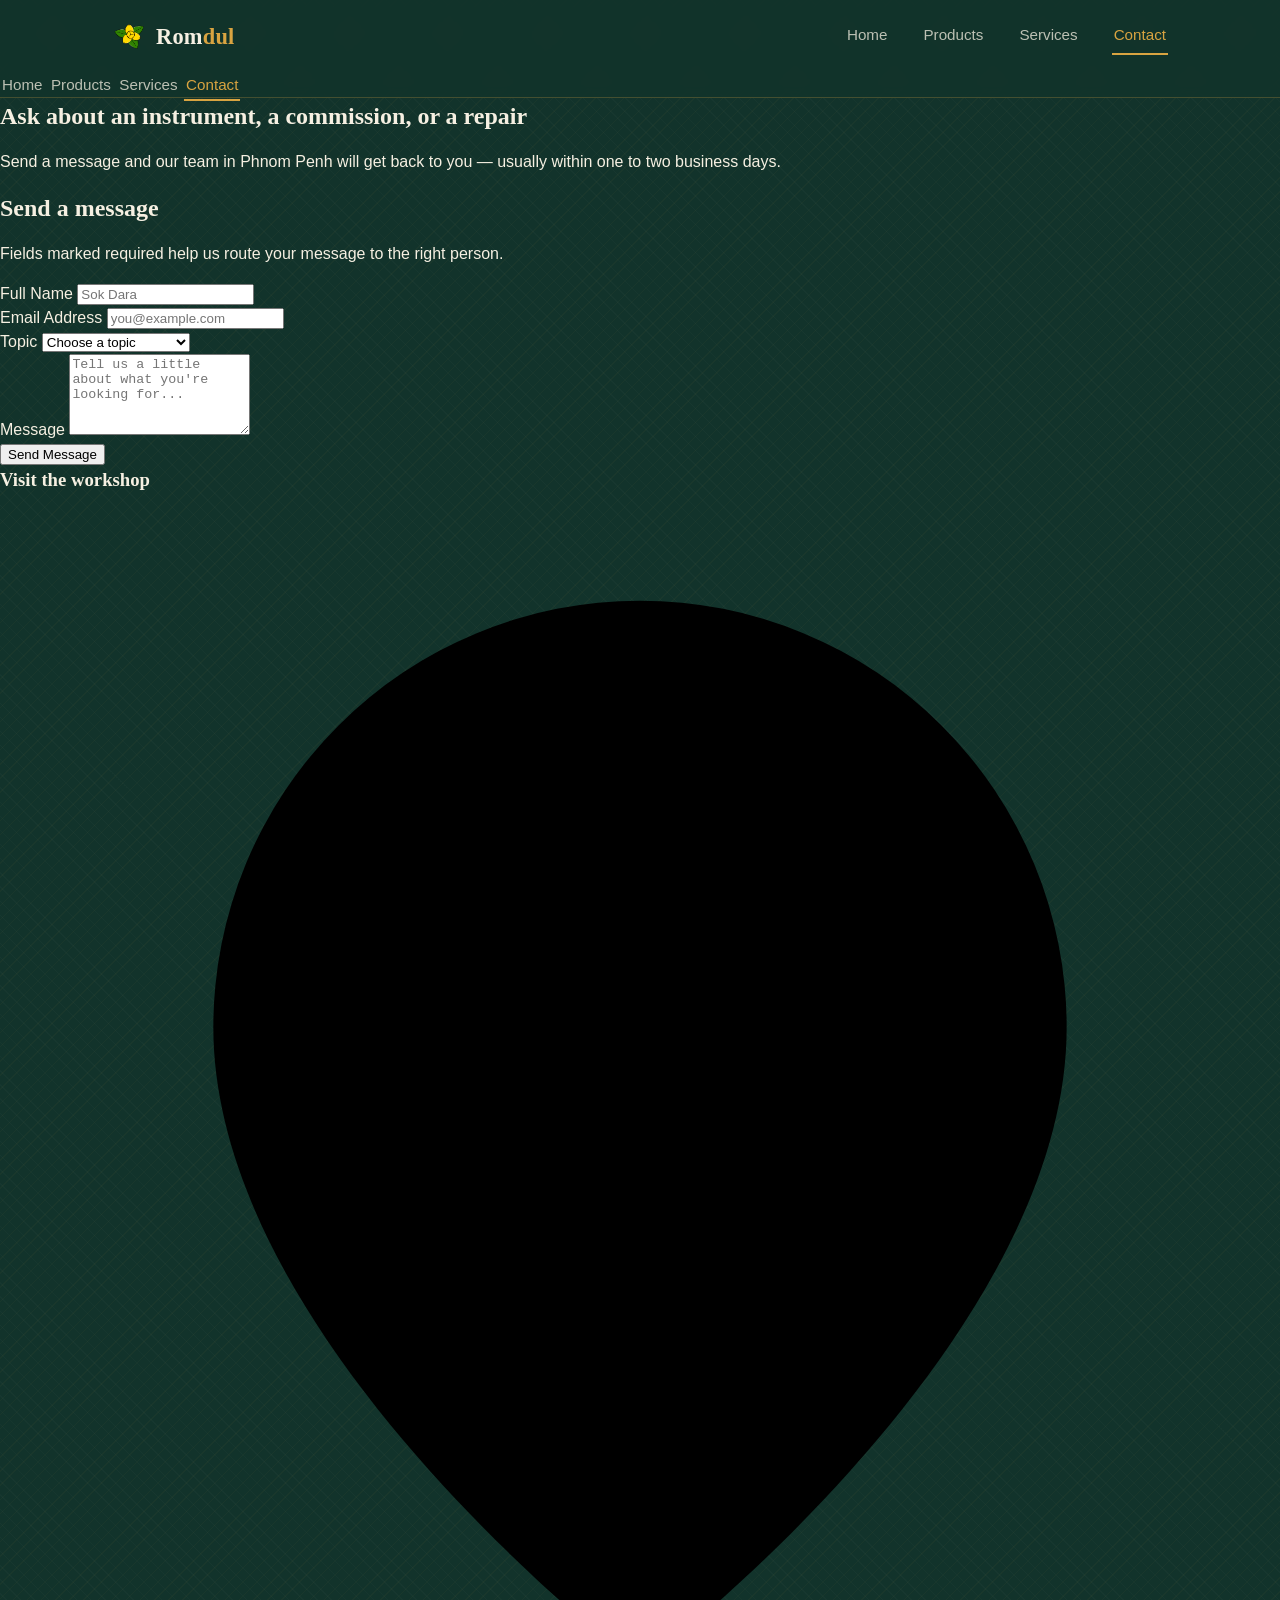
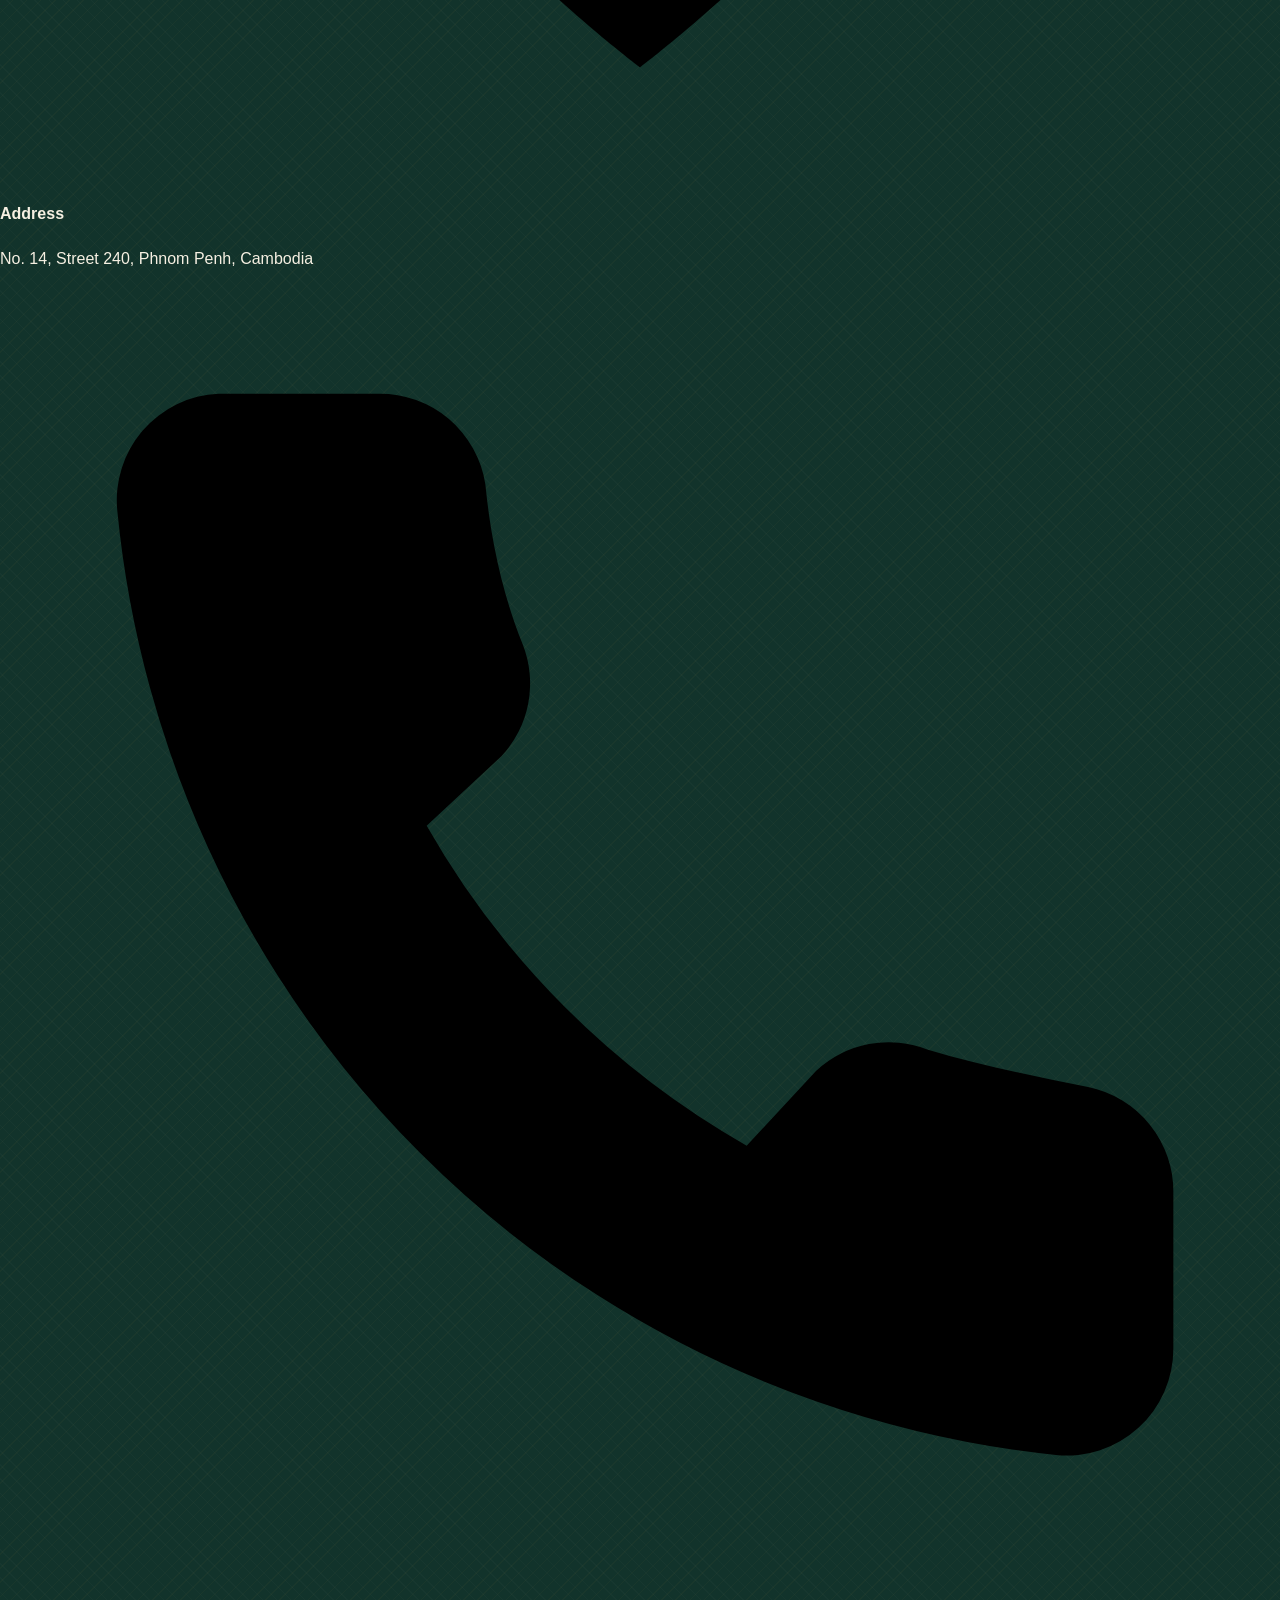
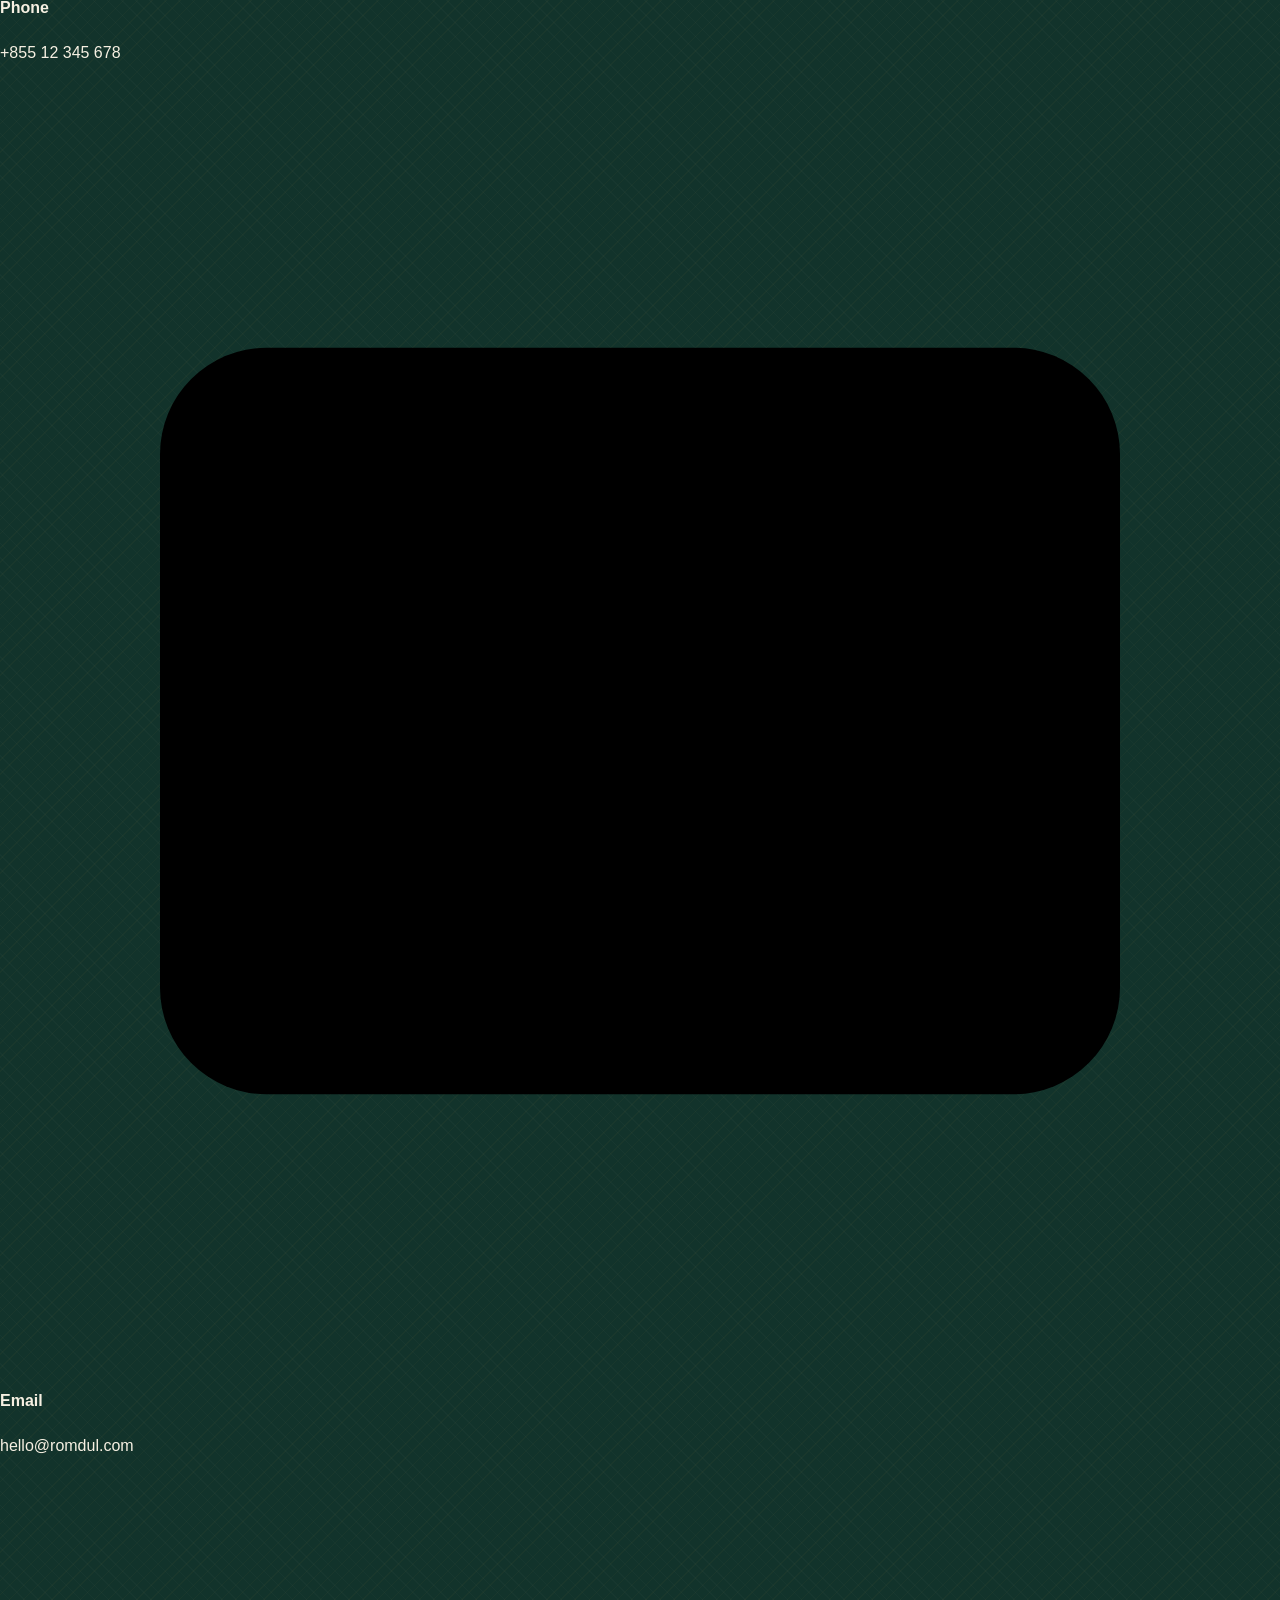
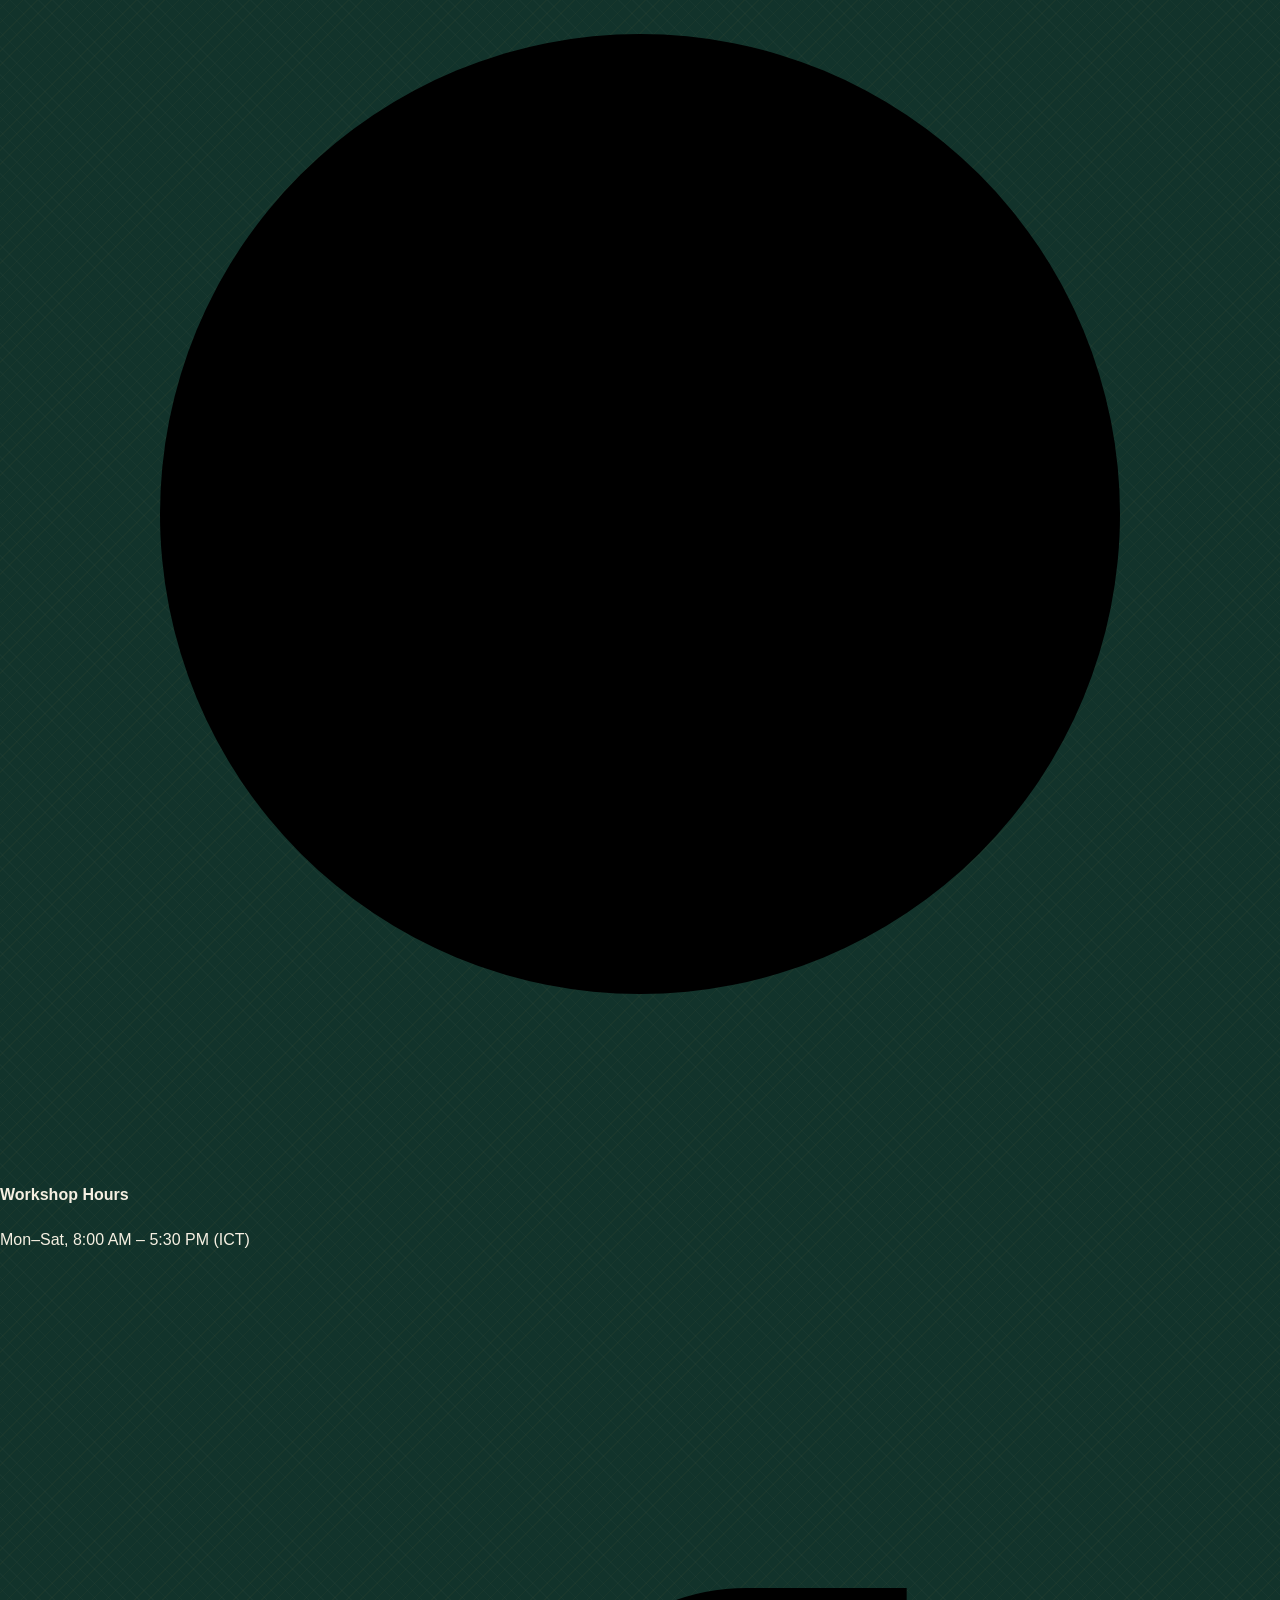
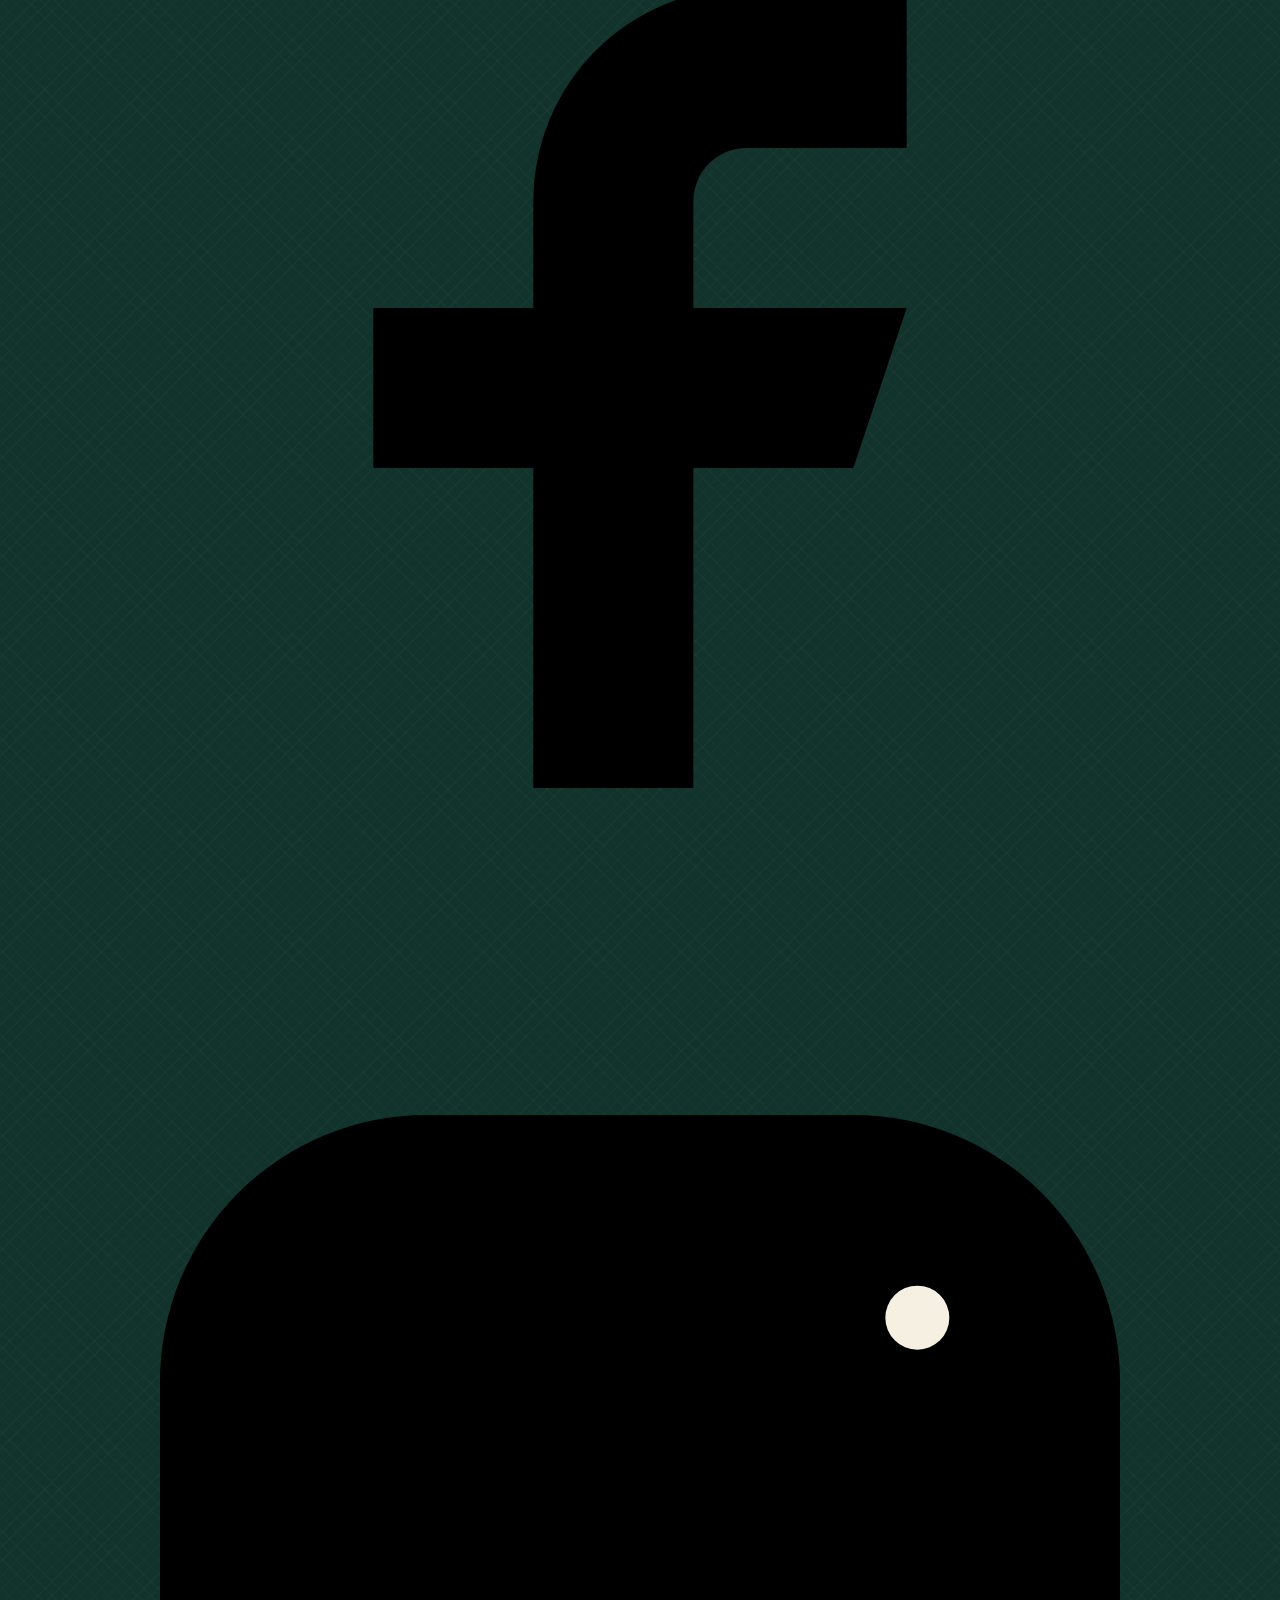
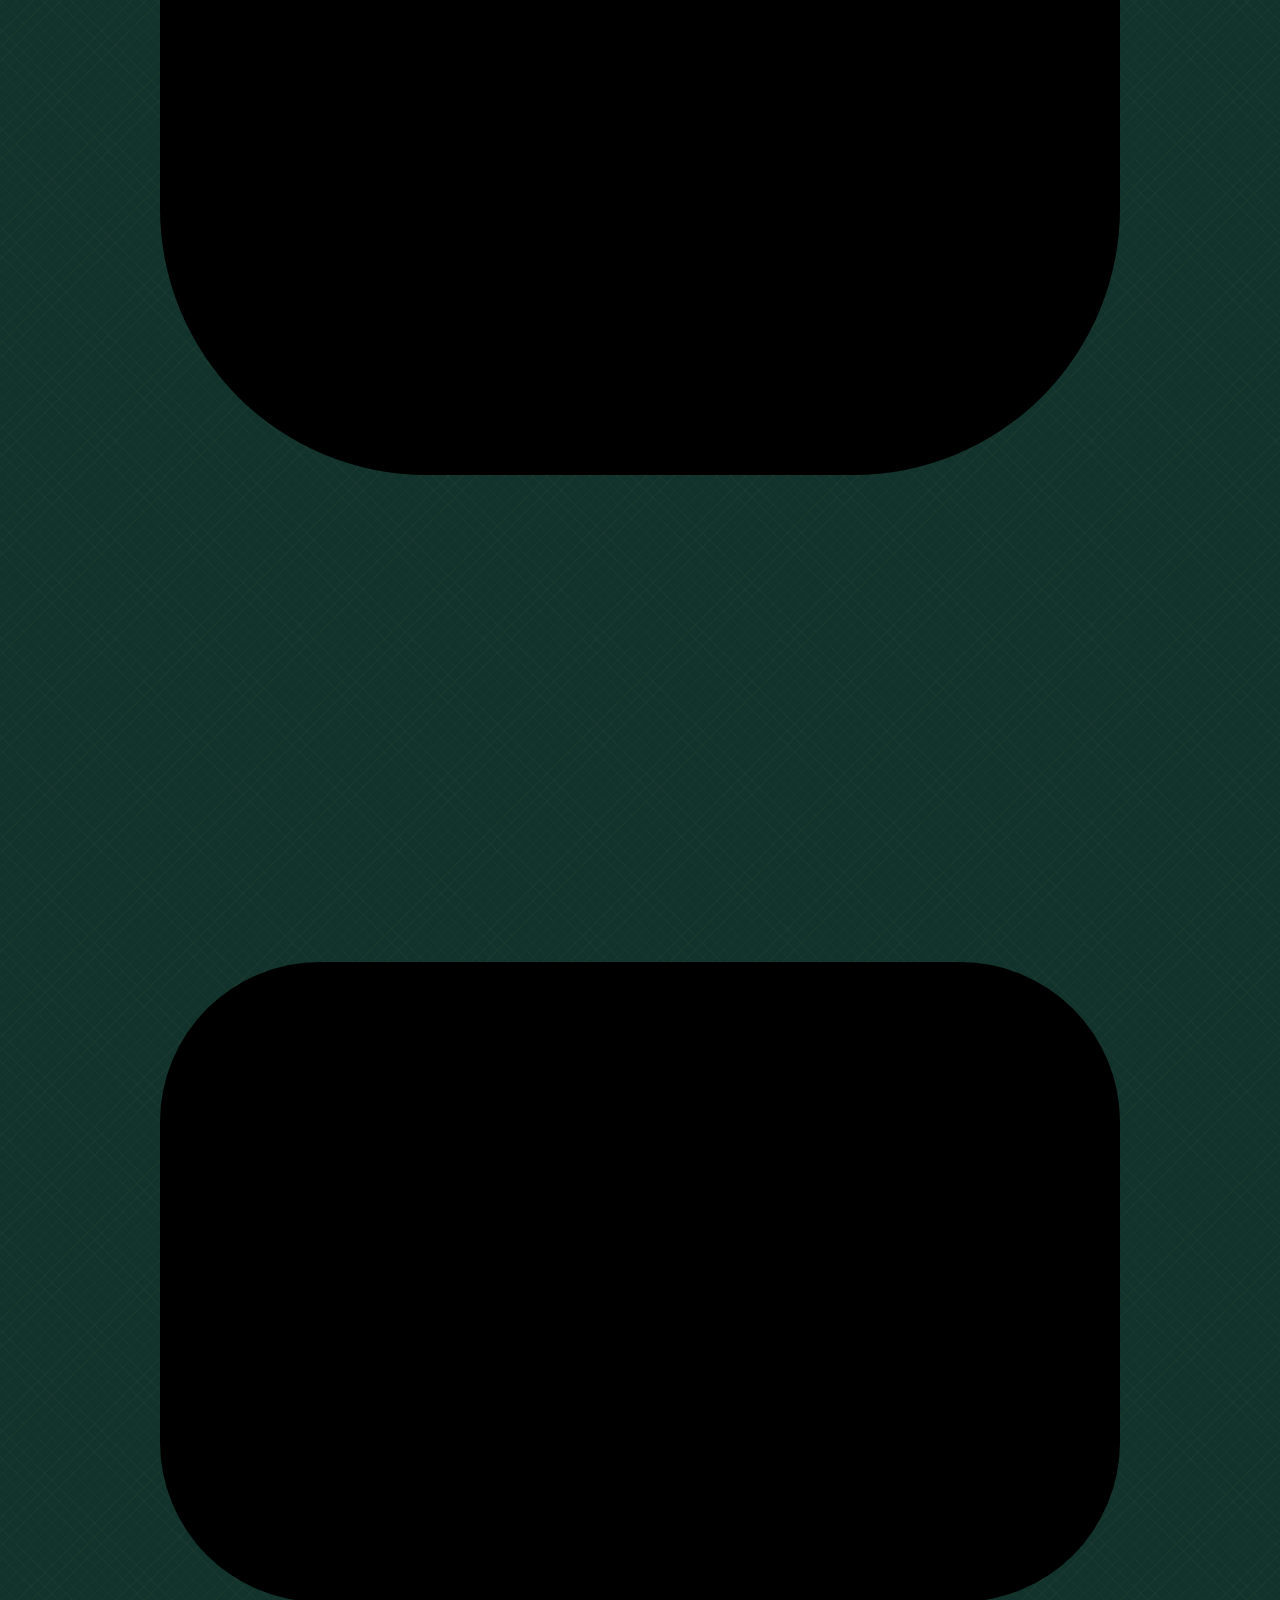
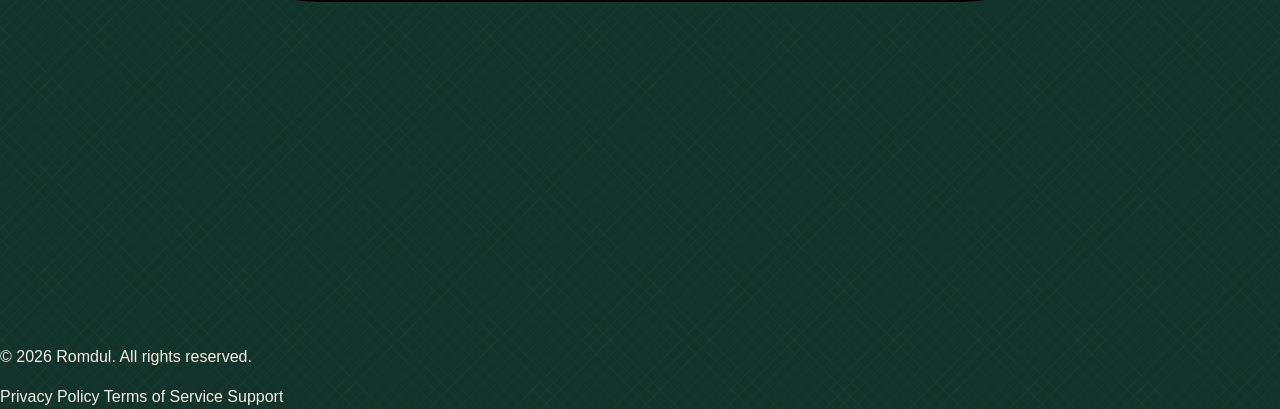
==== contact.html @ 5b0ca01a "Merge branch 'main' into feature-branch" ====
<!DOCTYPE html>
<html lang="en">
<head>
    <meta charset="UTF-8">
    <meta name="viewport" content="width=device-width, initial-scale=1.0">
    <meta name="description" content="Romdul — Get in touch about Khmer instruments, custom commissions or repairs.">
    <meta name="keywords" content="Romdul, contact, Khmer instruments, Phnom Penh">
    <meta name="author" content="Romdul">
    <meta name="robots" content="index, follow">
    <meta name="theme-color" content="#000000">
    <meta property="og:type" content="website">
    <meta property="og:title" content="Romdul — Contact">
    <meta property="og:description" content="Get in touch about Khmer instruments, custom commissions or repairs.">
    <meta property="og:url" content="https://www.romdul.com/contact.html">
    <meta name="twitter:card" content="summary_large_image">
    <meta name="twitter:title" content="Romdul — Contact">
    <title>Contact — Romdul</title>
    <link rel="icon" type="image/x-icon" href="/favicon.ico">
    <link rel="stylesheet" href="style.css">
</head>
<body>
    <header class="navbar">
        <input type="checkbox" id="nav-toggle" class="nav-toggle-input" aria-hidden="true">
        <div class="navbar-container">
            <a href="index.html" class="navbar-logo" aria-label="Romdul Home">
                <img src="Romdoul-flower-drawing.png" alt="Romdul Logo" class="logo-image">
                <span class="logo-text">
                    <span class="logo-rom">Rom</span><span class="logo-dul">dul</span>
                </span>
            </a>
            <nav class="navbar-nav" aria-label="Main navigation">
                <a href="index.html" class="nav-link">Home</a>
                <a href="products.html" class="nav-link">Products</a>
                <a href="services.html" class="nav-link">Services</a>
                <a href="contact.html" class="nav-link active">Contact</a>
            </nav>
            <label for="nav-toggle" class="navbar-toggle" aria-label="Toggle navigation">
                <span></span><span></span><span></span>
            </label>
        </div>
        <nav class="navbar-nav-mobile" aria-label="Mobile navigation">
            <a href="index.html" class="nav-link">Home</a>
            <a href="products.html" class="nav-link">Products</a>
            <a href="services.html" class="nav-link">Services</a>
            <a href="contact.html" class="nav-link active">Contact</a>
        </nav>
    </header>

    <main>
        <section class="page-hero">
            <div class="page-hero-eyebrow-mark" aria-hidden="true"></div>
            <h1>Ask about an instrument, a commission, or a repair</h1>
            <p>Send a message and our team in Phnom Penh will get back to you — usually within one to two business days.</p>
        </section>

        <div class="contact-container">
            <div class="contact-grid">

                <section class="contact-form-card">
                    <h2>Send a message</h2>
                    <p>Fields marked required help us route your message to the right person.</p>
                    <form class="contact-form" action="/contact" method="POST">
                        <div class="form-row">
                            <div class="form-group">
                                <label for="contact-name">Full Name</label>
                                <input type="text" id="contact-name" name="name" placeholder="Sok Dara" required autocomplete="name">
                            </div>
                            <div class="form-group">
                                <label for="contact-email">Email Address</label>
                                <input type="email" id="contact-email" name="email" placeholder="you@example.com" required autocomplete="email">
                            </div>
                        </div>
                        <div class="form-group">
                            <label for="contact-topic">Topic</label>
                            <select id="contact-topic" name="topic" required>
                                <option value="" selected disabled>Choose a topic</option>
                                <option value="product">Buying an instrument</option>
                                <option value="commission">Custom commission</option>
                                <option value="repair">Repair or restoration</option>
                                <option value="lessons">Music lessons</option>
                                <option value="other">Something else</option>
                            </select>
                        </div>
                        <div class="form-group">
                            <label for="contact-message">Message</label>
                            <textarea id="contact-message" name="message" rows="5" placeholder="Tell us a little about what you're looking for..." required></textarea>
                        </div>
                        <button type="submit" class="btn btn-primary btn-block">Send Message</button>
                    </form>
                </section>

                <aside class="contact-info-card">
                    <h3>Visit the workshop</h3>

                    <div class="info-item">
                        <div class="info-icon" aria-hidden="true">
                            <svg viewBox="0 0 24 24" stroke-width="2" stroke-linecap="round" stroke-linejoin="round">
                                <path d="M20 10c0 6-8 12-8 12s-8-6-8-12a8 8 0 0 1 16 0z"></path>
                                <circle cx="12" cy="10" r="3"></circle>
                            </svg>
                        </div>
                        <div>
                            <h4>Address</h4>
                            <p>No. 14, Street 240, Phnom Penh, Cambodia</p>
                        </div>
                    </div>

                    <div class="info-item">
                        <div class="info-icon" aria-hidden="true">
                            <svg viewBox="0 0 24 24" stroke-width="2" stroke-linecap="round" stroke-linejoin="round">
                                <path d="M22 16.9v3a2 2 0 0 1-2.2 2 19.8 19.8 0 0 1-8.6-3 19.5 19.5 0 0 1-6-6 19.8 19.8 0 0 1-3-8.7A2 2 0 0 1 4.1 2h3a2 2 0 0 1 2 1.7c.1 1 .3 2 .7 3a2 2 0 0 1-.4 2.1L8 10.1a16 16 0 0 0 6 6l1.3-1.4a2 2 0 0 1 2.1-.4c1 .3 2 .5 3 .7a2 2 0 0 1 1.6 2z"></path>
                            </svg>
                        </div>
                        <div>
                            <h4>Phone</h4>
                            <p><a href="tel:+855123456789">+855 12 345 678</a></p>
                        </div>
                    </div>

                    <div class="info-item">
                        <div class="info-icon" aria-hidden="true">
                            <svg viewBox="0 0 24 24" stroke-width="2" stroke-linecap="round" stroke-linejoin="round">
                                <rect x="3" y="5" width="18" height="14" rx="2"></rect>
                                <path d="M3 7l9 6 9-6"></path>
                            </svg>
                        </div>
                        <div>
                            <h4>Email</h4>
                            <p><a href="mailto:hello@romdul.com">hello@romdul.com</a></p>
                        </div>
                    </div>

                    <div class="info-item">
                        <div class="info-icon" aria-hidden="true">
                            <svg viewBox="0 0 24 24" stroke-width="2" stroke-linecap="round" stroke-linejoin="round">
                                <circle cx="12" cy="12" r="9"></circle>
                                <path d="M12 7v5l3 3"></path>
                            </svg>
                        </div>
                        <div>
                            <h4>Workshop Hours</h4>
                            <p>Mon–Sat, 8:00 AM – 5:30 PM (ICT)</p>
                        </div>
                    </div>

                    <div class="social-row">
                        <a href="#" aria-label="Romdul on Facebook">
                            <svg viewBox="0 0 24 24" stroke-width="2" stroke-linecap="round" stroke-linejoin="round">
                                <path d="M14 9h3V6h-3a4 4 0 0 0-4 4v2H7v3h3v6h3v-6h3l1-3h-4v-2a1 1 0 0 1 1-1z"></path>
                            </svg>
                        </a>
                        <a href="#" aria-label="Romdul on Instagram">
                            <svg viewBox="0 0 24 24" stroke-width="2" stroke-linecap="round" stroke-linejoin="round">
                                <rect x="3" y="3" width="18" height="18" rx="5"></rect>
                                <circle cx="12" cy="12" r="4"></circle>
                                <circle cx="17.2" cy="6.8" r="0.6" fill="currentColor"></circle>
                            </svg>
                        </a>
                        <a href="#" aria-label="Romdul on YouTube">
                            <svg viewBox="0 0 24 24" stroke-width="2" stroke-linecap="round" stroke-linejoin="round">
                                <rect x="3" y="6" width="18" height="12" rx="3"></rect>
                                <path d="M11 10l4 2-4 2z"></path>
                            </svg>
                        </a>
                    </div>
                </aside>

            </div>
        </div>
    </main>

    <footer class="site-footer">
        <div class="footer-container">
            <p class="footer-copyright">&copy; 2026 Romdul. All rights reserved.</p>
            <div class="footer-links">
                <a href="#">Privacy Policy</a>
                <a href="#">Terms of Service</a>
                <a href="#">Support</a>
            </div>
        </div>
    </footer>

    <script>
        // Mobile navigation - Pure CSS checkbox toggle
        document.addEventListener('DOMContentLoaded', () => {
            const navToggleCheckbox = document.getElementById('nav-toggle');
            const navbarMobile = document.querySelector('.navbar-nav-mobile');
            
            if (navToggleCheckbox && navbarMobile) {
                // Close mobile menu when clicking a nav link
                navbarMobile.querySelectorAll('.nav-link').forEach(link => {
                    link.addEventListener('click', () => {
                        navToggleCheckbox.checked = false;
                    });
                });
            }
        });
=======
        // Mobile navigation toggle
        const navToggleCheckbox = document.getElementById('nav-toggle');
        const navbarToggle = document.querySelector('.navbar-toggle');
        const navbarMobile = document.querySelector('.navbar-nav-mobile');

        if (navToggleCheckbox && navbarToggle && navbarMobile) {
            // Toggle mobile menu
            navbarToggle.addEventListener('click', () => {
                const isOpen = navbarMobile.classList.toggle('is-open');
                navbarToggle.classList.toggle('is-active', isOpen);
            });

            // Close mobile menu when clicking a nav link
            navbarMobile.querySelectorAll('.nav-link').forEach(link => {
                link.addEventListener('click', () => {
                    navbarMobile.classList.remove('is-open');
                    navbarToggle.classList.remove('is-active');
                });
            });
          
            document.addEventListener('click', (e) => {
                if (!navbarToggle.contains(e.target) && !navbarMobile.contains(e.target)) {
                    navbarMobile.classList.remove('is-open');
                    navbarToggle.classList.remove('is-active');
                }
            });

            // Handle escape key
            document.addEventListener('keydown', (e) => {
                if (e.key === 'Escape' && navbarMobile.classList.contains('is-open')) {
                    navbarMobile.classList.remove('is-open');
                    navbarToggle.classList.remove('is-active');
                    navbarToggle.focus();
                }
            });
        }

    </script>
</body>
</html>
---- style.css ----
:root {
  
  --ink: #12332b;              
  --ink-soft: #17392f;
  --rom-green: #1f6e52;        
  --rom-green-dark: #154d3a;
  --dul-yellow: #d9a441;       
  --dul-yellow-dark: #b9862d;
  --ivory: #f6f0e2;            
  --ivory-dim: #ece3cf;
  --clay: #b85c38;             
  --ink-text: #23342f;
  --muted-text: #6b7a72;

  
  --font-display: "Fraunces", "Iowan Old Style", Georgia, serif;
  --font: "Work Sans", "Segoe UI", sans-serif;

  
  --transition: 0.2s ease;
  --radius: 6px;
  --shadow-card: 0 18px 40px -20px rgba(10, 30, 22, 0.55);
}

@media (prefers-reduced-motion: reduce) {
  * {
    animation-duration: 0.001ms !important;
    animation-iteration-count: 1 !important;
    transition-duration: 0.001ms !important;
  }
}

*,
*::before,
*::after {
  box-sizing: border-box;
}

html {
  scroll-behavior: smooth;
}

body {
  margin: 0;
  font-family: var(--font);
  color: var(--ivory);
  background-color: var(--ink);
  
  background-image:
    repeating-linear-gradient(
      135deg,
      rgba(217, 164, 65, 0.035) 0px,
      rgba(217, 164, 65, 0.035) 1px,
      transparent 1px,
      transparent 10px
    ),
    repeating-linear-gradient(
      45deg,
      rgba(246, 240, 226, 0.02) 0px,
      rgba(246, 240, 226, 0.02) 1px,
      transparent 1px,
      transparent 10px
    );
  min-height: 100vh;
  line-height: 1.5;
}

img {
  max-width: 100%;
  display: block;
}

a {
  color: inherit;
  text-decoration: none;
}

button {
  font-family: inherit;
}

:focus-visible {
  outline: 2px solid var(--dul-yellow);
  outline-offset: 3px;
  border-radius: 3px;
}

h1, h2, h3 {
  font-family: var(--font-display);
  margin: 0;
  color: var(--ivory);
  font-weight: 600;
}

/* ============ NAVBAR ============ */

.navbar {
  border-bottom: 1px solid rgba(217, 164, 65, 0.25);
  background-color: rgba(18, 51, 43, 0.9);
  backdrop-filter: blur(6px);
  position: sticky;
  top: 0;
  z-index: 20;
}

.navbar-container {
  max-width: 1120px;
  margin: 0 auto;
  padding: 18px 32px;
  display: flex;
  align-items: center;
  justify-content: space-between;
  gap: 24px;
  position: relative;
}

.navbar-logo {
  display: flex;
  align-items: center;
  gap: 10px;
}

.logo-image {
  width: 34px;
  height: 34px;
  object-fit: contain;
}

.logo-text {
  font-family: var(--font-display);
  font-size: 1.4rem;
  font-weight: 600;
  letter-spacing: 0.01em;
}

.logo-rom {
  color: var(--ivory);
}

.logo-dul {
  color: var(--dul-yellow);
}

.navbar-nav {
  display: flex;
  gap: 32px;
}

.nav-link {
  font-size: 0.95rem;
  color: rgba(246, 240, 226, 0.75);
  padding: 6px 2px;
  border-bottom: 2px solid transparent;
  transition: color var(--transition), border-color var(--transition);
}

.nav-link:hover {
  color: var(--ivory);
}

.nav-link.active {
  color: var(--dul-yellow);
  border-bottom-color: var(--dul-yellow);
}

.navbar-toggle {
  display: none;
  flex-direction: column;
  justify-content: center;
  align-items: center;
  gap: 5px;
  width: 36px;
  height: 36px;
  padding: 6px;
  cursor: pointer;

  z-index: 30;
  background: transparent;
  border: none;
=======
  padding: 0;
  z-index: 30;

}

.navbar-toggle span {
  display: block;
  height: 2px;
  width: 100%;
  background-color: var(--ivory);
  border-radius: 2px;
  transition: transform 0.3s ease, opacity 0.3s ease;
  transform-origin: center;
}


/* Hide the checkbox but keep it functional */
.nav-toggle-input {
  position: absolute;
  opacity: 0;
  width: 0;
  height: 0;
}

/* Hamburger animation when checked */
.nav-toggle-input:checked ~ .navbar-container .navbar-toggle span:nth-child(1) {
=======
/* Hamburger animation when active */
.navbar-toggle.is-active span:nth-child(1) {

  transform: translateY(7px) rotate(45deg);
}

.nav-toggle-input:checked ~ .navbar-container .navbar-toggle span:nth-child(2) {
  opacity: 0;
}

.nav-toggle-input:checked ~ .navbar-container .navbar-toggle span:nth-child(3) {
  transform: translateY(-7px) rotate(-45deg);
}

.navbar-toggle:hover span {
  background-color: var(--dul-yellow);
}


/* Mobile navigation menu */
.navbar-nav-mobile {
  display: none;
  flex-direction: column;
  background-color: var(--ink);
  border-top: 1px solid rgba(217, 164, 65, 0.3);
  box-shadow: 0 8px 16px rgba(0, 0, 0, 0.3);
}

/* Show mobile menu when checkbox is checked */
.nav-toggle-input:checked ~ .navbar-nav-mobile {
=======
.navbar-nav-mobile {
  display: none;
  flex-direction: column;
  border-top: 1px solid rgba(217, 164, 65, 0.2);
  padding: 8px 32px 16px;
  background-color: rgba(18, 51, 43, 0.98);
  position: absolute;
  top: 100%;
  left: 0;
  right: 0;
  z-index: 25;
  box-shadow: 0 4px 12px rgba(0, 0, 0, 0.3);
}

/* Show mobile menu when it has the is-open class (controlled by JS) */
.navbar-nav-mobile.is-open {

  display: flex;
}

.navbar-nav-mobile .nav-link {

  padding: 16px 32px;
  border-bottom: 1px solid rgba(217, 164, 65, 0.15);
  font-size: 1.1rem;
  color: rgba(246, 240, 226, 0.85);
  display: block;
  transition: color 0.2s ease, background-color 0.2s ease;
  text-decoration: none;
=======
  padding: 12px 0;
  border-bottom: 1px solid rgba(217, 164, 65, 0.12);
  font-size: 1.1rem;
  color: rgba(246, 240, 226, 0.85);
  display: block;
  transition: color var(--transition), background-color var(--transition);

}

.navbar-nav-mobile .nav-link:hover,
.navbar-nav-mobile .nav-link:focus {
  color: var(--dul-yellow);
  background-color: rgba(217, 164, 65, 0.1);
  outline: none;
}

.navbar-nav-mobile .nav-link.active {
  color: var(--dul-yellow);
  border-bottom-color: transparent;

  font-weight: 600;
=======

}

.navbar-nav-mobile .nav-link:last-child {
  border-bottom: none;
}

/* ============ SHARED PAGE HERO ============ */

.page-hero {
  max-width: 1120px;
  margin: 0 auto;
  padding: 64px 32px 8px;
  text-align: center;
  position: relative;
}

.page-hero-eyebrow-mark {
  width: 30px;
  height: 30px;
  margin: 0 auto 22px;
  border-radius: 50%;
  background-color: var(--ink);
  background-image: repeating-conic-gradient(
    var(--dul-yellow) 0deg 18deg,
    transparent 18deg 45deg
  );
  box-shadow: 0 0 0 6px rgba(217, 164, 65, 0.08), 0 0 18px rgba(217, 164, 65, 0.25);
}

.page-hero h1 {
  font-size: clamp(2rem, 4vw, 2.75rem);
  max-width: 620px;
  margin: 0 auto 16px;
}

.page-hero p {
  max-width: 520px;
  margin: 0 auto;
  color: rgba(246, 240, 226, 0.7);
  font-size: 1rem;
}

.section-divider {
  max-width: 1120px;
  margin: 48px auto;
  padding: 0 32px;
  display: flex;
  align-items: center;
  gap: 16px;
}

.section-divider::before,
.section-divider::after {
  content: "";
  flex: 1;
  height: 1px;
  background: linear-gradient(to right, transparent, rgba(217, 164, 65, 0.4), transparent);
}

.section-divider span {
  font-family: var(--font-display);
  font-size: 0.85rem;
  color: var(--dul-yellow);
  letter-spacing: 0.03em;
  white-space: nowrap;
}

/* ============ AUTH (HOME) ============ */

.auth-container {
  padding: 72px 24px 96px;
  display: flex;
  justify-content: center;
}

.auth-wrapper {
  position: relative;
  width: 100%;
  max-width: 920px;
  display: grid;
  grid-template-columns: 1fr 1fr;
  gap: 56px;
}

.auth-wrapper::before {
  content: "";
  position: absolute;
  top: 0;
  bottom: 0;
  left: 50%;
  width: 1px;
  background: linear-gradient(
    to bottom,
    transparent,
    rgba(217, 164, 65, 0.4) 15%,
    rgba(217, 164, 65, 0.4) 85%,
    transparent
  );
  transform: translateX(-0.5px);
}

.auth-wrapper::after {
  content: "";
  position: absolute;
  top: 50%;
  left: 50%;
  width: 34px;
  height: 34px;
  border-radius: 50%;
  transform: translate(-50%, -50%);
  background-color: var(--ink);
  background-image: repeating-conic-gradient(
    var(--dul-yellow) 0deg 18deg,
    transparent 18deg 45deg
  );
  box-shadow: 0 0 0 6px var(--ink), 0 0 18px rgba(217, 164, 65, 0.35);
}

.auth-card {
  background-color: var(--ivory);
  color: var(--ink-text);
  border-radius: var(--radius);
  padding: 40px 36px 36px;
  box-shadow: var(--shadow-card);
  position: relative;
  overflow: hidden;
}

.login-card {
  border-top: 3px solid var(--rom-green);
}

.register-card {
  border-top: 3px solid var(--dul-yellow);
}

.card-header {
  margin-bottom: 28px;
}

.card-header h2 {
  font-size: 1.6rem;
  margin-bottom: 6px;
}

.card-header p {
  margin: 0;
  color: var(--muted-text);
  font-size: 0.92rem;
}

.auth-form {
  display: flex;
  flex-direction: column;
  gap: 18px;
}

.form-group {
  display: flex;
  flex-direction: column;
  gap: 6px;
  text-align: left;
}

.form-group label {
  font-size: 0.85rem;
  font-weight: 600;
  color: var(--ink-text);
}

.form-group input,
.form-group textarea,
.form-group select {
  font-family: var(--font);
  font-size: 0.95rem;
  padding: 11px 14px;
  border: 1px solid rgba(35, 52, 47, 0.18);
  border-radius: var(--radius);
  background-color: #ffffff;
  color: var(--ink-text);
  transition: border-color var(--transition), box-shadow var(--transition);
  resize: vertical;
}

.form-group input::placeholder,
.form-group textarea::placeholder {
  color: rgba(35, 52, 47, 0.4);
}

.form-group input:hover,
.form-group textarea:hover,
.form-group select:hover {
  border-color: rgba(31, 110, 82, 0.45);
}

.form-group input:focus,
.form-group textarea:focus,
.form-group select:focus {
  outline: none;
  border-color: var(--rom-green);
  box-shadow: 0 0 0 3px rgba(31, 110, 82, 0.15);
}

.form-group input:required:invalid:not(:placeholder-shown) {
  border-color: var(--clay);
}

.form-options {
  display: flex;
  align-items: center;
  justify-content: space-between;
  gap: 12px;
  margin-top: 2px;
}

.checkbox-label {
  display: flex;
  align-items: center;
  gap: 8px;
  font-size: 0.85rem;
  color: var(--ink-text);
  cursor: pointer;
}

.checkbox-label input[type="checkbox"] {
  width: 16px;
  height: 16px;
  accent-color: var(--rom-green);
  cursor: pointer;
}

.forgot-link,
.switch-link,
.terms-link {
  font-size: 0.85rem;
  font-weight: 600;
  color: var(--dul-yellow-dark);
  transition: color var(--transition);
}

.forgot-link:hover,
.switch-link:hover,
.terms-link:hover {
  color: var(--rom-green);
  text-decoration: underline;
}

.btn {
  display: inline-flex;
  align-items: center;
  justify-content: center;
  padding: 12px 24px;
  font-family: var(--font);
  font-size: 0.95rem;
  font-weight: 600;
  border-radius: var(--radius);
  border: 1px solid transparent;
  cursor: pointer;
  transition: background-color var(--transition), color var(--transition),
    border-color var(--transition), transform var(--transition);
}

.btn:active {
  transform: translateY(1px);
}

.btn-primary {
  background-color: var(--rom-green);
  color: var(--ivory);
}

.btn-primary:hover {
  background-color: var(--rom-green-dark);
}

.register-card .btn-primary {
  background-color: var(--dul-yellow);
  color: var(--ink-soft);
}

.register-card .btn-primary:hover {
  background-color: var(--dul-yellow-dark);
}

.btn-block {
  width: 100%;
  margin-top: 6px;
}

.card-footer {
  margin-top: 22px;
  text-align: center;
}

.card-footer p {
  margin: 0;
  font-size: 0.88rem;
  color: var(--muted-text);
}

/* ============ PRODUCTS (INSTRUMENTS) ============ */

.products-container {
  max-width: 1120px;
  margin: 0 auto;
  padding: 8px 32px 96px;
}

.product-grid {
  display: grid;
  grid-template-columns: repeat(auto-fit, minmax(240px, 1fr));
  gap: 28px;
}

.product-card {
  background-color: var(--ivory);
  color: var(--ink-text);
  border-radius: var(--radius);
  padding: 28px 24px 24px;
  box-shadow: var(--shadow-card);
  border-top: 3px solid var(--rom-green);
  display: flex;
  flex-direction: column;
  gap: 14px;
}

.product-card:nth-child(3n+2) {
  border-top-color: var(--dul-yellow);
}

.product-card:nth-child(3n) {
  border-top-color: var(--clay);
}

.product-icon {
  width: 64px;
  height: 64px;
  border-radius: 50%;
  background-color: var(--ivory-dim);
  display: flex;
  align-items: center;
  justify-content: center;
  flex-shrink: 0;
}

.product-icon svg {
  width: 36px;
  height: 36px;
  stroke: var(--rom-green-dark);
  fill: none;
}

.product-card:nth-child(3n+2) .product-icon svg {
  stroke: var(--dul-yellow-dark);
}

.product-card:nth-child(3n) .product-icon svg {
  stroke: var(--clay);
}

/* Product image styles */
.product-image-wrapper {
  width: 100%;
  height: 200px;
  border-radius: var(--radius);
  overflow: hidden;
  background-color: var(--ivory-dim);
  flex-shrink: 0;
}

.product-image {
  width: 100%;
  height: 100%;
  object-fit: cover;
  object-position: center;
  transition: transform 0.3s ease;
}

.product-card:hover .product-image {
  transform: scale(1.03);
}

.product-name-km {
  font-family: var(--font-display);
  font-size: 1.25rem;
  color: var(--ink-text);
  margin-bottom: 2px;
}

.product-name-en {
  font-size: 0.82rem;
  text-transform: uppercase;
  letter-spacing: 0.06em;
  color: var(--muted-text);
  font-weight: 600;
}

.product-desc {
  font-size: 0.9rem;
  color: var(--ink-text);
  line-height: 1.55;
  flex-grow: 1;
}

.product-footer {
  display: flex;
  align-items: center;
  justify-content: space-between;
  gap: 12px;
  padding-top: 10px;
  border-top: 1px solid rgba(35, 52, 47, 0.1);
}

.product-price {
  font-family: var(--font-display);
  font-size: 1.15rem;
  font-weight: 600;
  color: var(--rom-green-dark);
}

.product-card:nth-child(3n+2) .product-price {
  color: var(--dul-yellow-dark);
}

.product-card:nth-child(3n) .product-price {
  color: var(--clay);
}

.product-stock {
  font-size: 0.78rem;
  color: var(--muted-text);
}

.btn-small {
  padding: 8px 16px;
  font-size: 0.85rem;
}

/* ============ SERVICES ============ */

.services-container {
  max-width: 1120px;
  margin: 0 auto;
  padding: 8px 32px 96px;
}

.services-grid {
  display: grid;
  grid-template-columns: repeat(auto-fit, minmax(260px, 1fr));
  gap: 24px;
  margin-bottom: 56px;
}

.service-card {
  background-color: var(--ivory);
  color: var(--ink-text);
  border-radius: var(--radius);
  padding: 30px 26px;
  box-shadow: var(--shadow-card);
  display: flex;
  flex-direction: column;
  gap: 12px;
}

.service-icon {
  width: 46px;
  height: 46px;
  border-radius: 50%;
  background-color: var(--ivory-dim);
  display: flex;
  align-items: center;
  justify-content: center;
}

.service-icon svg {
  width: 26px;
  height: 26px;
  stroke: var(--rom-green-dark);
  fill: none;
}

.service-card h3 {
  font-size: 1.15rem;
  color: var(--ink-text);
}

.service-card p {
  margin: 0;
  font-size: 0.9rem;
  color: var(--muted-text);
  line-height: 1.55;
}

.process-strip {
  background-color: rgba(246, 240, 226, 0.06);
  border: 1px solid rgba(217, 164, 65, 0.2);
  border-radius: var(--radius);
  padding: 36px 32px;
  display: grid;
  grid-template-columns: repeat(auto-fit, minmax(200px, 1fr));
  gap: 28px;
}

.process-step {
  display: flex;
  flex-direction: column;
  gap: 8px;
}

.process-step .step-label {
  font-family: var(--font-display);
  font-size: 1.4rem;
  color: var(--dul-yellow);
}

.process-step h4 {
  margin: 0;
  font-family: var(--font-display);
  font-size: 1.05rem;
  color: var(--ivory);
  font-weight: 600;
}

.process-step p {
  margin: 0;
  font-size: 0.88rem;
  color: rgba(246, 240, 226, 0.65);
  line-height: 1.5;
}

/* ============ CONTACT ============ */

.contact-container {
  max-width: 1120px;
  margin: 0 auto;
  padding: 8px 32px 96px;
}

.contact-grid {
  display: grid;
  grid-template-columns: 1.1fr 0.9fr;
  gap: 48px;
  align-items: start;
}

.contact-form-card {
  background-color: var(--ivory);
  color: var(--ink-text);
  border-radius: var(--radius);
  padding: 40px 36px;
  box-shadow: var(--shadow-card);
  border-top: 3px solid var(--rom-green);
}

.contact-form-card h2 {
  font-size: 1.5rem;
  color: var(--ink-text);
  margin-bottom: 6px;
}

.contact-form-card > p {
  margin: 0 0 26px;
  color: var(--muted-text);
  font-size: 0.92rem;
}

.contact-form {
  display: flex;
  flex-direction: column;
  gap: 18px;
}

.form-row {
  display: grid;
  grid-template-columns: 1fr 1fr;
  gap: 18px;
}

.form-status {
  display: none;
  font-size: 0.88rem;
  color: var(--rom-green-dark);
  background-color: rgba(31, 110, 82, 0.08);
  border: 1px solid rgba(31, 110, 82, 0.25);
  border-radius: var(--radius);
  padding: 12px 14px;
}

.form-status.is-visible {
  display: block;
}

.contact-info-card {
  background-color: rgba(246, 240, 226, 0.06);
  border: 1px solid rgba(217, 164, 65, 0.2);
  border-radius: var(--radius);
  padding: 36px 32px;
  display: flex;
  flex-direction: column;
  gap: 26px;
}

.contact-info-card h3 {
  font-size: 1.2rem;
}

.info-item {
  display: flex;
  gap: 14px;
  align-items: flex-start;
}

.info-icon {
  width: 38px;
  height: 38px;
  border-radius: 50%;
  background-color: rgba(217, 164, 65, 0.12);
  display: flex;
  align-items: center;
  justify-content: center;
  flex-shrink: 0;
}

.info-icon svg {
  width: 20px;
  height: 20px;
  stroke: var(--dul-yellow);
  fill: none;
}

.info-item h4 {
  margin: 0 0 3px;
  font-size: 0.92rem;
  font-family: var(--font);
  font-weight: 600;
  color: var(--ivory);
}

.info-item p,
.info-item a {
  margin: 0;
  font-size: 0.88rem;
  color: rgba(246, 240, 226, 0.7);
  line-height: 1.5;
}

.info-item a:hover {
  color: var(--dul-yellow);
}

.social-row {
  display: flex;
  gap: 12px;
  padding-top: 4px;
  border-top: 1px solid rgba(217, 164, 65, 0.2);
  margin-top: 4px;
  padding-top: 20px;
}

.social-row a {
  width: 36px;
  height: 36px;
  border-radius: 50%;
  border: 1px solid rgba(217, 164, 65, 0.35);
  display: flex;
  align-items: center;
  justify-content: center;
  transition: background-color var(--transition), border-color var(--transition);
}

.social-row a svg {
  width: 16px;
  height: 16px;
  stroke: var(--dul-yellow);
  fill: none;
}

.social-row a:hover {
  background-color: rgba(217, 164, 65, 0.15);
  border-color: var(--dul-yellow);
}

.map-frame {
  border-radius: var(--radius);
  overflow: hidden;
  border: 1px solid rgba(217, 164, 65, 0.2);
  aspect-ratio: 16 / 9;
}

.map-frame iframe {
  width: 100%;
  height: 100%;
  border: 0;
  display: block;
}

/* ============ FOOTER ============ */

.site-footer {
  border-top: 1px solid rgba(217, 164, 65, 0.2);
  padding: 28px 24px;
}

.footer-container {
  max-width: 1120px;
  margin: 0 auto;
  display: flex;
  align-items: center;
  justify-content: space-between;
  flex-wrap: wrap;
  gap: 12px;
}

.footer-copyright {
  margin: 0;
  font-size: 0.82rem;
  color: rgba(246, 240, 226, 0.6);
}

.footer-links {
  display: flex;
  gap: 20px;
}

.footer-links a {
  font-size: 0.82rem;
  color: rgba(246, 240, 226, 0.6);
  transition: color var(--transition);
}

.footer-links a:hover {
  color: var(--dul-yellow);
}

/* ============ RESPONSIVE ============ */

@media (max-width: 860px) {
  .auth-wrapper {
    grid-template-columns: 1fr;
    max-width: 440px;
    margin: 0 auto;
    gap: 40px;
  }

  .auth-wrapper::before,
  .auth-wrapper::after {
    display: none;
  }

  .contact-grid {
    grid-template-columns: 1fr;
  }
}

@media (max-width: 768px) {
  .navbar-nav {
    display: none;
  }

  .navbar-toggle {
    display: flex;
  }
}

@media (max-width: 600px) {
  .form-row {
    grid-template-columns: 1fr;
  }
}

@media (max-width: 480px) {
  .auth-container {
    padding: 48px 16px 64px;
  }

  .auth-card,
  .contact-form-card {
    padding: 32px 24px 28px;
  }

  .form-options {
    flex-direction: column;
    align-items: flex-start;
    gap: 10px;
  }

  .page-hero {
    padding: 48px 20px 8px;
  }

  .products-container,
  .services-container,
  .contact-container {
    padding: 8px 20px 64px;
  }

  .process-strip {
    padding: 28px 22px;
  }
}
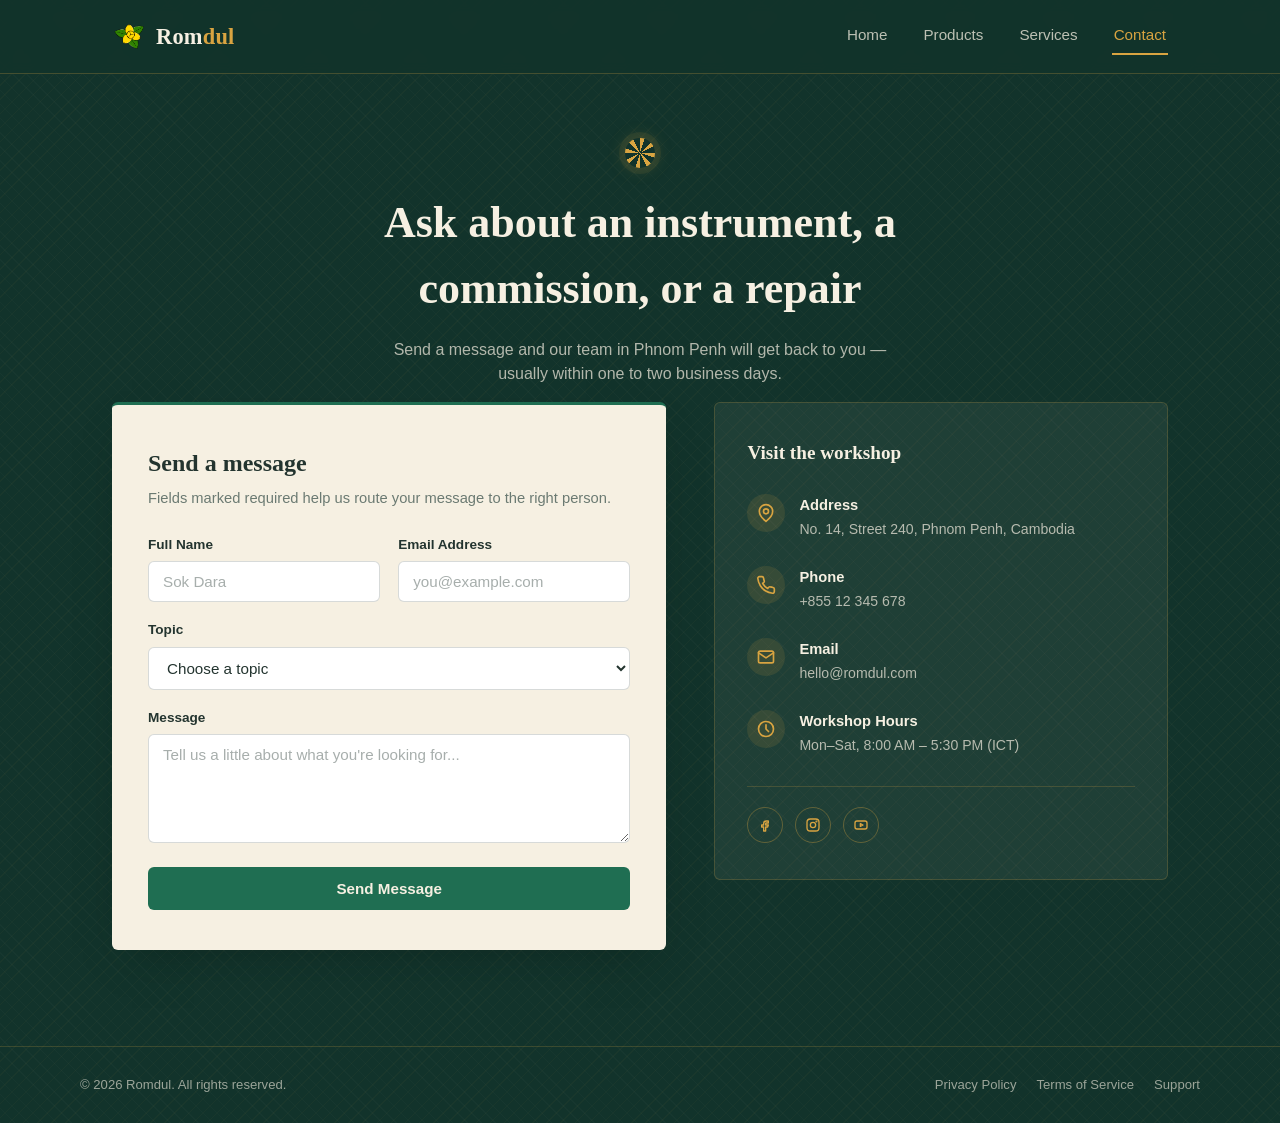
==== commit e30256ff: "fix: remove unresolved CSS merge conflicts Merge the verified static-site fix so GitHub Pages serves" ====
--- a/contact.html
+++ b/contact.html
@@ -20,7 +20,6 @@
 </head>
 <body>
     <header class="navbar">
-        <input type="checkbox" id="nav-toggle" class="nav-toggle-input" aria-hidden="true">
         <div class="navbar-container">
             <a href="index.html" class="navbar-logo" aria-label="Romdul Home">
                 <img src="Romdoul-flower-drawing.png" alt="Romdul Logo" class="logo-image">
@@ -179,60 +178,5 @@
             </div>
         </div>
     </footer>
-
-    <script>
-        // Mobile navigation - Pure CSS checkbox toggle
-        document.addEventListener('DOMContentLoaded', () => {
-            const navToggleCheckbox = document.getElementById('nav-toggle');
-            const navbarMobile = document.querySelector('.navbar-nav-mobile');
-            
-            if (navToggleCheckbox && navbarMobile) {
-                // Close mobile menu when clicking a nav link
-                navbarMobile.querySelectorAll('.nav-link').forEach(link => {
-                    link.addEventListener('click', () => {
-                        navToggleCheckbox.checked = false;
-                    });
-                });
-            }
-        });
-=======
-        // Mobile navigation toggle
-        const navToggleCheckbox = document.getElementById('nav-toggle');
-        const navbarToggle = document.querySelector('.navbar-toggle');
-        const navbarMobile = document.querySelector('.navbar-nav-mobile');
-
-        if (navToggleCheckbox && navbarToggle && navbarMobile) {
-            // Toggle mobile menu
-            navbarToggle.addEventListener('click', () => {
-                const isOpen = navbarMobile.classList.toggle('is-open');
-                navbarToggle.classList.toggle('is-active', isOpen);
-            });
-
-            // Close mobile menu when clicking a nav link
-            navbarMobile.querySelectorAll('.nav-link').forEach(link => {
-                link.addEventListener('click', () => {
-                    navbarMobile.classList.remove('is-open');
-                    navbarToggle.classList.remove('is-active');
-                });
-            });
-          
-            document.addEventListener('click', (e) => {
-                if (!navbarToggle.contains(e.target) && !navbarMobile.contains(e.target)) {
-                    navbarMobile.classList.remove('is-open');
-                    navbarToggle.classList.remove('is-active');
-                }
-            });
-
-            // Handle escape key
-            document.addEventListener('keydown', (e) => {
-                if (e.key === 'Escape' && navbarMobile.classList.contains('is-open')) {
-                    navbarMobile.classList.remove('is-open');
-                    navbarToggle.classList.remove('is-active');
-                    navbarToggle.focus();
-                }
-            });
-        }
-
-    </script>
 </body>
 </html>
--- a/style.css
+++ b/style.css
@@ -111,7 +111,6 @@
   align-items: center;
   justify-content: space-between;
   gap: 24px;
-  position: relative;
 }
 
 .navbar-logo {
@@ -167,20 +166,13 @@
   display: none;
   flex-direction: column;
   justify-content: center;
-  align-items: center;
   gap: 5px;
-  width: 36px;
-  height: 36px;
-  padding: 6px;
+  width: 32px;
+  height: 32px;
+  background: none;
+  border: none;
   cursor: pointer;
-
-  z-index: 30;
-  background: transparent;
-  border: none;
-=======
   padding: 0;
-  z-index: 30;
-
 }
 
 .navbar-toggle span {
@@ -189,106 +181,35 @@
   width: 100%;
   background-color: var(--ivory);
   border-radius: 2px;
-  transition: transform 0.3s ease, opacity 0.3s ease;
-  transform-origin: center;
-}
-
-
-/* Hide the checkbox but keep it functional */
-.nav-toggle-input {
-  position: absolute;
+  transition: transform var(--transition), opacity var(--transition);
+}
+
+.navbar-toggle.is-active span:nth-child(1) {
+  transform: translateY(7px) rotate(45deg);
+}
+
+.navbar-toggle.is-active span:nth-child(2) {
   opacity: 0;
-  width: 0;
-  height: 0;
-}
-
-/* Hamburger animation when checked */
-.nav-toggle-input:checked ~ .navbar-container .navbar-toggle span:nth-child(1) {
-=======
-/* Hamburger animation when active */
-.navbar-toggle.is-active span:nth-child(1) {
-
-  transform: translateY(7px) rotate(45deg);
-}
-
-.nav-toggle-input:checked ~ .navbar-container .navbar-toggle span:nth-child(2) {
-  opacity: 0;
-}
-
-.nav-toggle-input:checked ~ .navbar-container .navbar-toggle span:nth-child(3) {
+}
+
+.navbar-toggle.is-active span:nth-child(3) {
   transform: translateY(-7px) rotate(-45deg);
 }
 
-.navbar-toggle:hover span {
-  background-color: var(--dul-yellow);
-}
-
-
-/* Mobile navigation menu */
-.navbar-nav-mobile {
-  display: none;
-  flex-direction: column;
-  background-color: var(--ink);
-  border-top: 1px solid rgba(217, 164, 65, 0.3);
-  box-shadow: 0 8px 16px rgba(0, 0, 0, 0.3);
-}
-
-/* Show mobile menu when checkbox is checked */
-.nav-toggle-input:checked ~ .navbar-nav-mobile {
-=======
 .navbar-nav-mobile {
   display: none;
   flex-direction: column;
   border-top: 1px solid rgba(217, 164, 65, 0.2);
   padding: 8px 32px 16px;
-  background-color: rgba(18, 51, 43, 0.98);
-  position: absolute;
-  top: 100%;
-  left: 0;
-  right: 0;
-  z-index: 25;
-  box-shadow: 0 4px 12px rgba(0, 0, 0, 0.3);
-}
-
-/* Show mobile menu when it has the is-open class (controlled by JS) */
+}
+
 .navbar-nav-mobile.is-open {
-
   display: flex;
 }
 
 .navbar-nav-mobile .nav-link {
-
-  padding: 16px 32px;
-  border-bottom: 1px solid rgba(217, 164, 65, 0.15);
-  font-size: 1.1rem;
-  color: rgba(246, 240, 226, 0.85);
-  display: block;
-  transition: color 0.2s ease, background-color 0.2s ease;
-  text-decoration: none;
-=======
   padding: 12px 0;
   border-bottom: 1px solid rgba(217, 164, 65, 0.12);
-  font-size: 1.1rem;
-  color: rgba(246, 240, 226, 0.85);
-  display: block;
-  transition: color var(--transition), background-color var(--transition);
-
-}
-
-.navbar-nav-mobile .nav-link:hover,
-.navbar-nav-mobile .nav-link:focus {
-  color: var(--dul-yellow);
-  background-color: rgba(217, 164, 65, 0.1);
-  outline: none;
-}
-
-.navbar-nav-mobile .nav-link.active {
-  color: var(--dul-yellow);
-  border-bottom-color: transparent;
-
-  font-weight: 600;
-=======
-
 }
 
 .navbar-nav-mobile .nav-link:last-child {
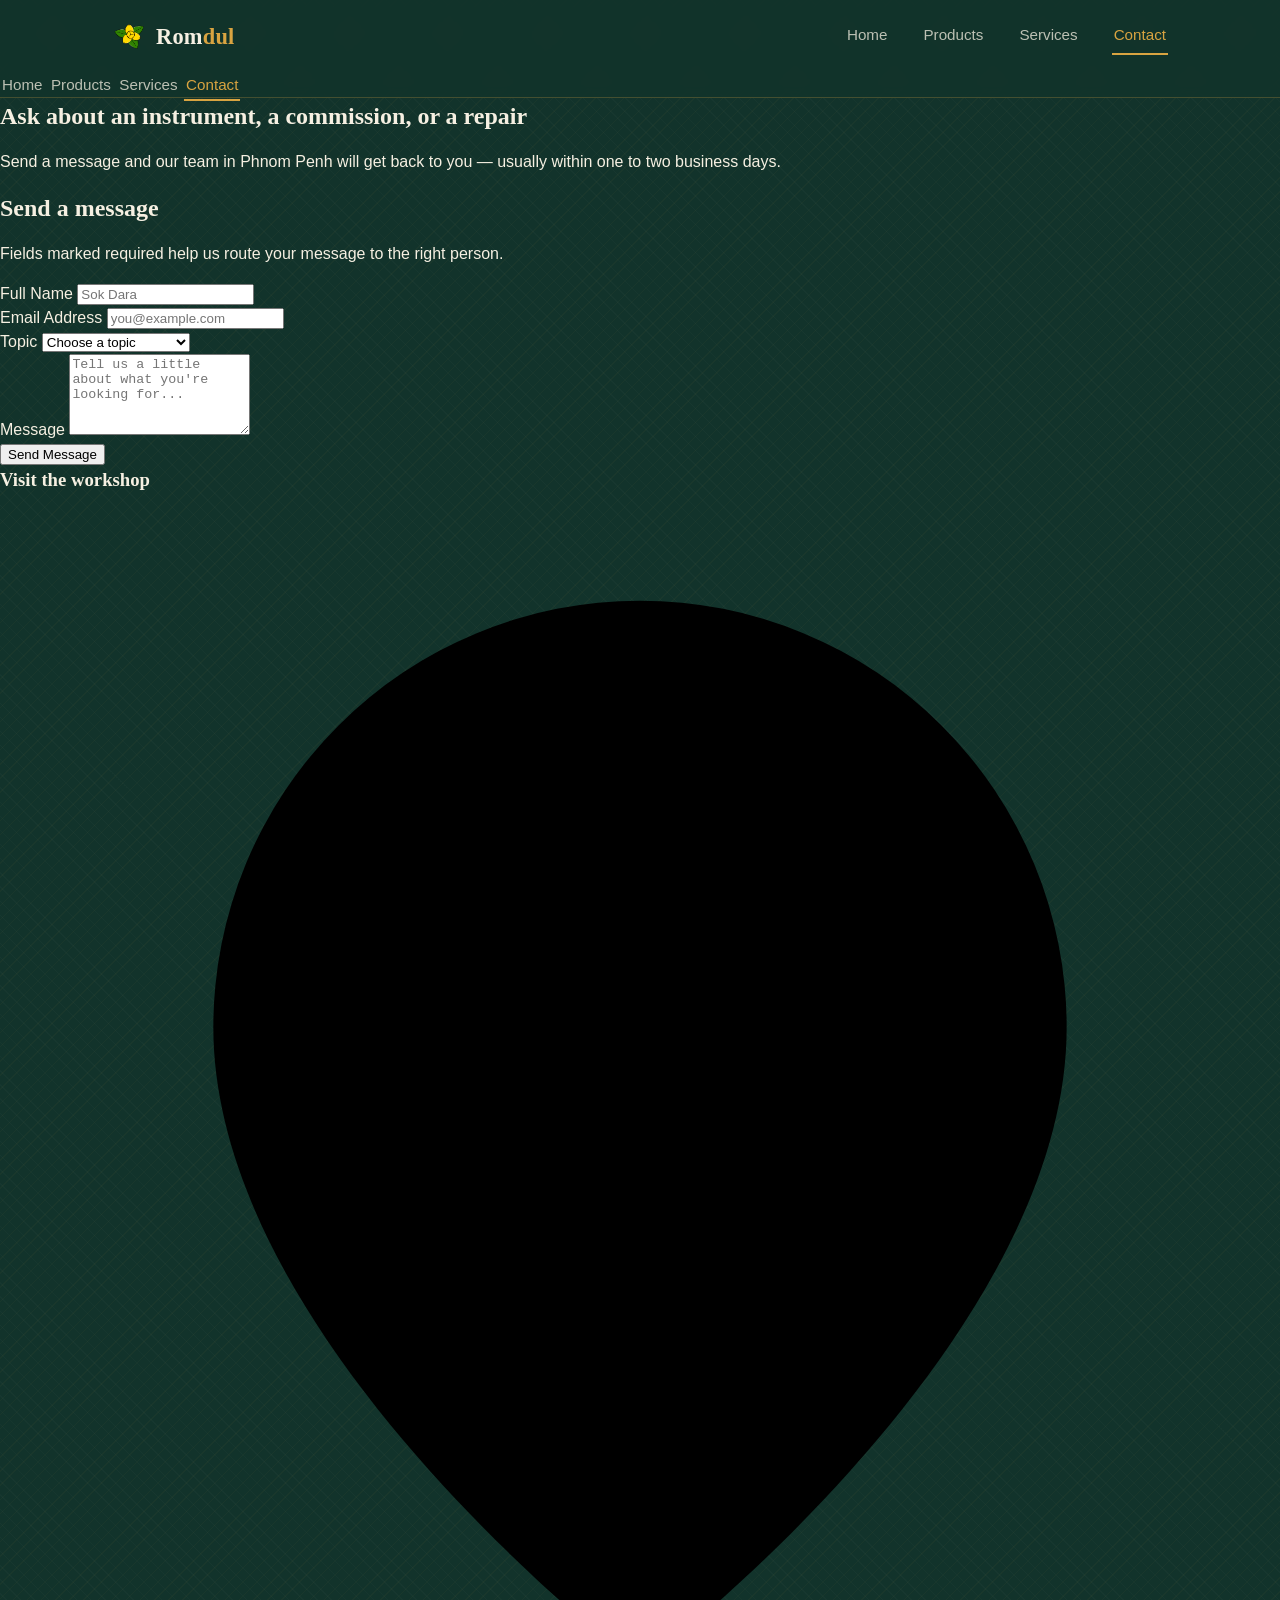
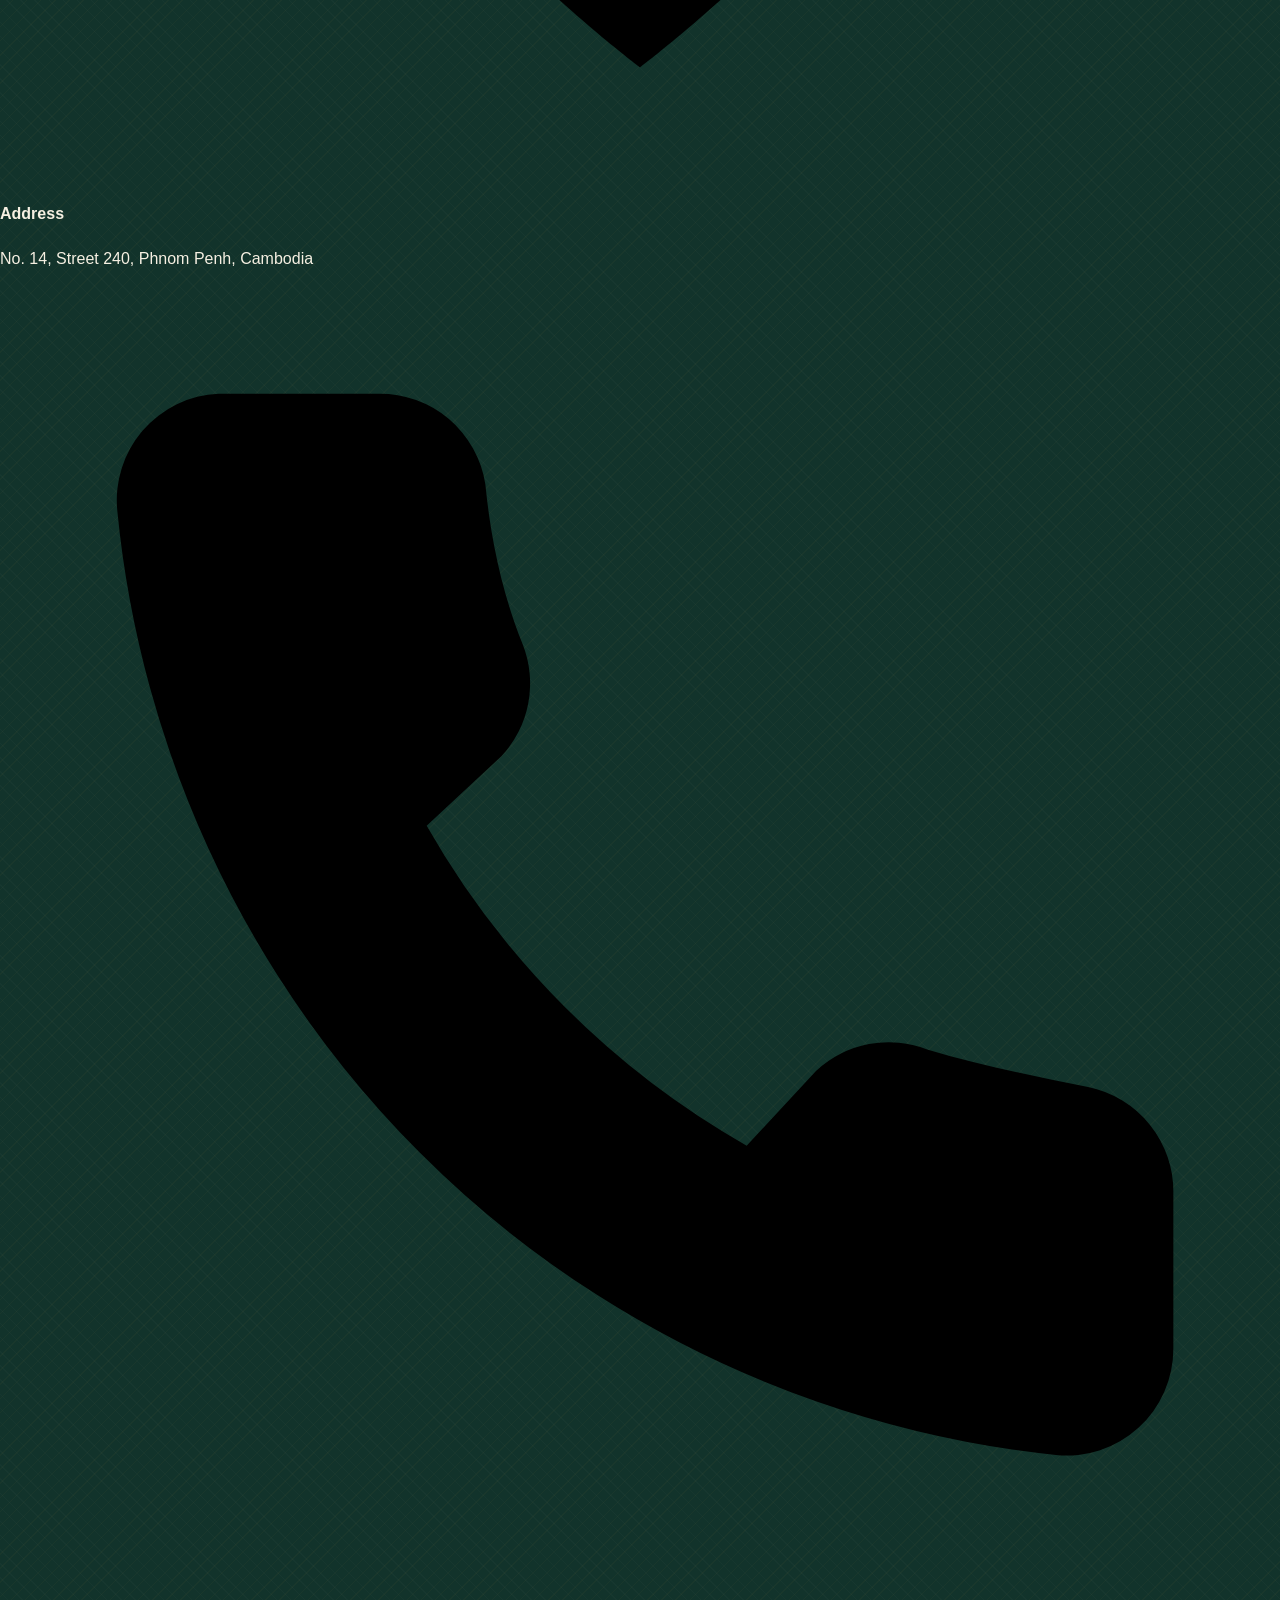
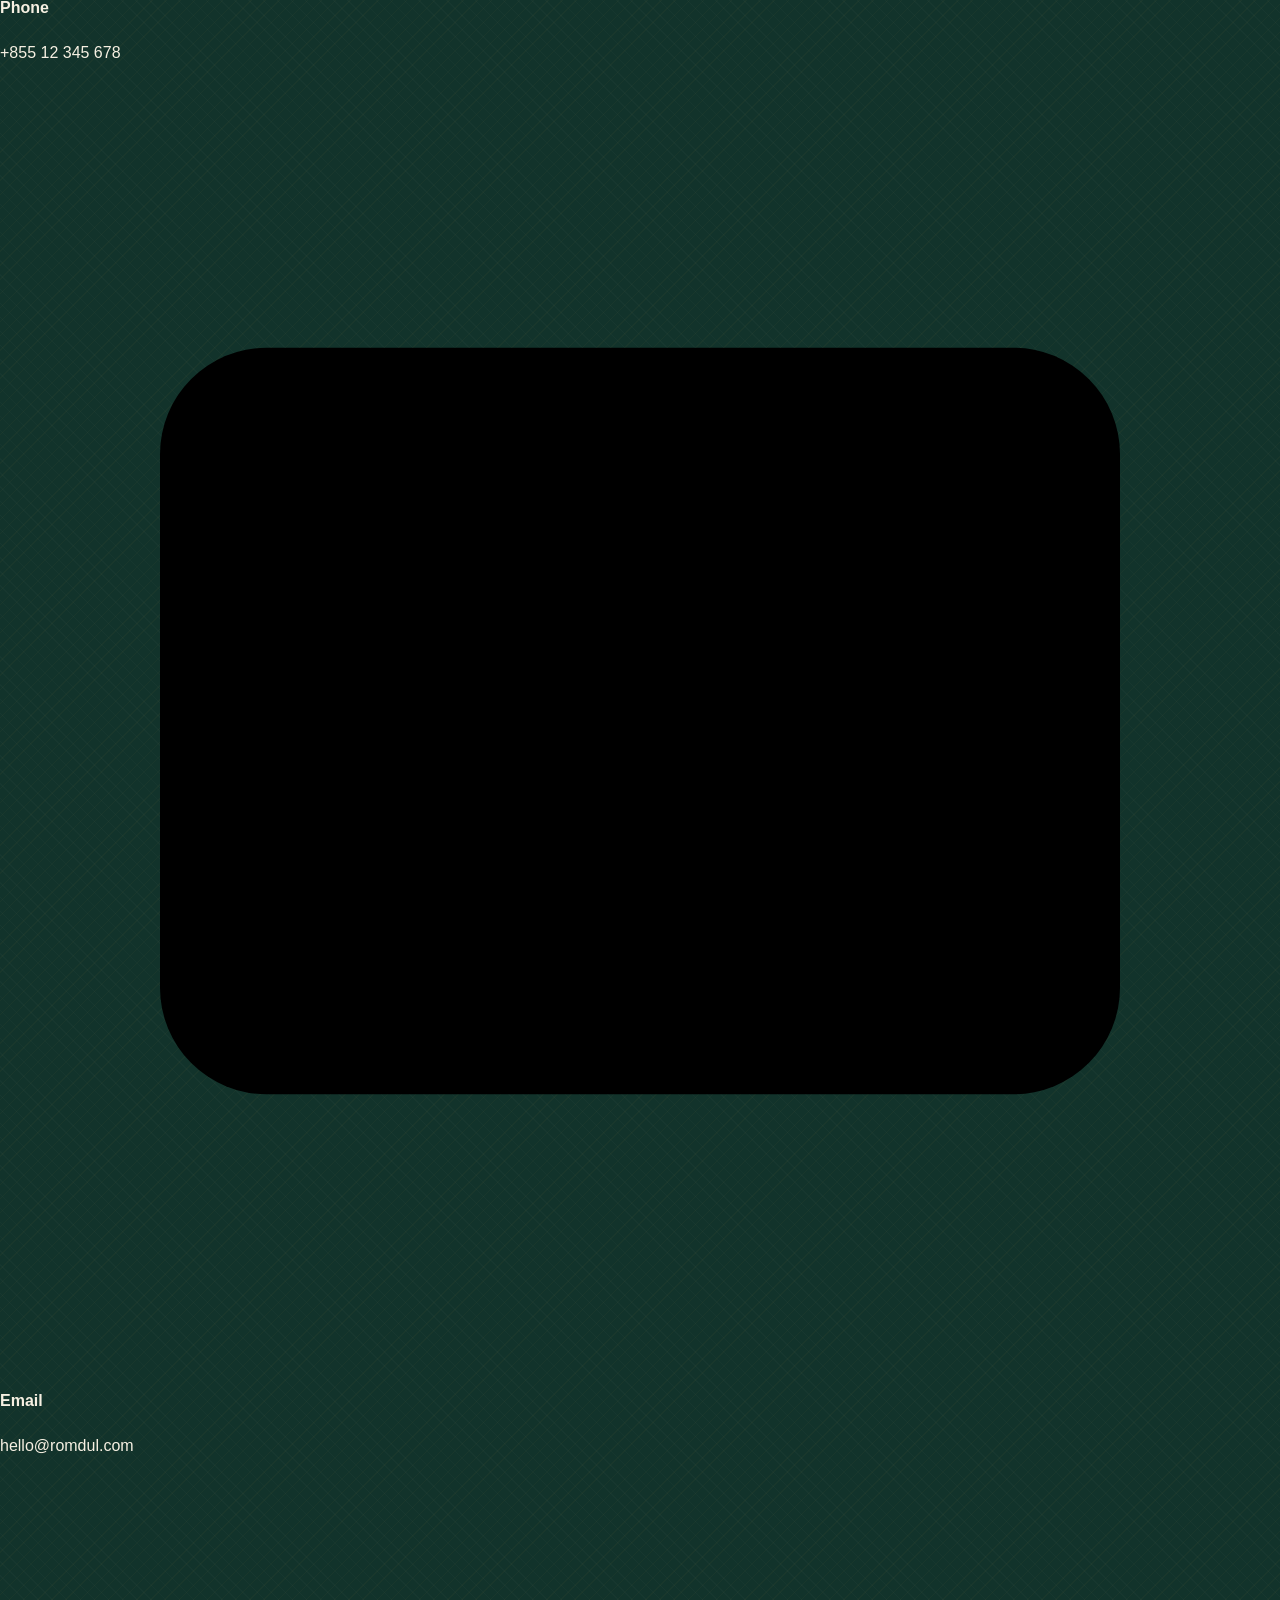
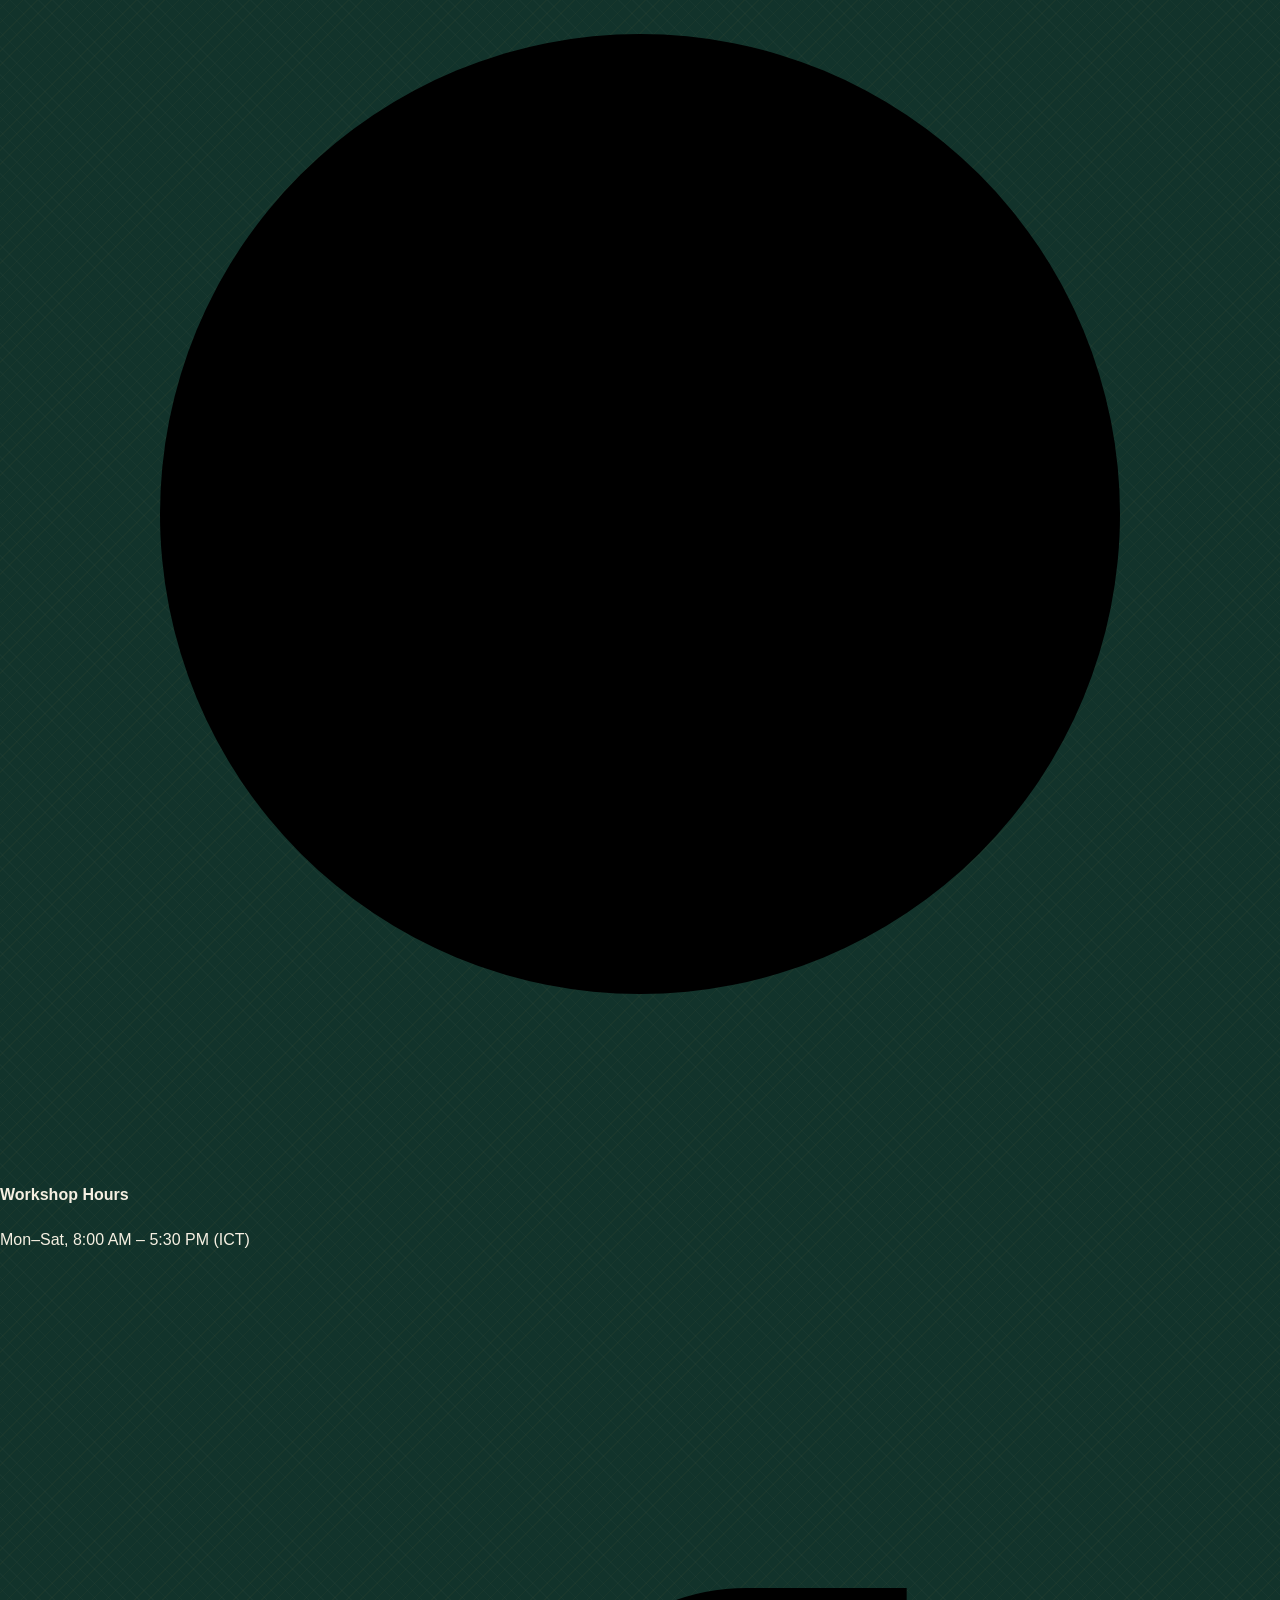
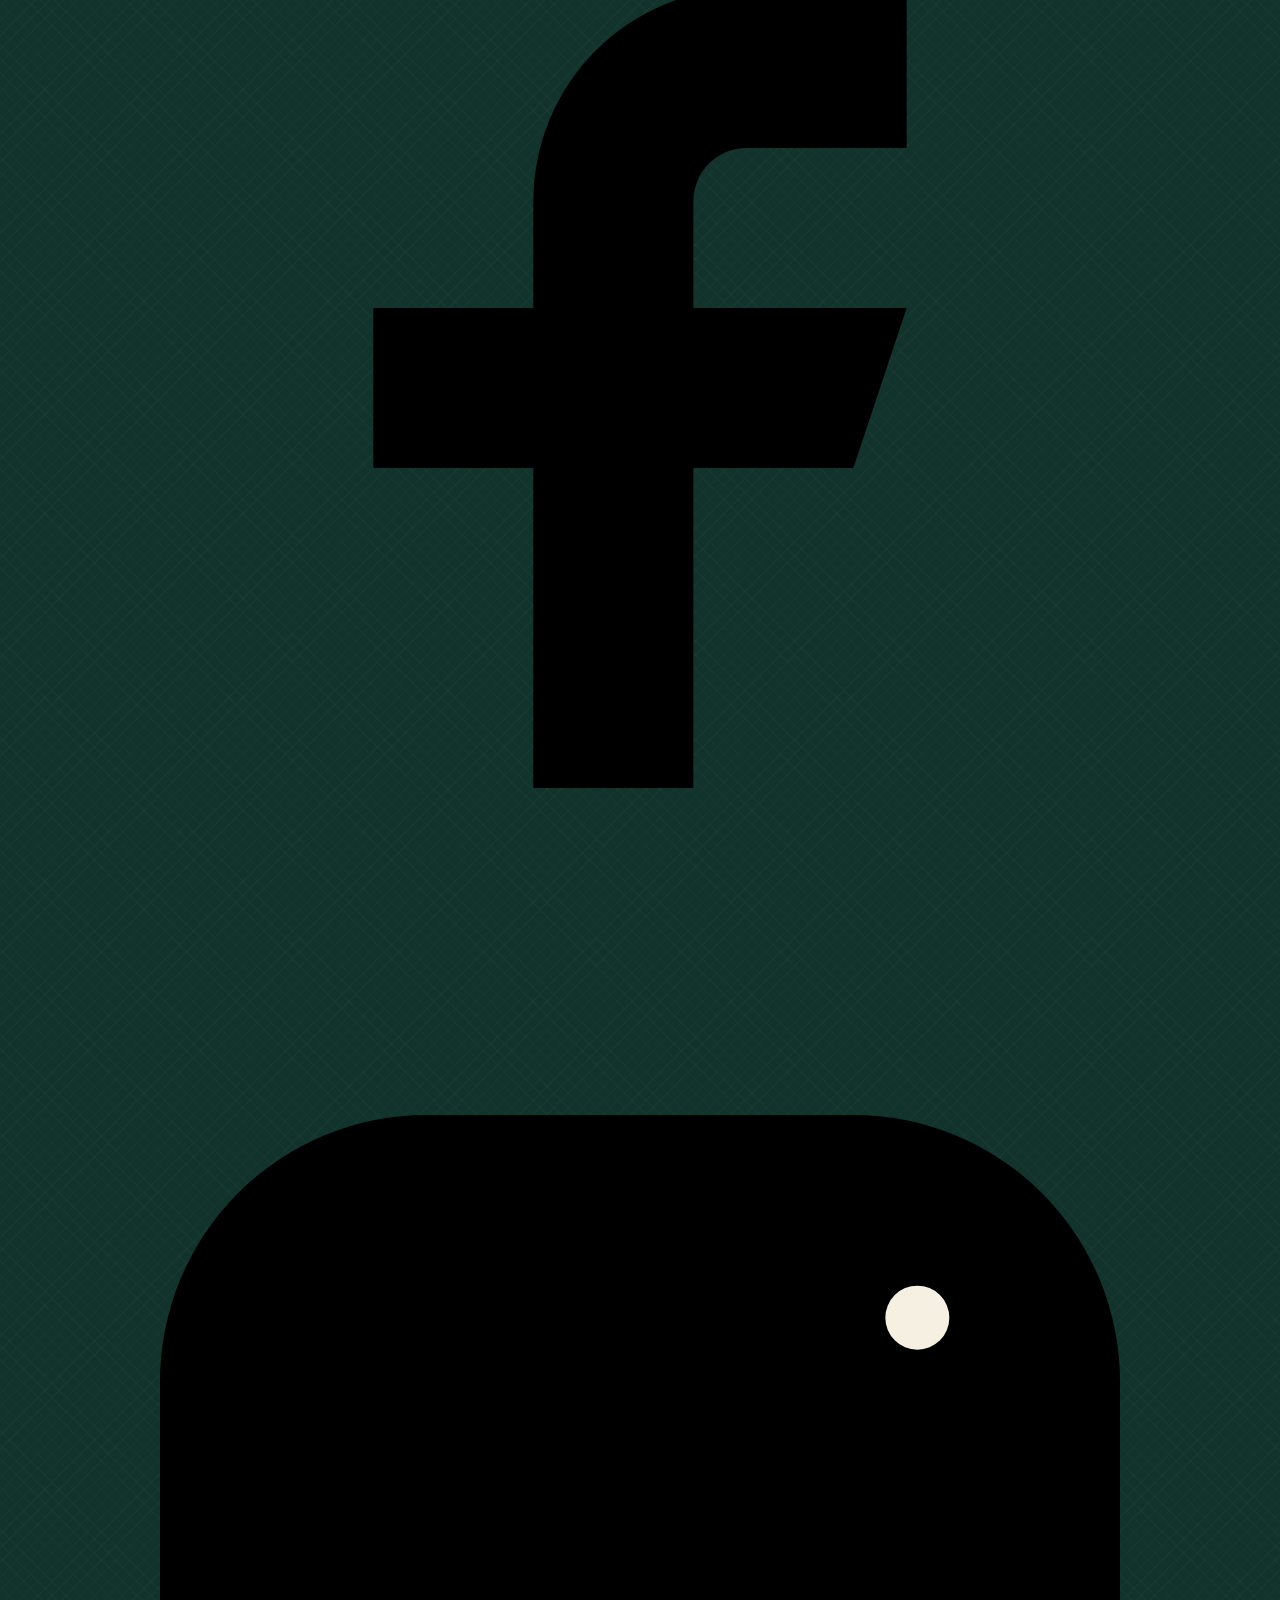
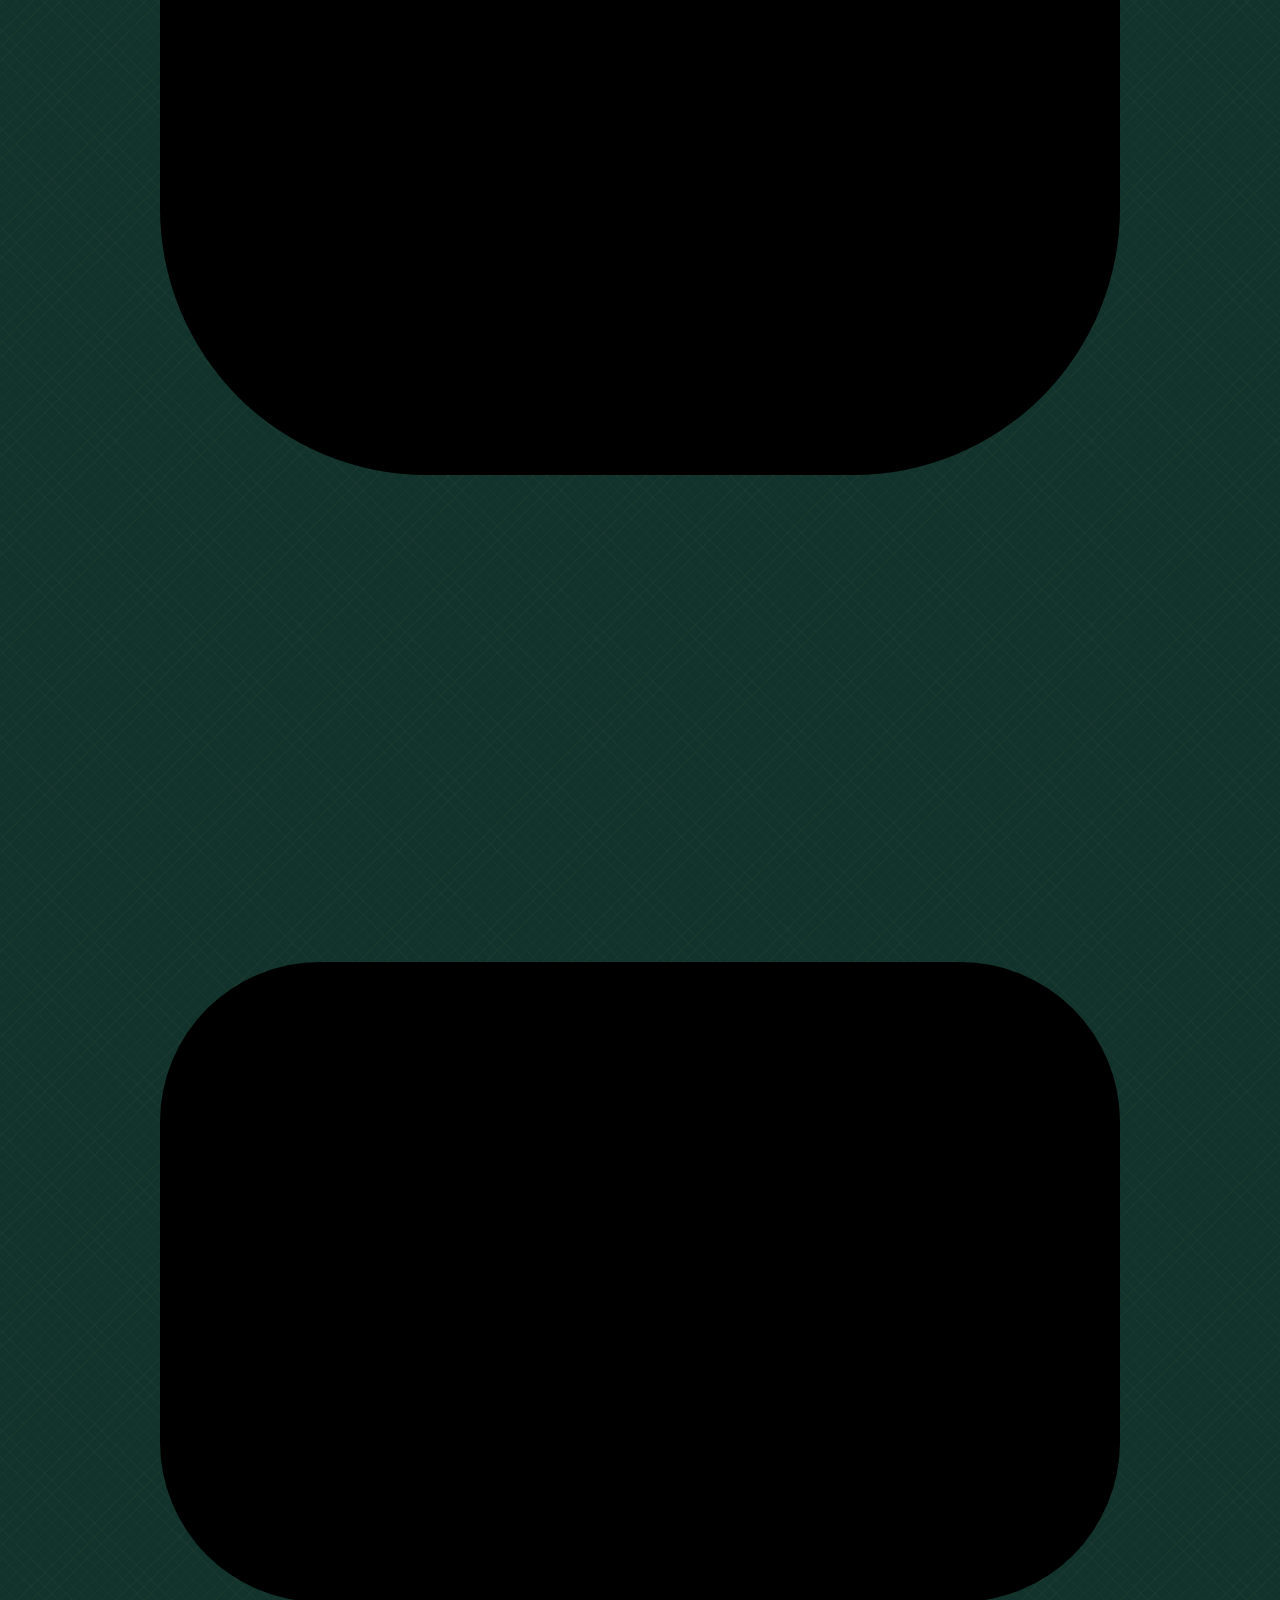
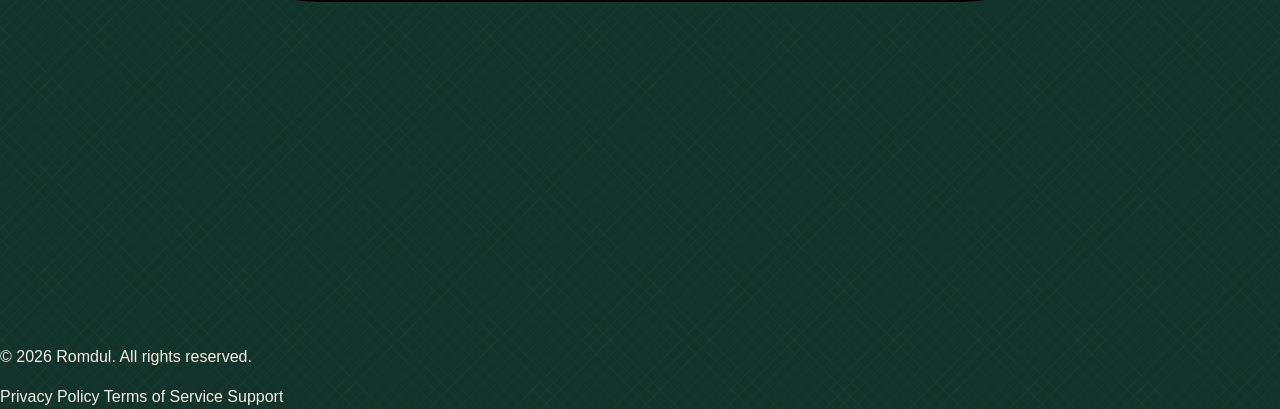
==== commit cfd8c5c1: "Merge branch 'feature-branch' of https://github.com/vireakech/LOGIN_FORM into feature-branch" ====
--- a/contact.html
+++ b/contact.html
@@ -20,6 +20,7 @@
 </head>
 <body>
     <header class="navbar">
+        <input type="checkbox" id="nav-toggle" class="nav-toggle-input" aria-hidden="true">
         <div class="navbar-container">
             <a href="index.html" class="navbar-logo" aria-label="Romdul Home">
                 <img src="Romdoul-flower-drawing.png" alt="Romdul Logo" class="logo-image">
@@ -44,7 +45,6 @@
             <a href="contact.html" class="nav-link active">Contact</a>
         </nav>
     </header>
-
     <main>
         <section class="page-hero">
             <div class="page-hero-eyebrow-mark" aria-hidden="true"></div>
@@ -178,5 +178,60 @@
             </div>
         </div>
     </footer>
+
+    <script>
+        // Mobile navigation - Pure CSS checkbox toggle
+        document.addEventListener('DOMContentLoaded', () => {
+            const navToggleCheckbox = document.getElementById('nav-toggle');
+            const navbarMobile = document.querySelector('.navbar-nav-mobile');
+            
+            if (navToggleCheckbox && navbarMobile) {
+                // Close mobile menu when clicking a nav link
+                navbarMobile.querySelectorAll('.nav-link').forEach(link => {
+                    link.addEventListener('click', () => {
+                        navToggleCheckbox.checked = false;
+                    });
+                });
+            }
+        });
+=======
+        // Mobile navigation toggle
+        const navToggleCheckbox = document.getElementById('nav-toggle');
+        const navbarToggle = document.querySelector('.navbar-toggle');
+        const navbarMobile = document.querySelector('.navbar-nav-mobile');
+
+        if (navToggleCheckbox && navbarToggle && navbarMobile) {
+            // Toggle mobile menu
+            navbarToggle.addEventListener('click', () => {
+                const isOpen = navbarMobile.classList.toggle('is-open');
+                navbarToggle.classList.toggle('is-active', isOpen);
+            });
+
+            // Close mobile menu when clicking a nav link
+            navbarMobile.querySelectorAll('.nav-link').forEach(link => {
+                link.addEventListener('click', () => {
+                    navbarMobile.classList.remove('is-open');
+                    navbarToggle.classList.remove('is-active');
+                });
+            });
+          
+            document.addEventListener('click', (e) => {
+                if (!navbarToggle.contains(e.target) && !navbarMobile.contains(e.target)) {
+                    navbarMobile.classList.remove('is-open');
+                    navbarToggle.classList.remove('is-active');
+                }
+            });
+
+            // Handle escape key
+            document.addEventListener('keydown', (e) => {
+                if (e.key === 'Escape' && navbarMobile.classList.contains('is-open')) {
+                    navbarMobile.classList.remove('is-open');
+                    navbarToggle.classList.remove('is-active');
+                    navbarToggle.focus();
+                }
+            });
+        }
+
+    </script>
 </body>
 </html>
--- a/style.css
+++ b/style.css
@@ -111,6 +111,7 @@
   align-items: center;
   justify-content: space-between;
   gap: 24px;
+  position: relative;
 }
 
 .navbar-logo {
@@ -166,13 +167,20 @@
   display: none;
   flex-direction: column;
   justify-content: center;
+  align-items: center;
   gap: 5px;
-  width: 32px;
-  height: 32px;
-  background: none;
+  width: 36px;
+  height: 36px;
+  padding: 6px;
+  cursor: pointer;
+
+  z-index: 30;
+  background: transparent;
   border: none;
-  cursor: pointer;
+=======
   padding: 0;
+  z-index: 30;
+
 }
 
 .navbar-toggle span {
@@ -181,35 +189,106 @@
   width: 100%;
   background-color: var(--ivory);
   border-radius: 2px;
-  transition: transform var(--transition), opacity var(--transition);
-}
-
+  transition: transform 0.3s ease, opacity 0.3s ease;
+  transform-origin: center;
+}
+
+
+/* Hide the checkbox but keep it functional */
+.nav-toggle-input {
+  position: absolute;
+  opacity: 0;
+  width: 0;
+  height: 0;
+}
+
+/* Hamburger animation when checked */
+.nav-toggle-input:checked ~ .navbar-container .navbar-toggle span:nth-child(1) {
+=======
+/* Hamburger animation when active */
 .navbar-toggle.is-active span:nth-child(1) {
+
   transform: translateY(7px) rotate(45deg);
 }
 
-.navbar-toggle.is-active span:nth-child(2) {
+.nav-toggle-input:checked ~ .navbar-container .navbar-toggle span:nth-child(2) {
   opacity: 0;
 }
 
-.navbar-toggle.is-active span:nth-child(3) {
+.nav-toggle-input:checked ~ .navbar-container .navbar-toggle span:nth-child(3) {
   transform: translateY(-7px) rotate(-45deg);
 }
 
+.navbar-toggle:hover span {
+  background-color: var(--dul-yellow);
+}
+
+
+/* Mobile navigation menu */
+.navbar-nav-mobile {
+  display: none;
+  flex-direction: column;
+  background-color: var(--ink);
+  border-top: 1px solid rgba(217, 164, 65, 0.3);
+  box-shadow: 0 8px 16px rgba(0, 0, 0, 0.3);
+}
+
+/* Show mobile menu when checkbox is checked */
+.nav-toggle-input:checked ~ .navbar-nav-mobile {
+=======
 .navbar-nav-mobile {
   display: none;
   flex-direction: column;
   border-top: 1px solid rgba(217, 164, 65, 0.2);
   padding: 8px 32px 16px;
-}
-
+  background-color: rgba(18, 51, 43, 0.98);
+  position: absolute;
+  top: 100%;
+  left: 0;
+  right: 0;
+  z-index: 25;
+  box-shadow: 0 4px 12px rgba(0, 0, 0, 0.3);
+}
+
+/* Show mobile menu when it has the is-open class (controlled by JS) */
 .navbar-nav-mobile.is-open {
+
   display: flex;
 }
 
 .navbar-nav-mobile .nav-link {
+
+  padding: 16px 32px;
+  border-bottom: 1px solid rgba(217, 164, 65, 0.15);
+  font-size: 1.1rem;
+  color: rgba(246, 240, 226, 0.85);
+  display: block;
+  transition: color 0.2s ease, background-color 0.2s ease;
+  text-decoration: none;
+=======
   padding: 12px 0;
   border-bottom: 1px solid rgba(217, 164, 65, 0.12);
+  font-size: 1.1rem;
+  color: rgba(246, 240, 226, 0.85);
+  display: block;
+  transition: color var(--transition), background-color var(--transition);
+
+}
+
+.navbar-nav-mobile .nav-link:hover,
+.navbar-nav-mobile .nav-link:focus {
+  color: var(--dul-yellow);
+  background-color: rgba(217, 164, 65, 0.1);
+  outline: none;
+}
+
+.navbar-nav-mobile .nav-link.active {
+  color: var(--dul-yellow);
+  border-bottom-color: transparent;
+
+  font-weight: 600;
+=======
+
 }
 
 .navbar-nav-mobile .nav-link:last-child {
@@ -868,7 +947,6 @@
   margin-top: 4px;
   padding-top: 20px;
 }
-
 .social-row a {
   width: 36px;
   height: 36px;
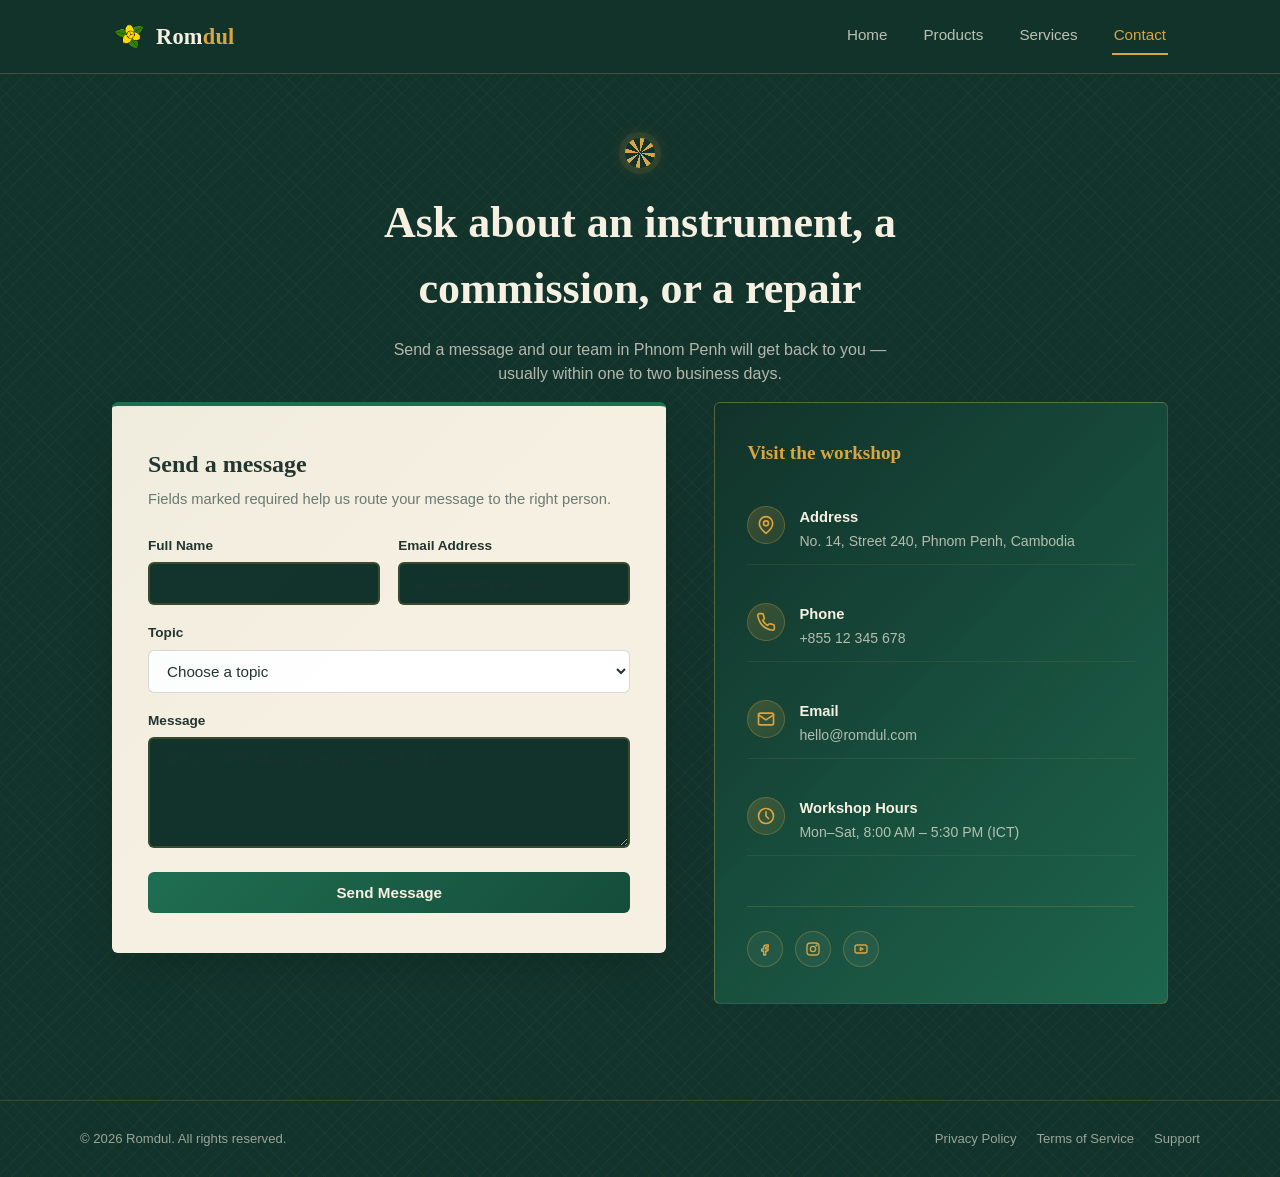
==== commit 2e078975: "update source code error" ====
--- a/contact.html
+++ b/contact.html
@@ -1,6 +1,7 @@
 <!DOCTYPE html>
 <html lang="en">
 <head>
+    <!-- this is vireakech website -->
     <meta charset="UTF-8">
     <meta name="viewport" content="width=device-width, initial-scale=1.0">
     <meta name="description" content="Romdul — Get in touch about Khmer instruments, custom commissions or repairs.">
@@ -194,7 +195,7 @@
                 });
             }
         });
-=======
+
         // Mobile navigation toggle
         const navToggleCheckbox = document.getElementById('nav-toggle');
         const navbarToggle = document.querySelector('.navbar-toggle');
--- a/style.css
+++ b/style.css
@@ -1,5 +1,5 @@
 :root {
-  
+  /* <!-- this is vireakech website --> */
   --ink: #12332b;              
   --ink-soft: #17392f;
   --rom-green: #1f6e52;        
@@ -163,141 +163,140 @@
   border-bottom-color: var(--dul-yellow);
 }
 
+/* ============ MOBILE NAV TOGGLE ============ */
+
+.nav-toggle-input {
+  position: absolute;
+  opacity: 0;
+  width: 0;
+  height: 0;
+}
+
 .navbar-toggle {
   display: none;
   flex-direction: column;
   justify-content: center;
   align-items: center;
   gap: 5px;
-  width: 36px;
-  height: 36px;
-  padding: 6px;
+  width: 40px;
+  height: 40px;
+  padding: 8px;
   cursor: pointer;
-
   z-index: 30;
   background: transparent;
   border: none;
-=======
-  padding: 0;
-  z-index: 30;
-
+  border-radius: 6px;
+  transition: background-color 0.2s ease;
+}
+
+.navbar-toggle:hover {
+  background-color: rgba(217, 164, 65, 0.1);
 }
 
 .navbar-toggle span {
   display: block;
-  height: 2px;
+  height: 2.5px;
   width: 100%;
   background-color: var(--ivory);
-  border-radius: 2px;
-  transition: transform 0.3s ease, opacity 0.3s ease;
+  border-radius: 3px;
+  transition: transform 0.3s cubic-bezier(0.4, 0, 0.2, 1), opacity 0.3s ease;
   transform-origin: center;
 }
 
-
-/* Hide the checkbox but keep it functional */
-.nav-toggle-input {
-  position: absolute;
-  opacity: 0;
-  width: 0;
-  height: 0;
-}
-
-/* Hamburger animation when checked */
 .nav-toggle-input:checked ~ .navbar-container .navbar-toggle span:nth-child(1) {
-=======
-/* Hamburger animation when active */
-.navbar-toggle.is-active span:nth-child(1) {
-
-  transform: translateY(7px) rotate(45deg);
+  transform: translateY(8px) rotate(45deg);
 }
 
 .nav-toggle-input:checked ~ .navbar-container .navbar-toggle span:nth-child(2) {
   opacity: 0;
+  transform: scaleX(0);
 }
 
 .nav-toggle-input:checked ~ .navbar-container .navbar-toggle span:nth-child(3) {
-  transform: translateY(-7px) rotate(-45deg);
+  transform: translateY(-8px) rotate(-45deg);
 }
 
 .navbar-toggle:hover span {
   background-color: var(--dul-yellow);
 }
 
-
-/* Mobile navigation menu */
 .navbar-nav-mobile {
   display: none;
   flex-direction: column;
   background-color: var(--ink);
-  border-top: 1px solid rgba(217, 164, 65, 0.3);
-  box-shadow: 0 8px 16px rgba(0, 0, 0, 0.3);
-}
-
-/* Show mobile menu when checkbox is checked */
+  border-top: 2px solid var(--dul-yellow);
+  box-shadow: 0 12px 24px rgba(0, 0, 0, 0.4);
+  overflow: hidden;
+  animation: slideDown 0.3s cubic-bezier(0.4, 0, 0.2, 1);
+}
+
+@keyframes slideDown {
+  from {
+    opacity: 0;
+    transform: translateY(-10px);
+  }
+  to {
+    opacity: 1;
+    transform: translateY(0);
+  }
+}
+
 .nav-toggle-input:checked ~ .navbar-nav-mobile {
-=======
-.navbar-nav-mobile {
-  display: none;
-  flex-direction: column;
-  border-top: 1px solid rgba(217, 164, 65, 0.2);
-  padding: 8px 32px 16px;
-  background-color: rgba(18, 51, 43, 0.98);
-  position: absolute;
-  top: 100%;
-  left: 0;
-  right: 0;
-  z-index: 25;
-  box-shadow: 0 4px 12px rgba(0, 0, 0, 0.3);
-}
-
-/* Show mobile menu when it has the is-open class (controlled by JS) */
-.navbar-nav-mobile.is-open {
-
   display: flex;
 }
 
 .navbar-nav-mobile .nav-link {
-
-  padding: 16px 32px;
-  border-bottom: 1px solid rgba(217, 164, 65, 0.15);
-  font-size: 1.1rem;
+  padding: 18px 32px;
+  border-bottom: 1px solid rgba(217, 164, 65, 0.12);
+  font-size: 1.15rem;
+  font-weight: 500;
   color: rgba(246, 240, 226, 0.85);
   display: block;
-  transition: color 0.2s ease, background-color 0.2s ease;
+  transition: all 0.2s ease;
   text-decoration: none;
-=======
-  padding: 12px 0;
-  border-bottom: 1px solid rgba(217, 164, 65, 0.12);
-  font-size: 1.1rem;
-  color: rgba(246, 240, 226, 0.85);
-  display: block;
-  transition: color var(--transition), background-color var(--transition);
-
+  position: relative;
+}
+
+.navbar-nav-mobile .nav-link::before {
+  content: ';
+  position: absolute;
+  left: 0;
+  top: 0;
+  bottom: 0;
+  width: 3px;
+  background-color: var(--dul-yellow);
+  transform: scaleY(0);
+  transition: transform 0.2s ease;
 }
 
 .navbar-nav-mobile .nav-link:hover,
 .navbar-nav-mobile .nav-link:focus {
   color: var(--dul-yellow);
-  background-color: rgba(217, 164, 65, 0.1);
+  background-color: rgba(217, 164, 65, 0.08);
+  padding-left: 40px;
   outline: none;
+}
+
+.navbar-nav-mobile .nav-link:hover::before,
+.navbar-nav-mobile .nav-link:focus::before {
+  transform: scaleY(1);
 }
 
 .navbar-nav-mobile .nav-link.active {
   color: var(--dul-yellow);
-  border-bottom-color: transparent;
-
+  background-color: rgba(217, 164, 65, 0.12);
   font-weight: 600;
-=======
-
+}
+
+.navbar-nav-mobile .nav-link.active::before {
+  transform: scaleY(1);
 }
 
 .navbar-nav-mobile .nav-link:last-child {
   border-bottom: none;
 }
 
-/* ============ SHARED PAGE HERO ============ */
-
-.page-hero {
+/* ============ SHARED PAGE HERO ============ */.page-hero {
   max-width: 1120px;
   margin: 0 auto;
   padding: 64px 32px 8px;
@@ -984,6 +983,281 @@
   display: block;
 }
 
+  /* ============ ENHANCED CONTACT PAGE STYLES ============ */
+
+  .contact-form-card {
+    border-top: 4px solid var(--rom-green);
+    position: relative;
+    overflow: hidden;
+  }
+
+  .contact-form-card::before {
+    content: '';
+    position: absolute;
+    top: 0; left: 0; right: 0; bottom: 0;
+    background: linear-gradient(135deg, rgba(31, 110, 82, 0.03) 0%, transparent 50%);
+    pointer-events: none;
+  }
+
+  .contact-form input,
+  .contact-form textarea {
+    background-color: var(--ink);
+    border: 2px solid rgba(217, 164, 65, 0.2);
+    color: var(--ivory);
+    transition: all 0.3s ease;
+  }
+
+  .contact-form input:focus,
+  .contact-form textarea:focus {
+    border-color: var(--dul-yellow);
+    box-shadow: 0 0 0 3px rgba(217, 164, 65, 0.15);
+    outline: none;
+  }
+
+  .contact-form .btn-primary {
+    background: linear-gradient(135deg, var(--rom-green) 0%, var(--rom-green-dark) 100%);
+    border: none;
+    transition: all 0.3s ease;
+  }
+
+  .contact-form .btn-primary:hover {
+    transform: translateY(-2px);
+    box-shadow: 0 6px 20px rgba(31, 110, 82, 0.4);
+  }
+
+  .contact-info-card {
+    background: linear-gradient(135deg, rgba(18, 51, 43, 0.95) 0%, rgba(31, 110, 82, 0.85) 100%);
+    border: 1px solid rgba(217, 164, 65, 0.3);
+  }
+
+  .contact-info-card h3 {
+    color: var(--dul-yellow);
+  }
+
+  .info-item {
+    padding: 12px 0;
+    border-bottom: 1px solid rgba(217, 164, 65, 0.1);
+  }
+
+  .info-item:last-child {
+    border-bottom: none;
+    padding-bottom: 0;
+  }
+
+  .info-item:first-child {
+    padding-top: 0;
+  }
+
+  .info-icon {
+    background: linear-gradient(135deg, rgba(217, 164, 65, 0.2) 0%, rgba(217, 164, 65, 0.1) 100%);
+    border: 1px solid rgba(217, 164, 65, 0.3);
+    transition: all 0.3s ease;
+  }
+
+  .info-item:hover .info-icon {
+    background: linear-gradient(135deg, rgba(217, 164, 65, 0.3) 0%, rgba(217, 164, 65, 0.2) 100%);
+    transform: scale(1.1);
+  }
+
+  .social-row {
+    margin-top: 24px;
+    padding-top: 24px;
+  }
+
+  .social-row a {
+    background: rgba(246, 240, 226, 0.05);
+    border: 1px solid rgba(217, 164, 65, 0.3);
+    transition: all 0.3s ease;
+  }
+
+  .social-row a:hover {
+    background: var(--dul-yellow);
+    border-color: var(--dul-yellow);
+    transform: translateY(-3px);
+    box-shadow: 0 4px 12px rgba(217, 164, 65, 0.3);
+  }
+
+  .map-frame {
+    border: 2px solid rgba(217, 164, 65, 0.3);
+    transition: all 0.3s ease;
+  }
+
+  .map-frame:hover {
+    border-color: var(--dul-yellow);
+    box-shadow: 0 8px 24px rgba(0, 0, 0, 0.3);
+  }
+
+
+  /* ============ ENHANCED SERVICES PAGE STYLES ============ */
+
+  .services-grid {
+    perspective: 1000px;
+  }
+
+  .service-card {
+    background: linear-gradient(145deg, var(--ivory) 0%, rgba(236, 227, 207, 0.8) 100%);
+    border: 1px solid rgba(217, 164, 65, 0.2);
+    position: relative;
+    overflow: hidden;
+    transition: all 0.4s cubic-bezier(0.4, 0, 0.2, 1);
+    transform-style: preserve-3d;
+  }
+
+  .service-card::before {
+    content: '';
+    position: absolute;
+    top: 0; left: 0; right: 0; bottom: 0;
+    background: linear-gradient(135deg, rgba(217, 164, 65, 0.1) 0%, transparent 50%, rgba(31, 110, 82, 0.05) 100%);
+    opacity: 0;
+    transition: opacity 0.3s ease;
+    pointer-events: none;
+  }
+
+  .service-card:hover {
+    transform: translateY(-8px) scale(1.02);
+    border-color: var(--dul-yellow);
+    box-shadow: 0 16px 40px rgba(31, 110, 82, 0.3), 0 4px 12px rgba(217, 164, 65, 0.2);
+  }
+
+  .service-card:hover::before {
+    opacity: 1;
+  }
+
+  .service-icon {
+    width: 56px;
+    height: 56px;
+    border-radius: 16px;
+    background: linear-gradient(135deg, var(--rom-green) 0%, var(--rom-green-dark) 100%);
+    display: flex;
+    align-items: center;
+    justify-content: center;
+    transition: all 0.3s ease;
+    position: relative;
+    z-index: 1;
+  }
+
+  .service-icon svg {
+    width: 28px;
+    height: 28px;
+    stroke: var(--ivory);
+    fill: none;
+  }
+
+  .service-card:hover .service-icon {
+    transform: scale(1.1) rotate(5deg);
+    box-shadow: 0 8px 20px rgba(31, 110, 82, 0.4);
+  }
+
+  .service-card h3 {
+    color: var(--ink);
+    font-size: 1.25rem;
+    position: relative;
+    z-index: 1;
+    padding-bottom: 8px;
+    border-bottom: 2px solid rgba(217, 164, 65, 0.2);
+  }
+
+  .service-card:hover h3 {
+    border-bottom-color: var(--dul-yellow);
+  }
+
+  .service-card p {
+    color: var(--muted-text);
+    line-height: 1.6;
+    position: relative;
+    z-index: 1;
+  }
+
+  .section-divider {
+    text-align: center;
+    margin: 48px 0;
+    position: relative;
+  }
+
+  .section-divider span {
+    background: var(--ink);
+    color: var(--dul-yellow);
+    padding: 10px 32px;
+    font-size: 0.9rem;
+    font-weight: 600;
+    letter-spacing: 2px;
+    text-transform: uppercase;
+    position: relative;
+    z-index: 1;
+    box-shadow: 0 4px 12px rgba(0, 0, 0, 0.3);
+  }
+
+  .section-divider::before {
+    content: '';
+    position: absolute;
+    top: 50%;
+    left: 0; right: 0;
+    height: 1px;
+    background: linear-gradient(90deg, transparent, rgba(217, 164, 65, 0.4), transparent);
+    transform: translateY(-50%);
+  }
+
+  .process-strip {
+    background: linear-gradient(135deg, rgba(18, 51, 43, 0.9) 0%, rgba(31, 110, 82, 0.8) 100%);
+    border: 1px solid rgba(217, 164, 65, 0.3);
+    position: relative;
+    overflow: hidden;
+  }
+
+  .process-strip::before {
+    content: '';
+    position: absolute;
+    top: 0; left: 0; right: 0; bottom: 0;
+    background: 
+      radial-gradient(circle at 20% 30%, rgba(217, 164, 65, 0.1) 0%, transparent 50%),
+      radial-gradient(circle at 80% 70%, rgba(217, 164, 65, 0.08) 0%, transparent 50%);
+    pointer-events: none;
+  }
+
+  .process-step {
+    position: relative;
+    z-index: 1;
+    padding: 24px;
+    border-left: 3px solid transparent;
+    transition: all 0.3s ease;
+  }
+
+  .process-step:hover {
+    border-left-color: var(--dul-yellow);
+    background: rgba(217, 164, 65, 0.05);
+  }
+
+  .step-label {
+    display: inline-block;
+    background: var(--dul-yellow);
+    color: var(--ink);
+    padding: 4px 12px;
+    font-size: 0.85rem;
+    font-weight: 700;
+    border-radius: 4px;
+    margin-bottom: 12px;
+    transition: all 0.3s ease;
+  }
+
+  .process-step:hover .step-label {
+    background: var(--ivory);
+    color: var(--rom-green-dark);
+    transform: scale(1.05);
+  }
+
+  .process-step h4 {
+    color: var(--ivory);
+    font-size: 1.1rem;
+    margin-bottom: 8px;
+  }
+
+  .process-step p {
+    color: rgba(246, 240, 226, 0.7);
+    font-size: 0.9rem;
+    line-height: 1.5;
+  }
+
+
 /* ============ FOOTER ============ */
 
 .site-footer {
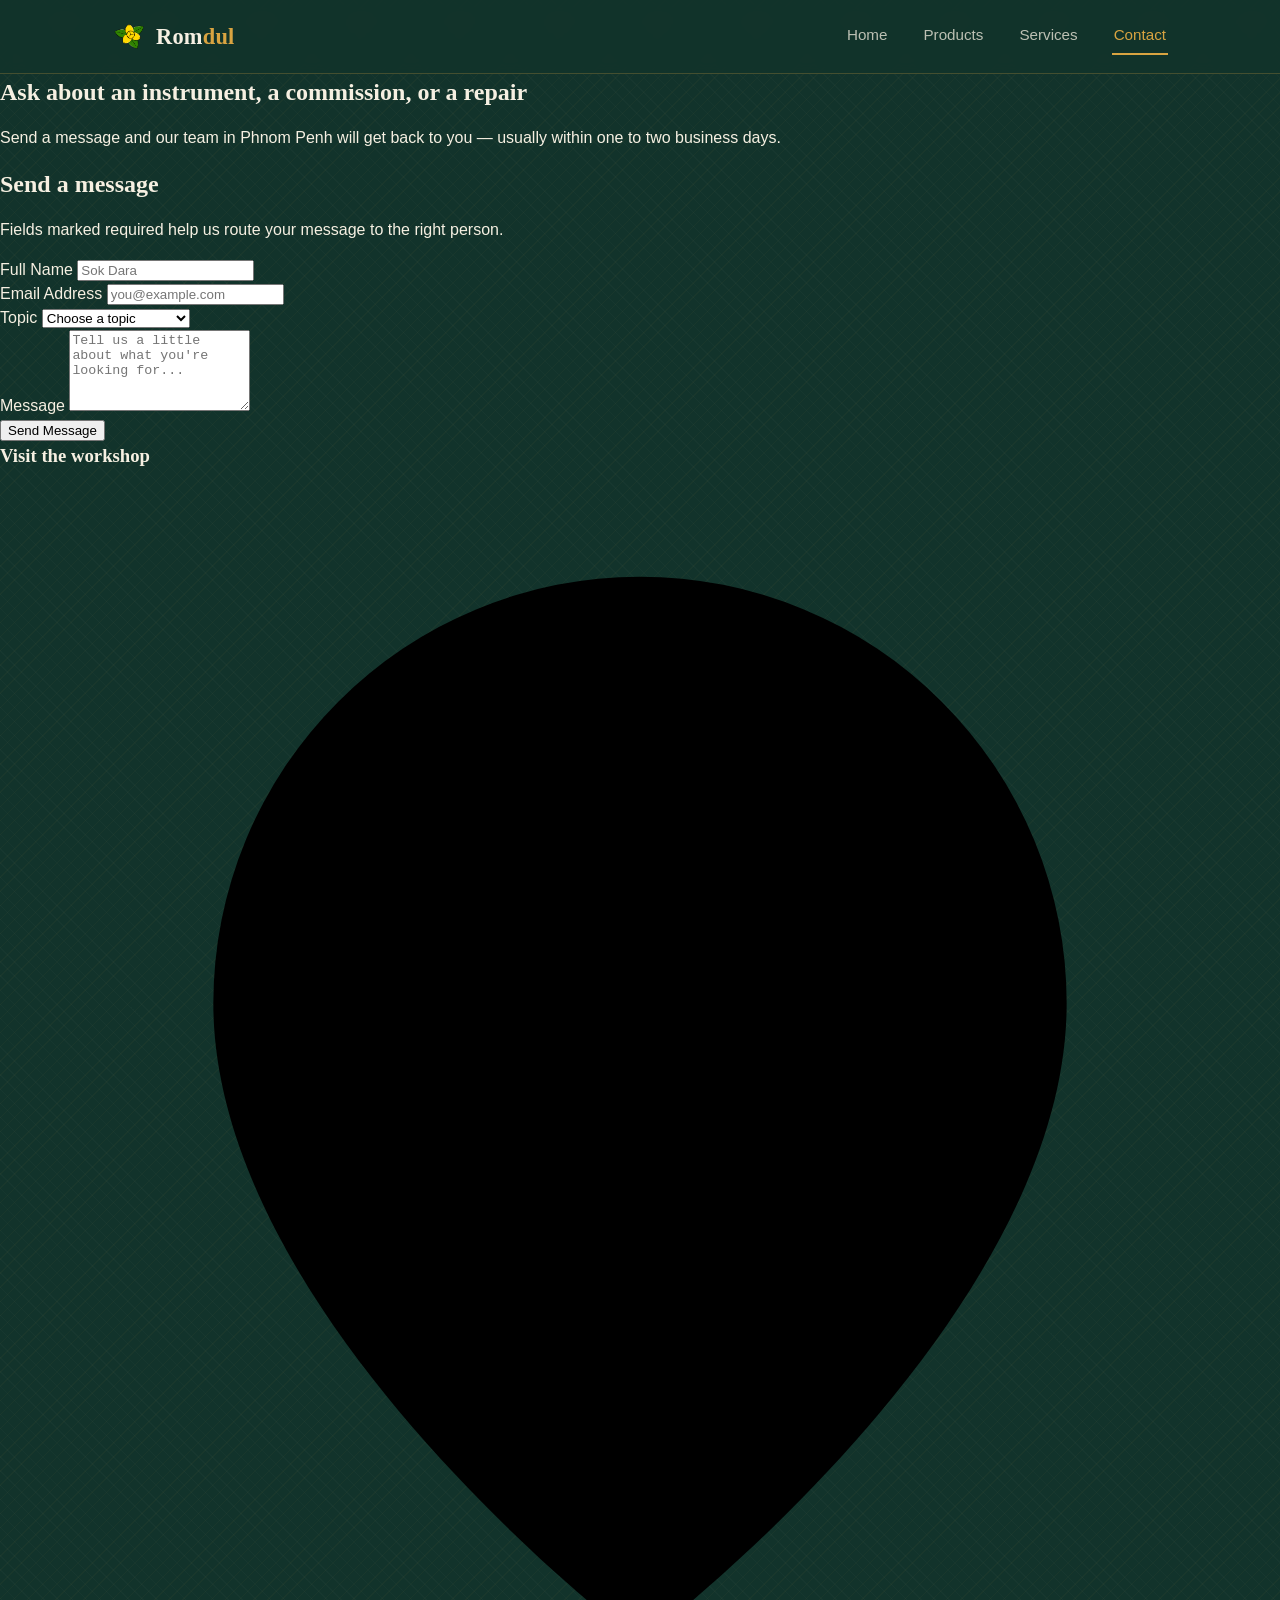
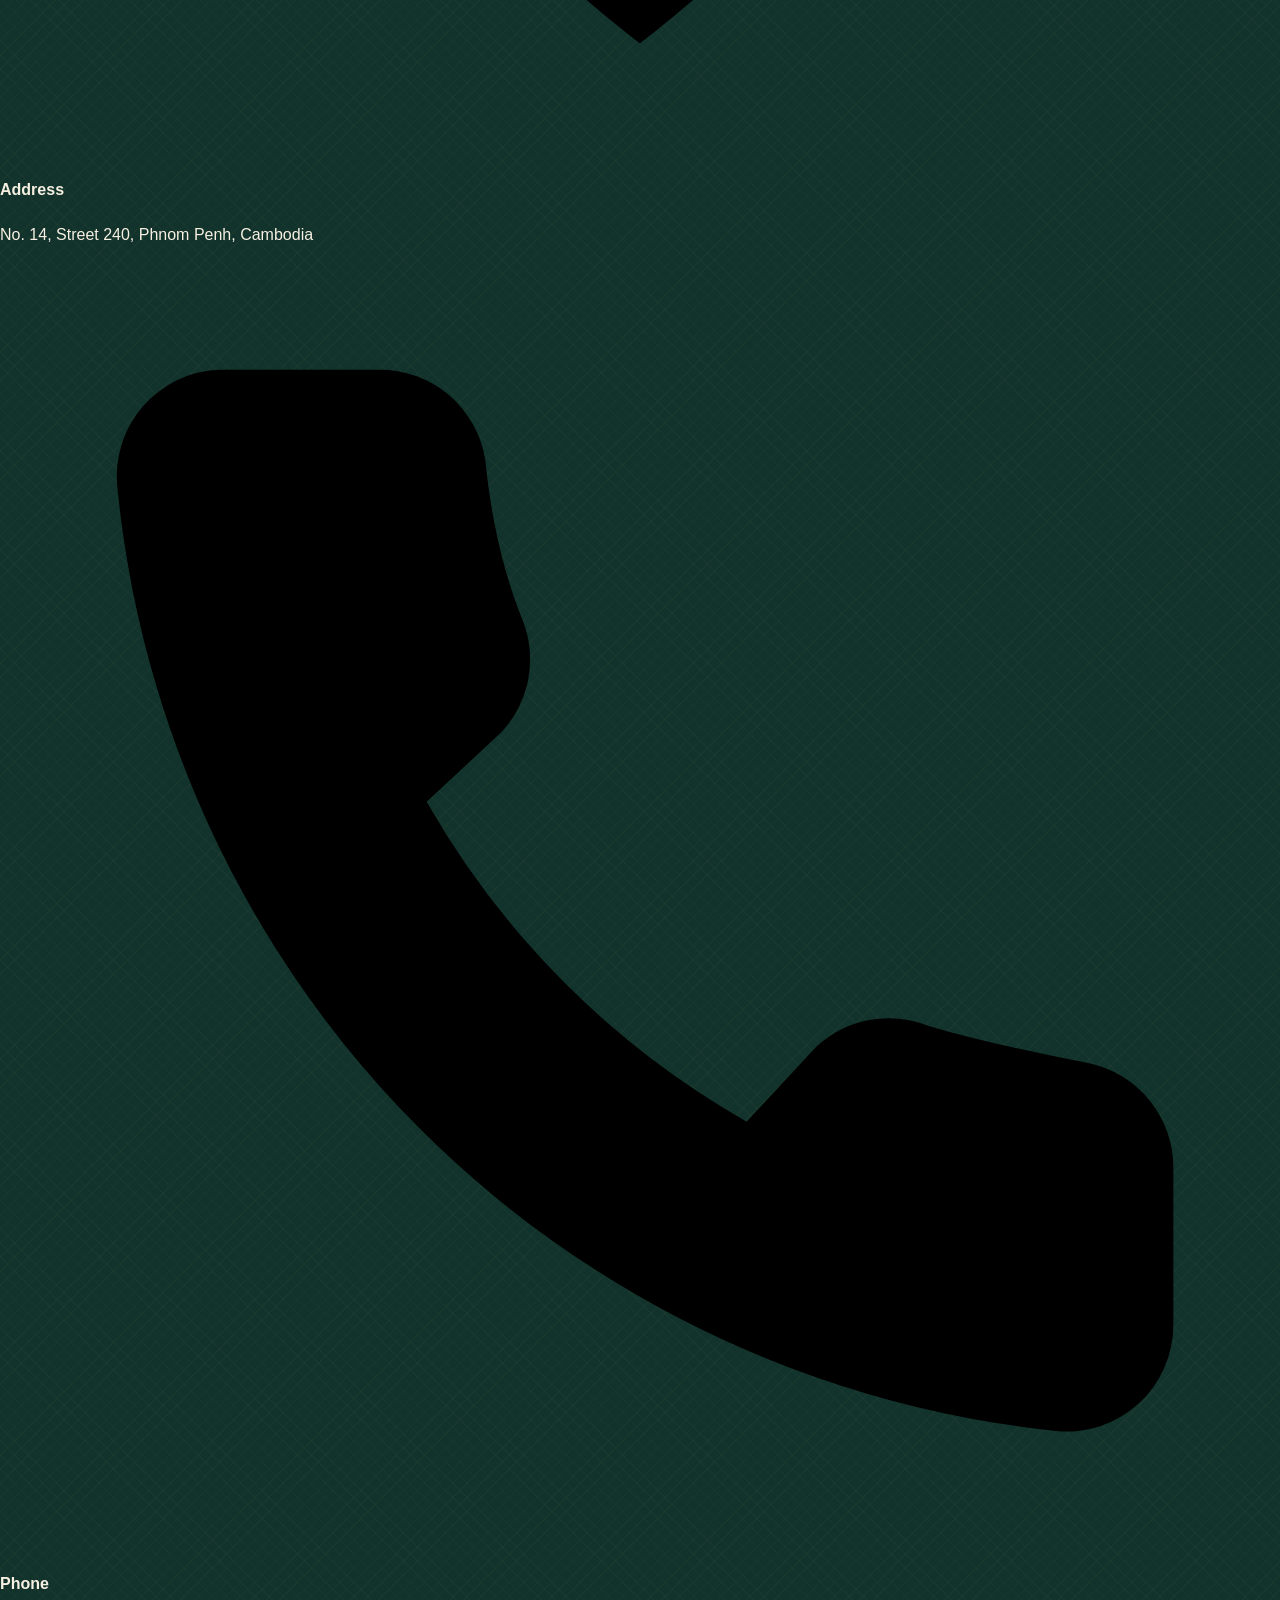
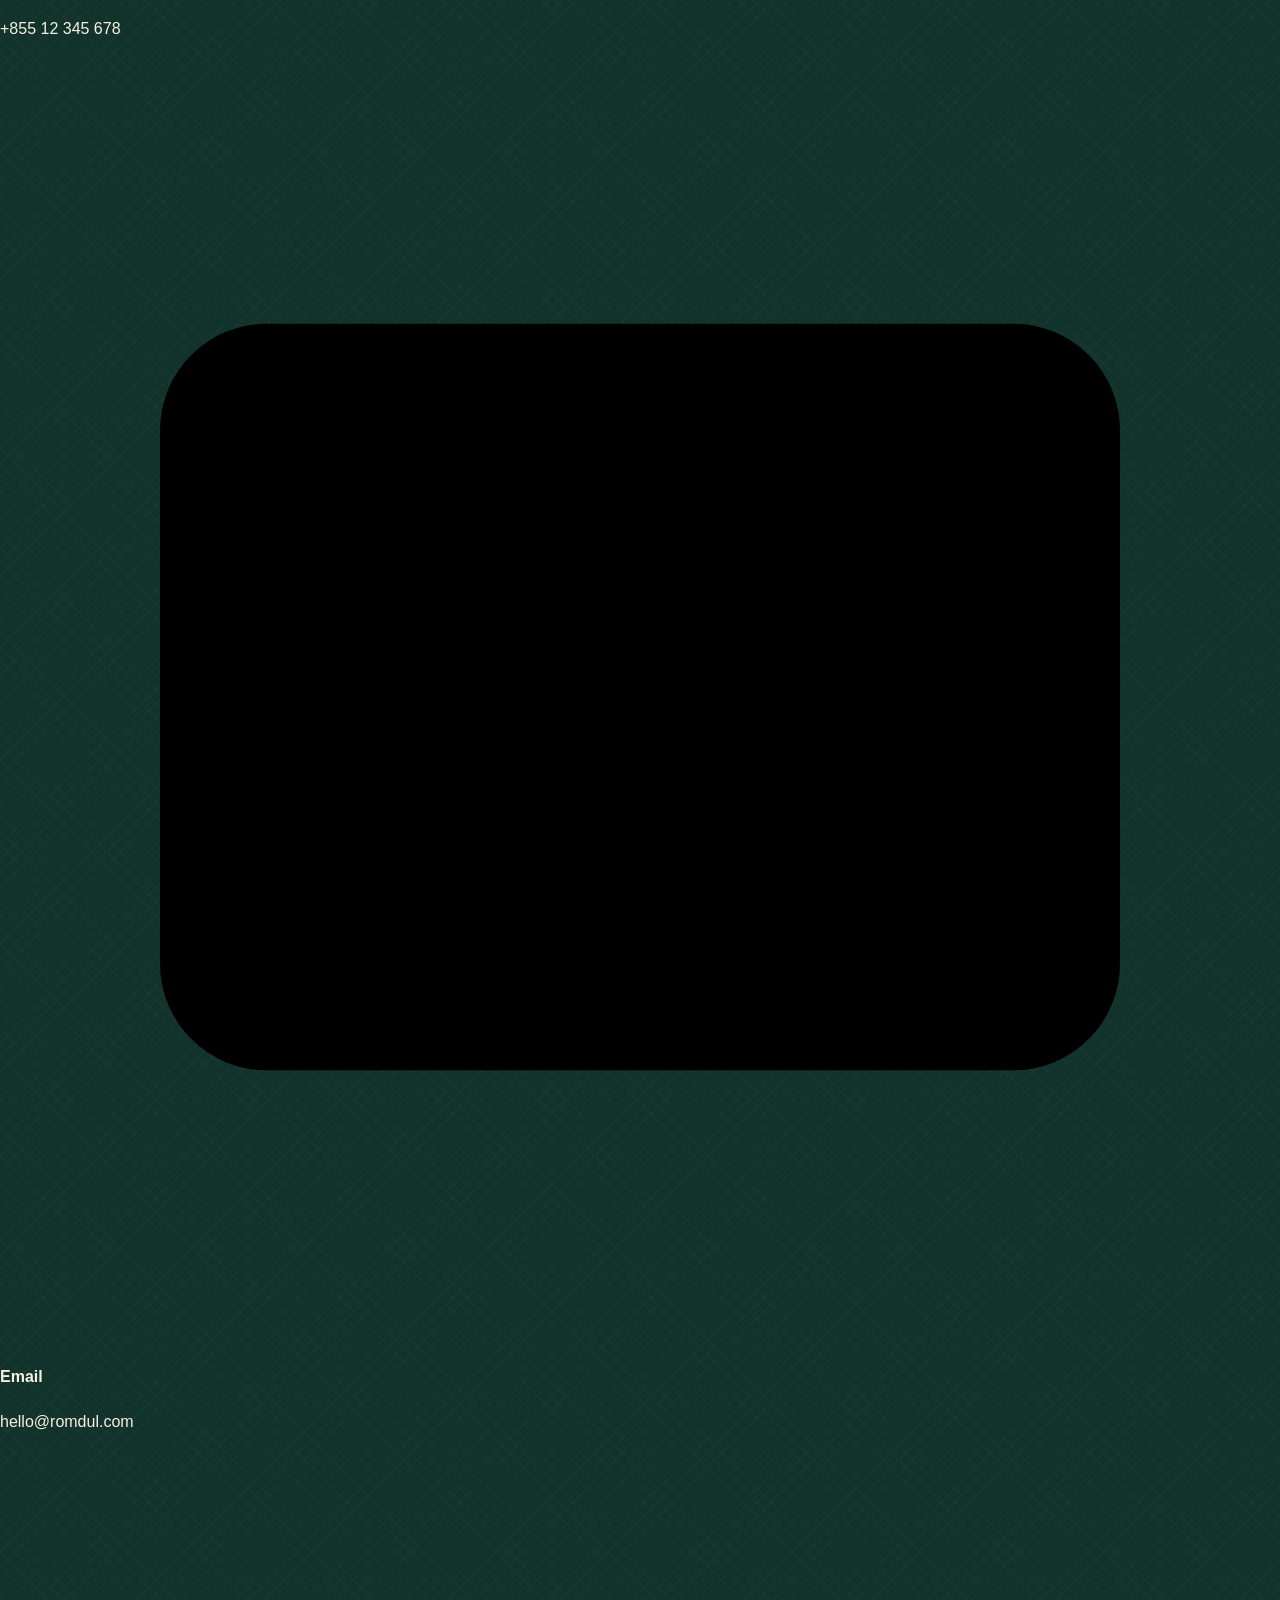
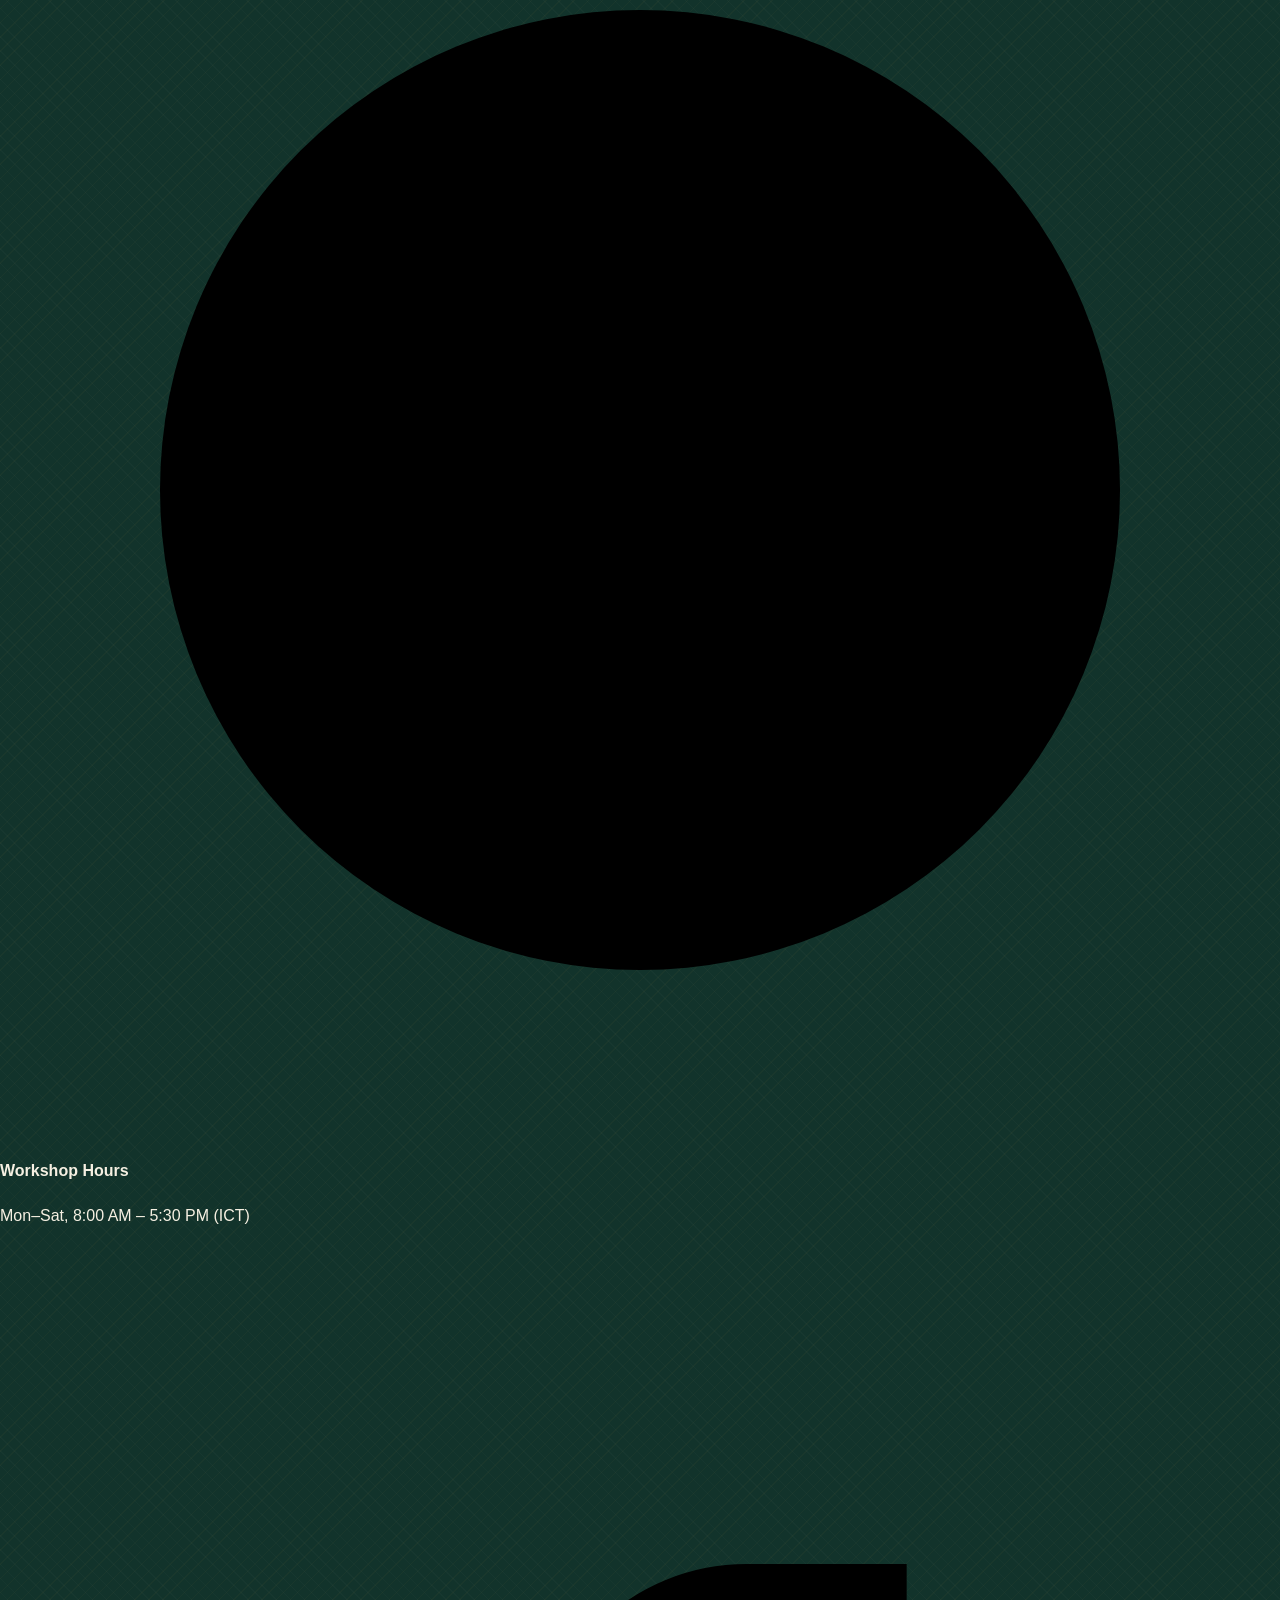
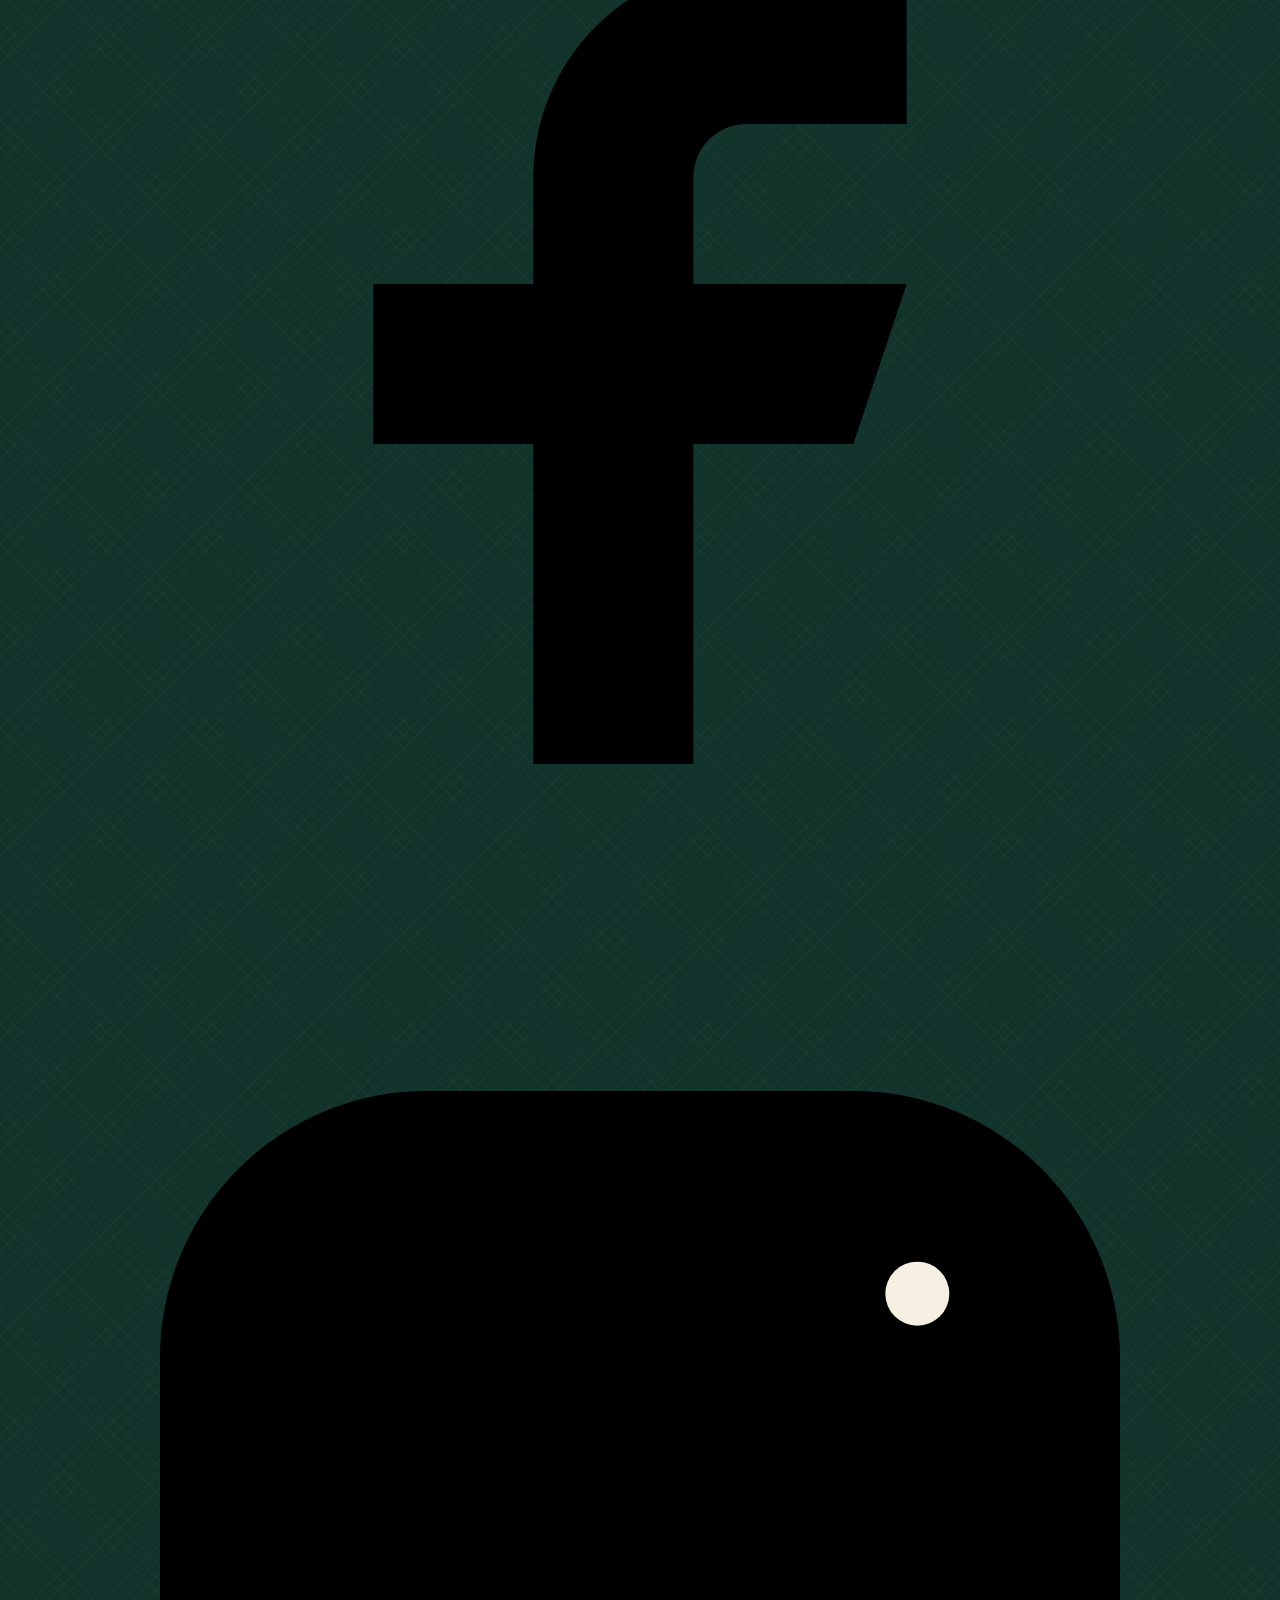
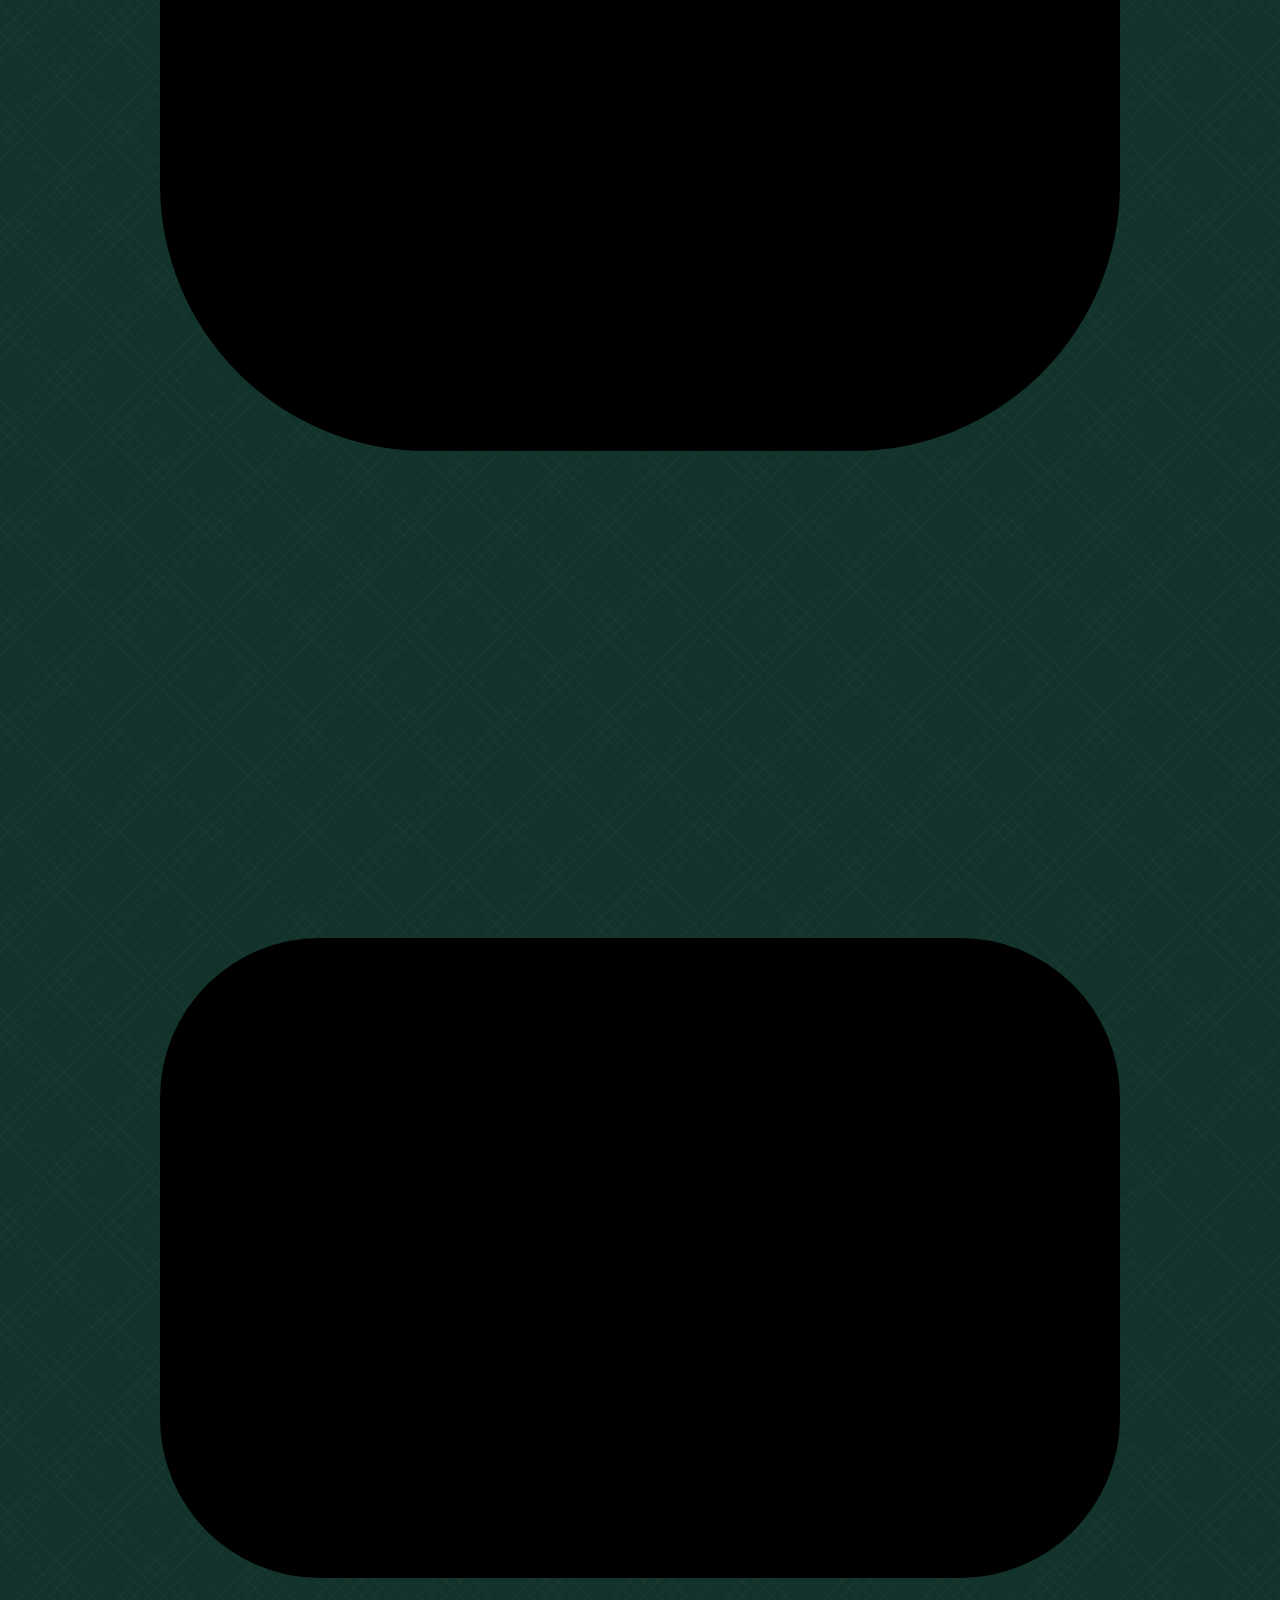
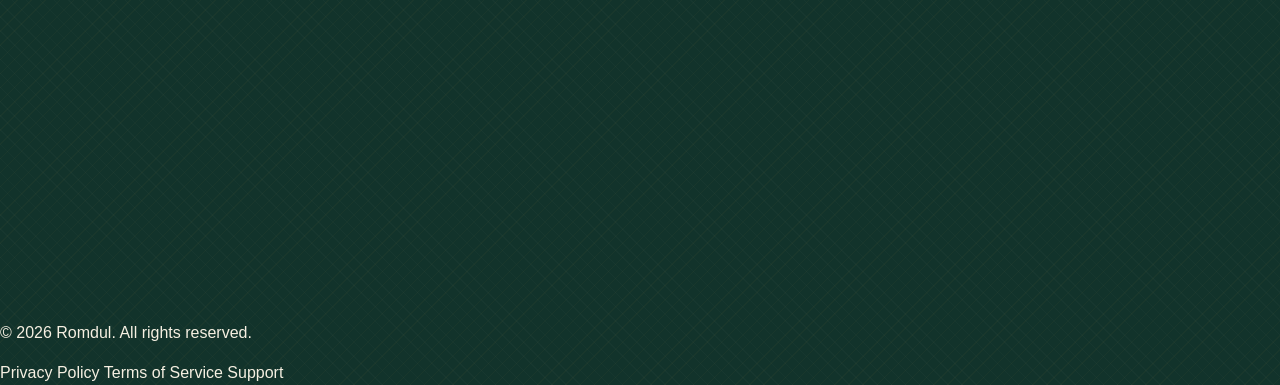
==== commit 8d845eb1: "Merge branch 'main' into feature-branch" ====
--- a/contact.html
+++ b/contact.html
@@ -21,7 +21,6 @@
 </head>
 <body>
     <header class="navbar">
-        <input type="checkbox" id="nav-toggle" class="nav-toggle-input" aria-hidden="true">
         <div class="navbar-container">
             <a href="index.html" class="navbar-logo" aria-label="Romdul Home">
                 <img src="Romdoul-flower-drawing.png" alt="Romdul Logo" class="logo-image">
@@ -234,5 +233,6 @@
         }
 
     </script>
+
 </body>
 </html>
--- a/style.css
+++ b/style.css
@@ -111,7 +111,6 @@
   align-items: center;
   justify-content: space-between;
   gap: 24px;
-  position: relative;
 }
 
 .navbar-logo {
@@ -176,7 +175,6 @@
   display: none;
   flex-direction: column;
   justify-content: center;
-  align-items: center;
   gap: 5px;
   width: 40px;
   height: 40px;
@@ -191,6 +189,12 @@
 
 .navbar-toggle:hover {
   background-color: rgba(217, 164, 65, 0.1);
+  width: 32px;
+  height: 32px;
+  background: none;
+  border: none;
+  cursor: pointer;
+  padding: 0;
 }
 
 .navbar-toggle span {
@@ -198,6 +202,7 @@
   height: 2.5px;
   width: 100%;
   background-color: var(--ivory);
+
   border-radius: 3px;
   transition: transform 0.3s cubic-bezier(0.4, 0, 0.2, 1), opacity 0.3s ease;
   transform-origin: center;
@@ -205,12 +210,21 @@
 
 .nav-toggle-input:checked ~ .navbar-container .navbar-toggle span:nth-child(1) {
   transform: translateY(8px) rotate(45deg);
-}
-
-.nav-toggle-input:checked ~ .navbar-container .navbar-toggle span:nth-child(2) {
+
+  border-radius: 2px;
+  transition: transform var(--transition), opacity var(--transition);
+}
+
+.navbar-toggle.is-active span:nth-child(1) {
+  transform: translateY(7px) rotate(45deg);
+
+}
+
+.navbar-toggle.is-active span:nth-child(2) {
   opacity: 0;
   transform: scaleX(0);
 }
+
 
 .nav-toggle-input:checked ~ .navbar-container .navbar-toggle span:nth-child(3) {
   transform: translateY(-8px) rotate(-45deg);
@@ -242,10 +256,25 @@
 }
 
 .nav-toggle-input:checked ~ .navbar-nav-mobile {
+
+.navbar-toggle.is-active span:nth-child(3) {
+  transform: translateY(-7px) rotate(-45deg);
+}
+
+.navbar-nav-mobile {
+  display: none;
+  flex-direction: column;
+  border-top: 1px solid rgba(217, 164, 65, 0.2);
+  padding: 8px 32px 16px;
+}
+
+.navbar-nav-mobile.is-open {
+
   display: flex;
 }
 
 .navbar-nav-mobile .nav-link {
+
   padding: 18px 32px;
   border-bottom: 1px solid rgba(217, 164, 65, 0.12);
   font-size: 1.15rem;
@@ -290,6 +319,10 @@
 
 .navbar-nav-mobile .nav-link.active::before {
   transform: scaleY(1);
+
+  padding: 12px 0;
+  border-bottom: 1px solid rgba(217, 164, 65, 0.12);
+
 }
 
 .navbar-nav-mobile .nav-link:last-child {
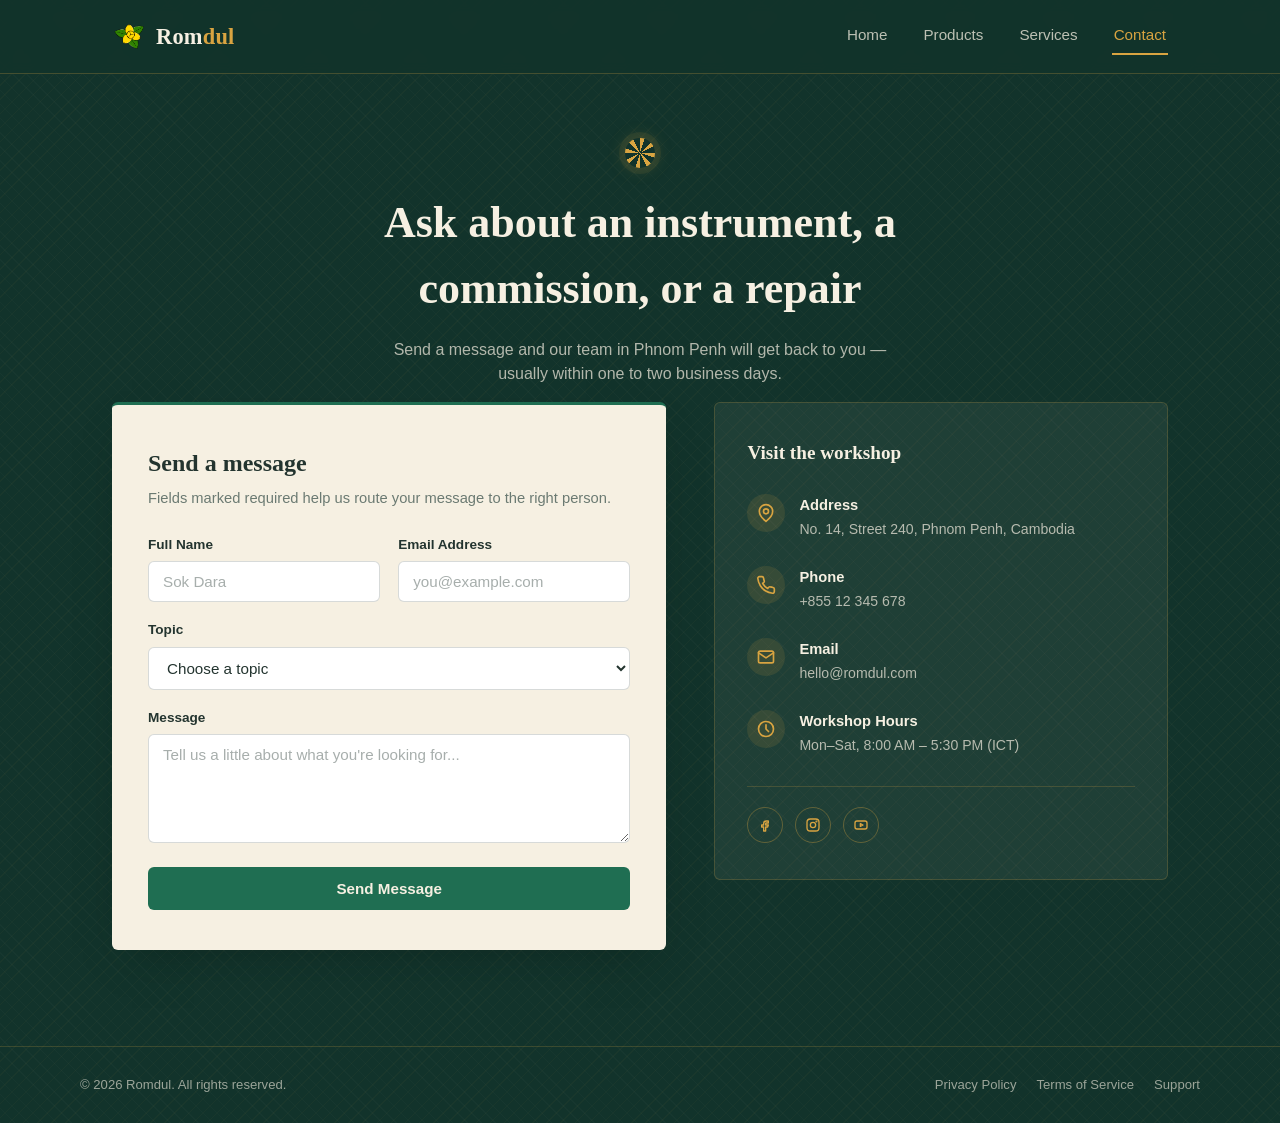
==== commit b711da93: "fix: restore valid stylesheet on main Restore parseable CSS and HTML so GitHub Pages applies the com" ====
--- a/contact.html
+++ b/contact.html
@@ -1,7 +1,6 @@
 <!DOCTYPE html>
 <html lang="en">
 <head>
-    <!-- this is vireakech website -->
     <meta charset="UTF-8">
     <meta name="viewport" content="width=device-width, initial-scale=1.0">
     <meta name="description" content="Romdul — Get in touch about Khmer instruments, custom commissions or repairs.">
@@ -45,6 +44,7 @@
             <a href="contact.html" class="nav-link active">Contact</a>
         </nav>
     </header>
+
     <main>
         <section class="page-hero">
             <div class="page-hero-eyebrow-mark" aria-hidden="true"></div>
@@ -178,61 +178,5 @@
             </div>
         </div>
     </footer>
-
-    <script>
-        // Mobile navigation - Pure CSS checkbox toggle
-        document.addEventListener('DOMContentLoaded', () => {
-            const navToggleCheckbox = document.getElementById('nav-toggle');
-            const navbarMobile = document.querySelector('.navbar-nav-mobile');
-            
-            if (navToggleCheckbox && navbarMobile) {
-                // Close mobile menu when clicking a nav link
-                navbarMobile.querySelectorAll('.nav-link').forEach(link => {
-                    link.addEventListener('click', () => {
-                        navToggleCheckbox.checked = false;
-                    });
-                });
-            }
-        });
-
-        // Mobile navigation toggle
-        const navToggleCheckbox = document.getElementById('nav-toggle');
-        const navbarToggle = document.querySelector('.navbar-toggle');
-        const navbarMobile = document.querySelector('.navbar-nav-mobile');
-
-        if (navToggleCheckbox && navbarToggle && navbarMobile) {
-            // Toggle mobile menu
-            navbarToggle.addEventListener('click', () => {
-                const isOpen = navbarMobile.classList.toggle('is-open');
-                navbarToggle.classList.toggle('is-active', isOpen);
-            });
-
-            // Close mobile menu when clicking a nav link
-            navbarMobile.querySelectorAll('.nav-link').forEach(link => {
-                link.addEventListener('click', () => {
-                    navbarMobile.classList.remove('is-open');
-                    navbarToggle.classList.remove('is-active');
-                });
-            });
-          
-            document.addEventListener('click', (e) => {
-                if (!navbarToggle.contains(e.target) && !navbarMobile.contains(e.target)) {
-                    navbarMobile.classList.remove('is-open');
-                    navbarToggle.classList.remove('is-active');
-                }
-            });
-
-            // Handle escape key
-            document.addEventListener('keydown', (e) => {
-                if (e.key === 'Escape' && navbarMobile.classList.contains('is-open')) {
-                    navbarMobile.classList.remove('is-open');
-                    navbarToggle.classList.remove('is-active');
-                    navbarToggle.focus();
-                }
-            });
-        }
-
-    </script>
-
 </body>
 </html>
--- a/style.css
+++ b/style.css
@@ -1,5 +1,5 @@
 :root {
-  /* <!-- this is vireakech website --> */
+  
   --ink: #12332b;              
   --ink-soft: #17392f;
   --rom-green: #1f6e52;        
@@ -162,33 +162,11 @@
   border-bottom-color: var(--dul-yellow);
 }
 
-/* ============ MOBILE NAV TOGGLE ============ */
-
-.nav-toggle-input {
-  position: absolute;
-  opacity: 0;
-  width: 0;
-  height: 0;
-}
-
 .navbar-toggle {
   display: none;
   flex-direction: column;
   justify-content: center;
   gap: 5px;
-  width: 40px;
-  height: 40px;
-  padding: 8px;
-  cursor: pointer;
-  z-index: 30;
-  background: transparent;
-  border: none;
-  border-radius: 6px;
-  transition: background-color 0.2s ease;
-}
-
-.navbar-toggle:hover {
-  background-color: rgba(217, 164, 65, 0.1);
   width: 32px;
   height: 32px;
   background: none;
@@ -199,63 +177,20 @@
 
 .navbar-toggle span {
   display: block;
-  height: 2.5px;
+  height: 2px;
   width: 100%;
   background-color: var(--ivory);
-
-  border-radius: 3px;
-  transition: transform 0.3s cubic-bezier(0.4, 0, 0.2, 1), opacity 0.3s ease;
-  transform-origin: center;
-}
-
-.nav-toggle-input:checked ~ .navbar-container .navbar-toggle span:nth-child(1) {
-  transform: translateY(8px) rotate(45deg);
-
   border-radius: 2px;
   transition: transform var(--transition), opacity var(--transition);
 }
 
 .navbar-toggle.is-active span:nth-child(1) {
   transform: translateY(7px) rotate(45deg);
-
 }
 
 .navbar-toggle.is-active span:nth-child(2) {
   opacity: 0;
-  transform: scaleX(0);
-}
-
-
-.nav-toggle-input:checked ~ .navbar-container .navbar-toggle span:nth-child(3) {
-  transform: translateY(-8px) rotate(-45deg);
-}
-
-.navbar-toggle:hover span {
-  background-color: var(--dul-yellow);
-}
-
-.navbar-nav-mobile {
-  display: none;
-  flex-direction: column;
-  background-color: var(--ink);
-  border-top: 2px solid var(--dul-yellow);
-  box-shadow: 0 12px 24px rgba(0, 0, 0, 0.4);
-  overflow: hidden;
-  animation: slideDown 0.3s cubic-bezier(0.4, 0, 0.2, 1);
-}
-
-@keyframes slideDown {
-  from {
-    opacity: 0;
-    transform: translateY(-10px);
-  }
-  to {
-    opacity: 1;
-    transform: translateY(0);
-  }
-}
-
-.nav-toggle-input:checked ~ .navbar-nav-mobile {
+}
 
 .navbar-toggle.is-active span:nth-child(3) {
   transform: translateY(-7px) rotate(-45deg);
@@ -269,67 +204,21 @@
 }
 
 .navbar-nav-mobile.is-open {
-
   display: flex;
 }
 
 .navbar-nav-mobile .nav-link {
-
-  padding: 18px 32px;
-  border-bottom: 1px solid rgba(217, 164, 65, 0.12);
-  font-size: 1.15rem;
-  font-weight: 500;
-  color: rgba(246, 240, 226, 0.85);
-  display: block;
-  transition: all 0.2s ease;
-  text-decoration: none;
-  position: relative;
-}
-
-.navbar-nav-mobile .nav-link::before {
-  content: ';
-  position: absolute;
-  left: 0;
-  top: 0;
-  bottom: 0;
-  width: 3px;
-  background-color: var(--dul-yellow);
-  transform: scaleY(0);
-  transition: transform 0.2s ease;
-}
-
-.navbar-nav-mobile .nav-link:hover,
-.navbar-nav-mobile .nav-link:focus {
-  color: var(--dul-yellow);
-  background-color: rgba(217, 164, 65, 0.08);
-  padding-left: 40px;
-  outline: none;
-}
-
-.navbar-nav-mobile .nav-link:hover::before,
-.navbar-nav-mobile .nav-link:focus::before {
-  transform: scaleY(1);
-}
-
-.navbar-nav-mobile .nav-link.active {
-  color: var(--dul-yellow);
-  background-color: rgba(217, 164, 65, 0.12);
-  font-weight: 600;
-}
-
-.navbar-nav-mobile .nav-link.active::before {
-  transform: scaleY(1);
-
   padding: 12px 0;
   border-bottom: 1px solid rgba(217, 164, 65, 0.12);
-
 }
 
 .navbar-nav-mobile .nav-link:last-child {
   border-bottom: none;
 }
 
-/* ============ SHARED PAGE HERO ============ */.page-hero {
+/* ============ SHARED PAGE HERO ============ */
+
+.page-hero {
   max-width: 1120px;
   margin: 0 auto;
   padding: 64px 32px 8px;
@@ -979,6 +868,7 @@
   margin-top: 4px;
   padding-top: 20px;
 }
+
 .social-row a {
   width: 36px;
   height: 36px;
@@ -1015,281 +905,6 @@
   border: 0;
   display: block;
 }
-
-  /* ============ ENHANCED CONTACT PAGE STYLES ============ */
-
-  .contact-form-card {
-    border-top: 4px solid var(--rom-green);
-    position: relative;
-    overflow: hidden;
-  }
-
-  .contact-form-card::before {
-    content: '';
-    position: absolute;
-    top: 0; left: 0; right: 0; bottom: 0;
-    background: linear-gradient(135deg, rgba(31, 110, 82, 0.03) 0%, transparent 50%);
-    pointer-events: none;
-  }
-
-  .contact-form input,
-  .contact-form textarea {
-    background-color: var(--ink);
-    border: 2px solid rgba(217, 164, 65, 0.2);
-    color: var(--ivory);
-    transition: all 0.3s ease;
-  }
-
-  .contact-form input:focus,
-  .contact-form textarea:focus {
-    border-color: var(--dul-yellow);
-    box-shadow: 0 0 0 3px rgba(217, 164, 65, 0.15);
-    outline: none;
-  }
-
-  .contact-form .btn-primary {
-    background: linear-gradient(135deg, var(--rom-green) 0%, var(--rom-green-dark) 100%);
-    border: none;
-    transition: all 0.3s ease;
-  }
-
-  .contact-form .btn-primary:hover {
-    transform: translateY(-2px);
-    box-shadow: 0 6px 20px rgba(31, 110, 82, 0.4);
-  }
-
-  .contact-info-card {
-    background: linear-gradient(135deg, rgba(18, 51, 43, 0.95) 0%, rgba(31, 110, 82, 0.85) 100%);
-    border: 1px solid rgba(217, 164, 65, 0.3);
-  }
-
-  .contact-info-card h3 {
-    color: var(--dul-yellow);
-  }
-
-  .info-item {
-    padding: 12px 0;
-    border-bottom: 1px solid rgba(217, 164, 65, 0.1);
-  }
-
-  .info-item:last-child {
-    border-bottom: none;
-    padding-bottom: 0;
-  }
-
-  .info-item:first-child {
-    padding-top: 0;
-  }
-
-  .info-icon {
-    background: linear-gradient(135deg, rgba(217, 164, 65, 0.2) 0%, rgba(217, 164, 65, 0.1) 100%);
-    border: 1px solid rgba(217, 164, 65, 0.3);
-    transition: all 0.3s ease;
-  }
-
-  .info-item:hover .info-icon {
-    background: linear-gradient(135deg, rgba(217, 164, 65, 0.3) 0%, rgba(217, 164, 65, 0.2) 100%);
-    transform: scale(1.1);
-  }
-
-  .social-row {
-    margin-top: 24px;
-    padding-top: 24px;
-  }
-
-  .social-row a {
-    background: rgba(246, 240, 226, 0.05);
-    border: 1px solid rgba(217, 164, 65, 0.3);
-    transition: all 0.3s ease;
-  }
-
-  .social-row a:hover {
-    background: var(--dul-yellow);
-    border-color: var(--dul-yellow);
-    transform: translateY(-3px);
-    box-shadow: 0 4px 12px rgba(217, 164, 65, 0.3);
-  }
-
-  .map-frame {
-    border: 2px solid rgba(217, 164, 65, 0.3);
-    transition: all 0.3s ease;
-  }
-
-  .map-frame:hover {
-    border-color: var(--dul-yellow);
-    box-shadow: 0 8px 24px rgba(0, 0, 0, 0.3);
-  }
-
-
-  /* ============ ENHANCED SERVICES PAGE STYLES ============ */
-
-  .services-grid {
-    perspective: 1000px;
-  }
-
-  .service-card {
-    background: linear-gradient(145deg, var(--ivory) 0%, rgba(236, 227, 207, 0.8) 100%);
-    border: 1px solid rgba(217, 164, 65, 0.2);
-    position: relative;
-    overflow: hidden;
-    transition: all 0.4s cubic-bezier(0.4, 0, 0.2, 1);
-    transform-style: preserve-3d;
-  }
-
-  .service-card::before {
-    content: '';
-    position: absolute;
-    top: 0; left: 0; right: 0; bottom: 0;
-    background: linear-gradient(135deg, rgba(217, 164, 65, 0.1) 0%, transparent 50%, rgba(31, 110, 82, 0.05) 100%);
-    opacity: 0;
-    transition: opacity 0.3s ease;
-    pointer-events: none;
-  }
-
-  .service-card:hover {
-    transform: translateY(-8px) scale(1.02);
-    border-color: var(--dul-yellow);
-    box-shadow: 0 16px 40px rgba(31, 110, 82, 0.3), 0 4px 12px rgba(217, 164, 65, 0.2);
-  }
-
-  .service-card:hover::before {
-    opacity: 1;
-  }
-
-  .service-icon {
-    width: 56px;
-    height: 56px;
-    border-radius: 16px;
-    background: linear-gradient(135deg, var(--rom-green) 0%, var(--rom-green-dark) 100%);
-    display: flex;
-    align-items: center;
-    justify-content: center;
-    transition: all 0.3s ease;
-    position: relative;
-    z-index: 1;
-  }
-
-  .service-icon svg {
-    width: 28px;
-    height: 28px;
-    stroke: var(--ivory);
-    fill: none;
-  }
-
-  .service-card:hover .service-icon {
-    transform: scale(1.1) rotate(5deg);
-    box-shadow: 0 8px 20px rgba(31, 110, 82, 0.4);
-  }
-
-  .service-card h3 {
-    color: var(--ink);
-    font-size: 1.25rem;
-    position: relative;
-    z-index: 1;
-    padding-bottom: 8px;
-    border-bottom: 2px solid rgba(217, 164, 65, 0.2);
-  }
-
-  .service-card:hover h3 {
-    border-bottom-color: var(--dul-yellow);
-  }
-
-  .service-card p {
-    color: var(--muted-text);
-    line-height: 1.6;
-    position: relative;
-    z-index: 1;
-  }
-
-  .section-divider {
-    text-align: center;
-    margin: 48px 0;
-    position: relative;
-  }
-
-  .section-divider span {
-    background: var(--ink);
-    color: var(--dul-yellow);
-    padding: 10px 32px;
-    font-size: 0.9rem;
-    font-weight: 600;
-    letter-spacing: 2px;
-    text-transform: uppercase;
-    position: relative;
-    z-index: 1;
-    box-shadow: 0 4px 12px rgba(0, 0, 0, 0.3);
-  }
-
-  .section-divider::before {
-    content: '';
-    position: absolute;
-    top: 50%;
-    left: 0; right: 0;
-    height: 1px;
-    background: linear-gradient(90deg, transparent, rgba(217, 164, 65, 0.4), transparent);
-    transform: translateY(-50%);
-  }
-
-  .process-strip {
-    background: linear-gradient(135deg, rgba(18, 51, 43, 0.9) 0%, rgba(31, 110, 82, 0.8) 100%);
-    border: 1px solid rgba(217, 164, 65, 0.3);
-    position: relative;
-    overflow: hidden;
-  }
-
-  .process-strip::before {
-    content: '';
-    position: absolute;
-    top: 0; left: 0; right: 0; bottom: 0;
-    background: 
-      radial-gradient(circle at 20% 30%, rgba(217, 164, 65, 0.1) 0%, transparent 50%),
-      radial-gradient(circle at 80% 70%, rgba(217, 164, 65, 0.08) 0%, transparent 50%);
-    pointer-events: none;
-  }
-
-  .process-step {
-    position: relative;
-    z-index: 1;
-    padding: 24px;
-    border-left: 3px solid transparent;
-    transition: all 0.3s ease;
-  }
-
-  .process-step:hover {
-    border-left-color: var(--dul-yellow);
-    background: rgba(217, 164, 65, 0.05);
-  }
-
-  .step-label {
-    display: inline-block;
-    background: var(--dul-yellow);
-    color: var(--ink);
-    padding: 4px 12px;
-    font-size: 0.85rem;
-    font-weight: 700;
-    border-radius: 4px;
-    margin-bottom: 12px;
-    transition: all 0.3s ease;
-  }
-
-  .process-step:hover .step-label {
-    background: var(--ivory);
-    color: var(--rom-green-dark);
-    transform: scale(1.05);
-  }
-
-  .process-step h4 {
-    color: var(--ivory);
-    font-size: 1.1rem;
-    margin-bottom: 8px;
-  }
-
-  .process-step p {
-    color: rgba(246, 240, 226, 0.7);
-    font-size: 0.9rem;
-    line-height: 1.5;
-  }
-
 
 /* ============ FOOTER ============ */
 
